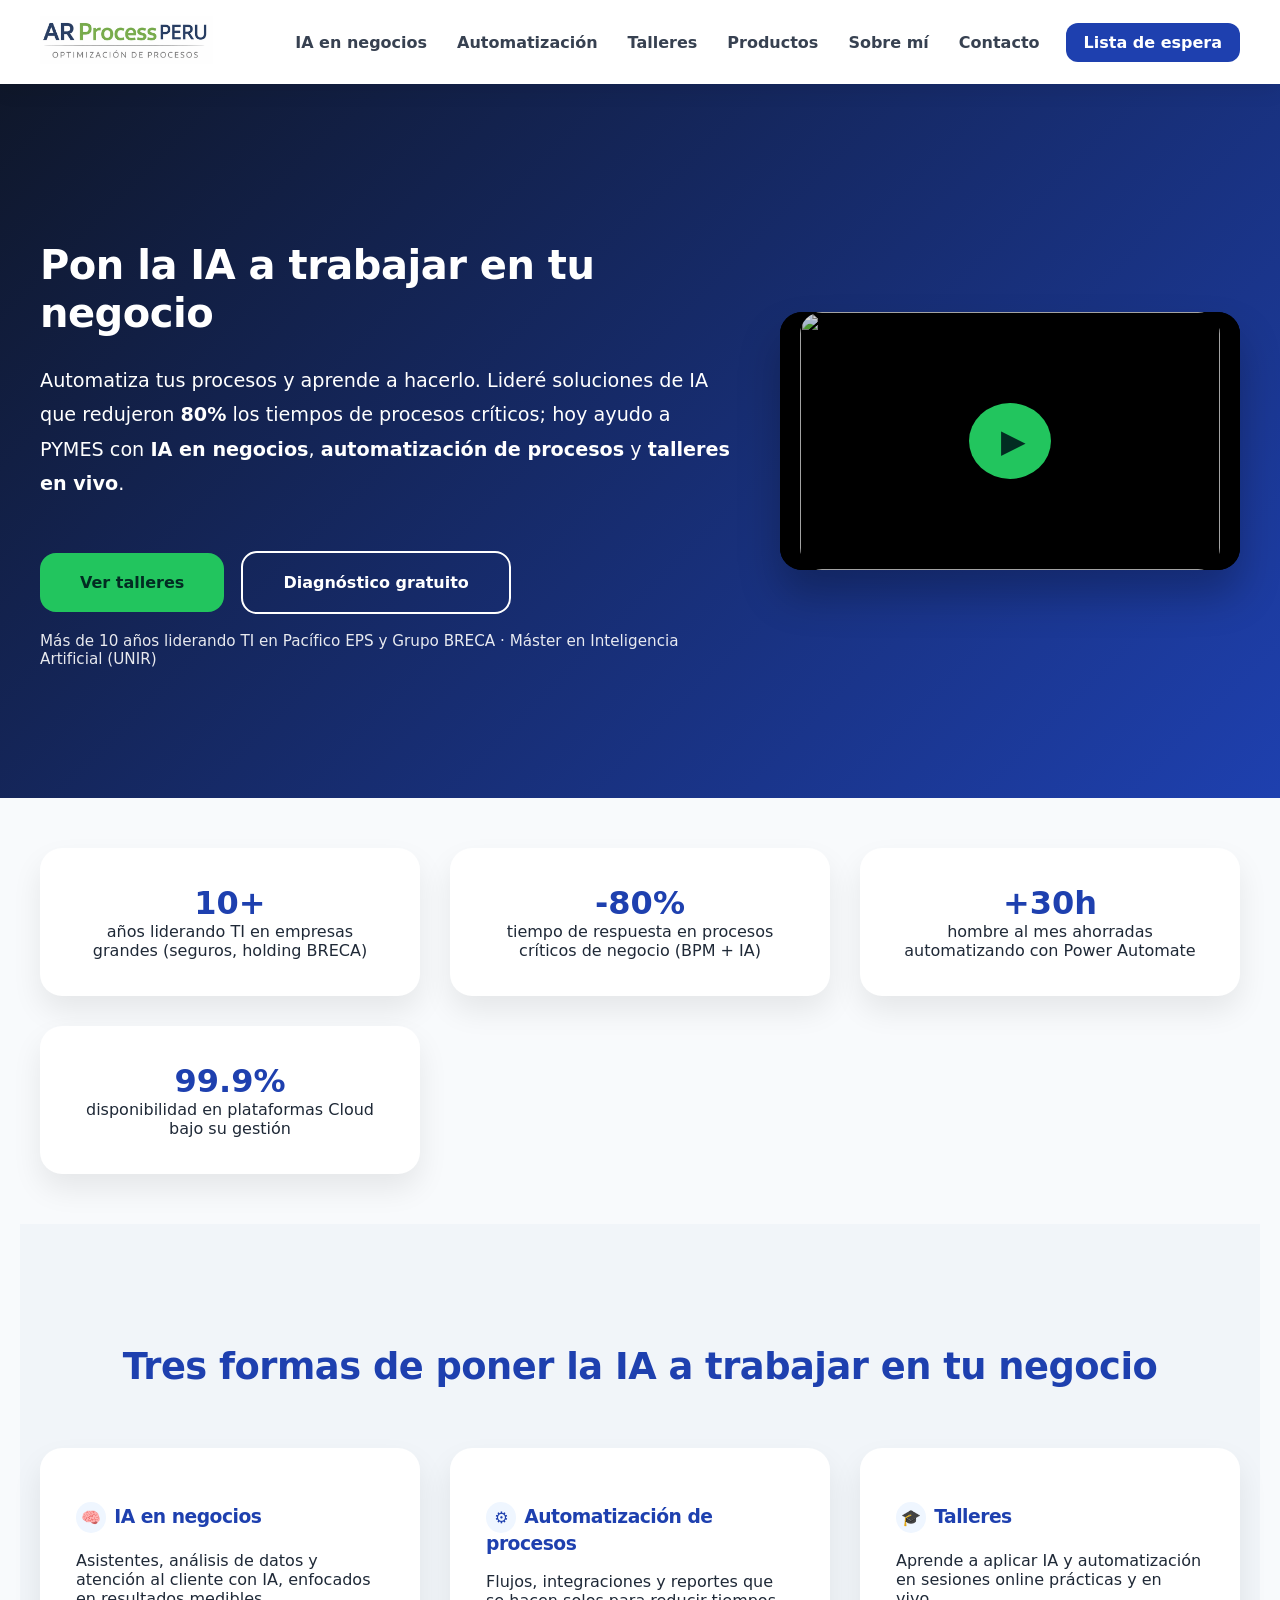
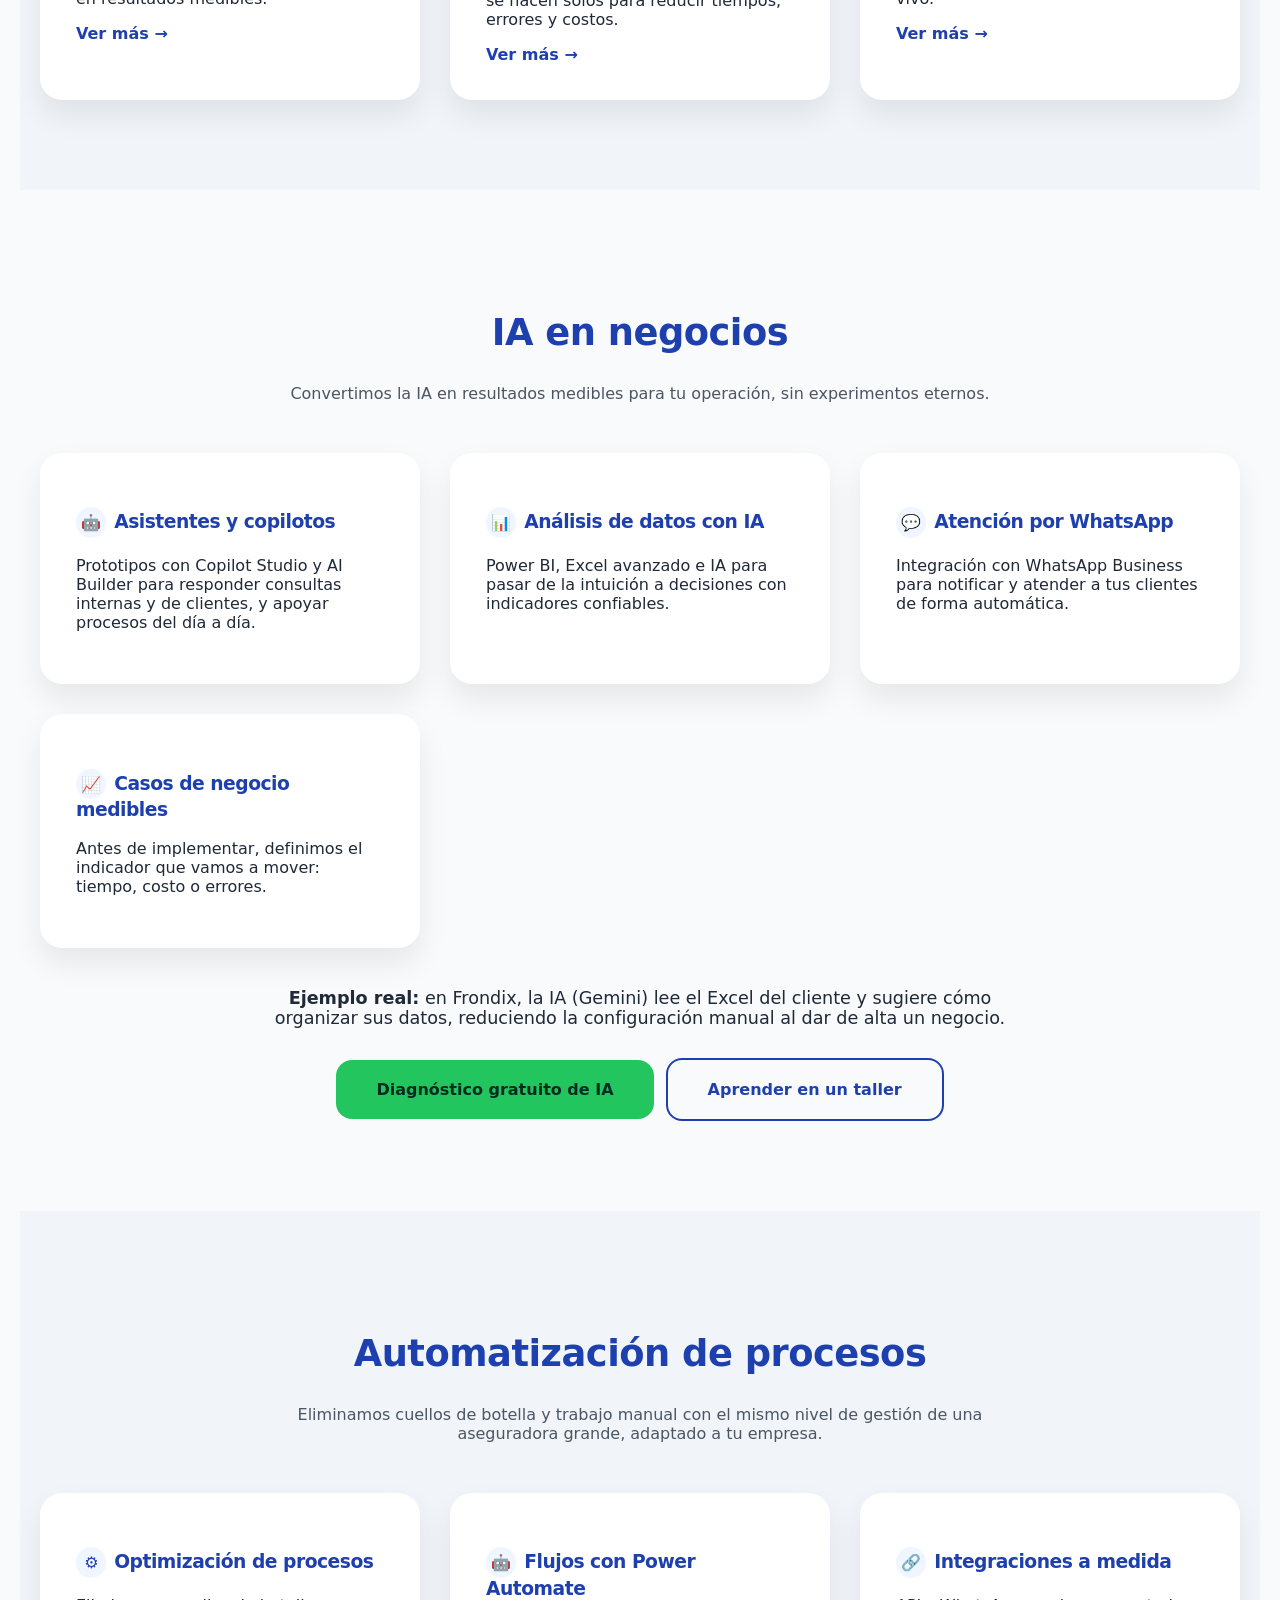
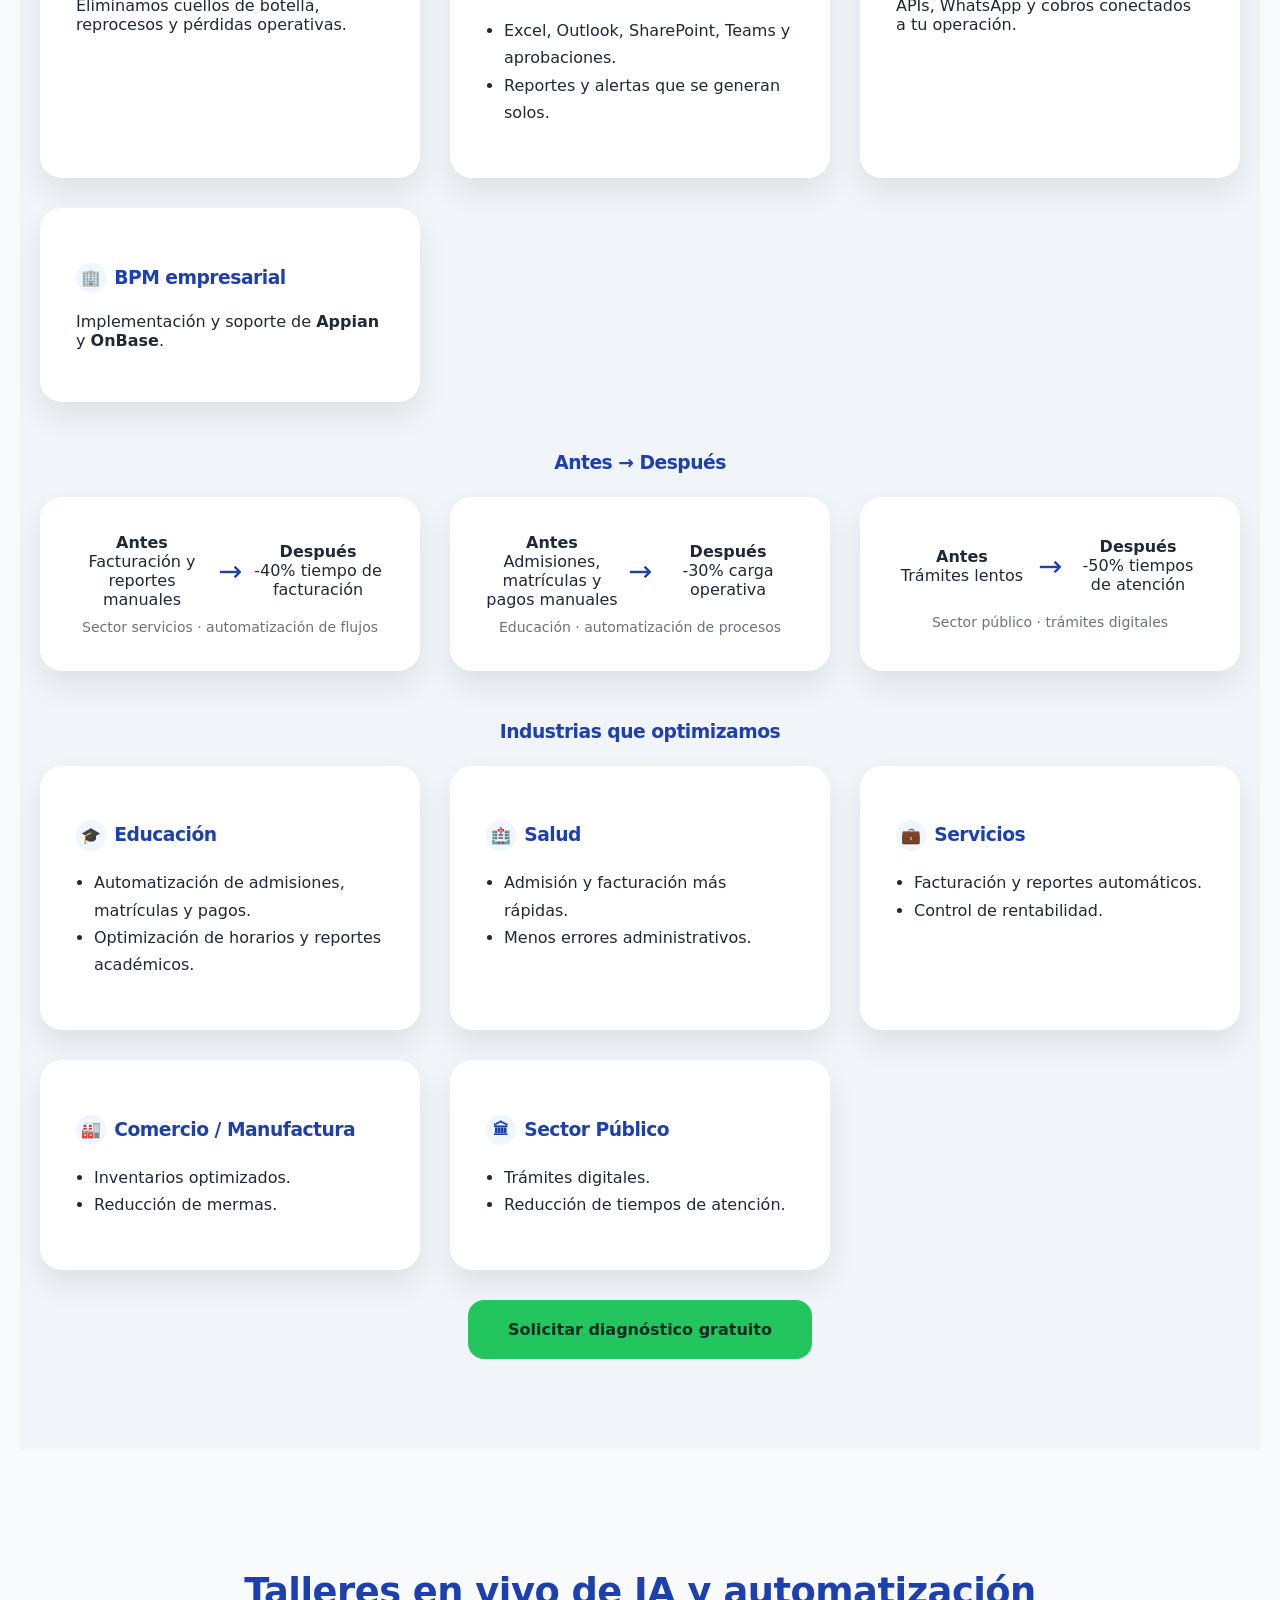
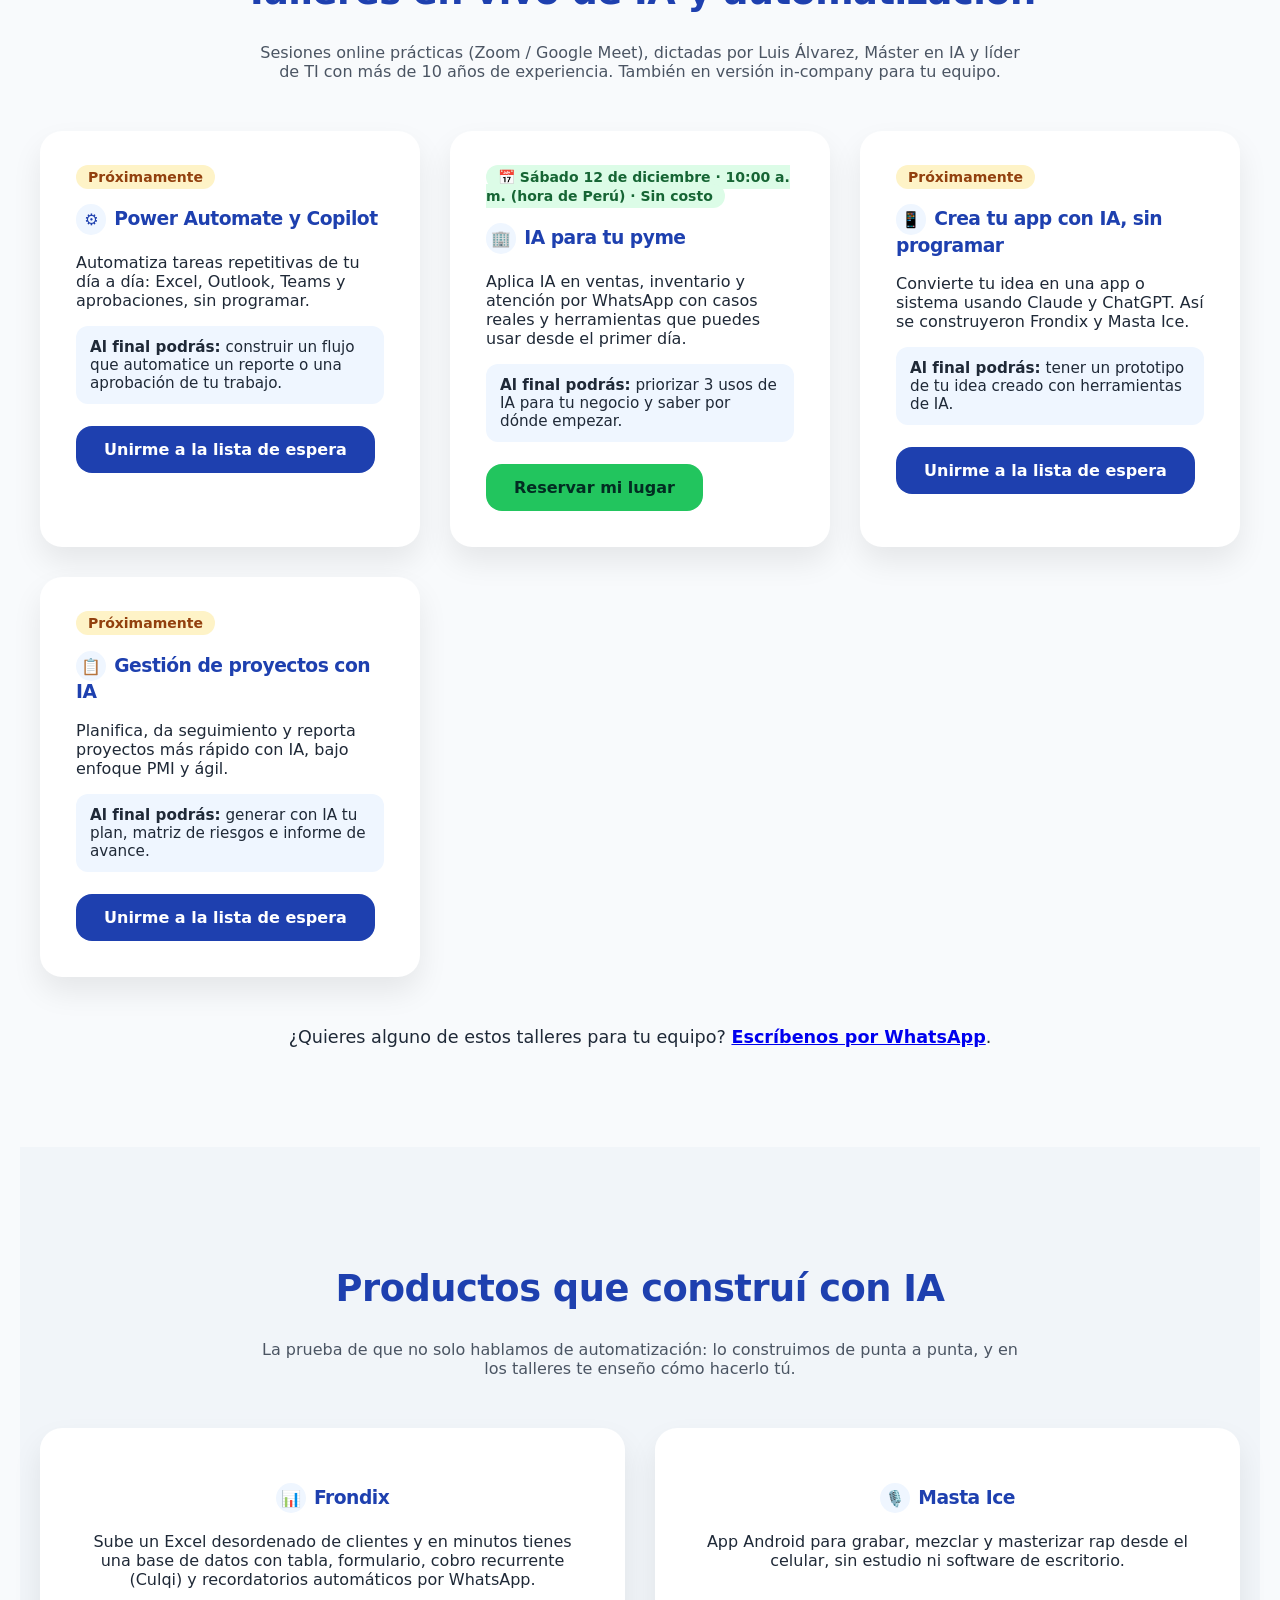
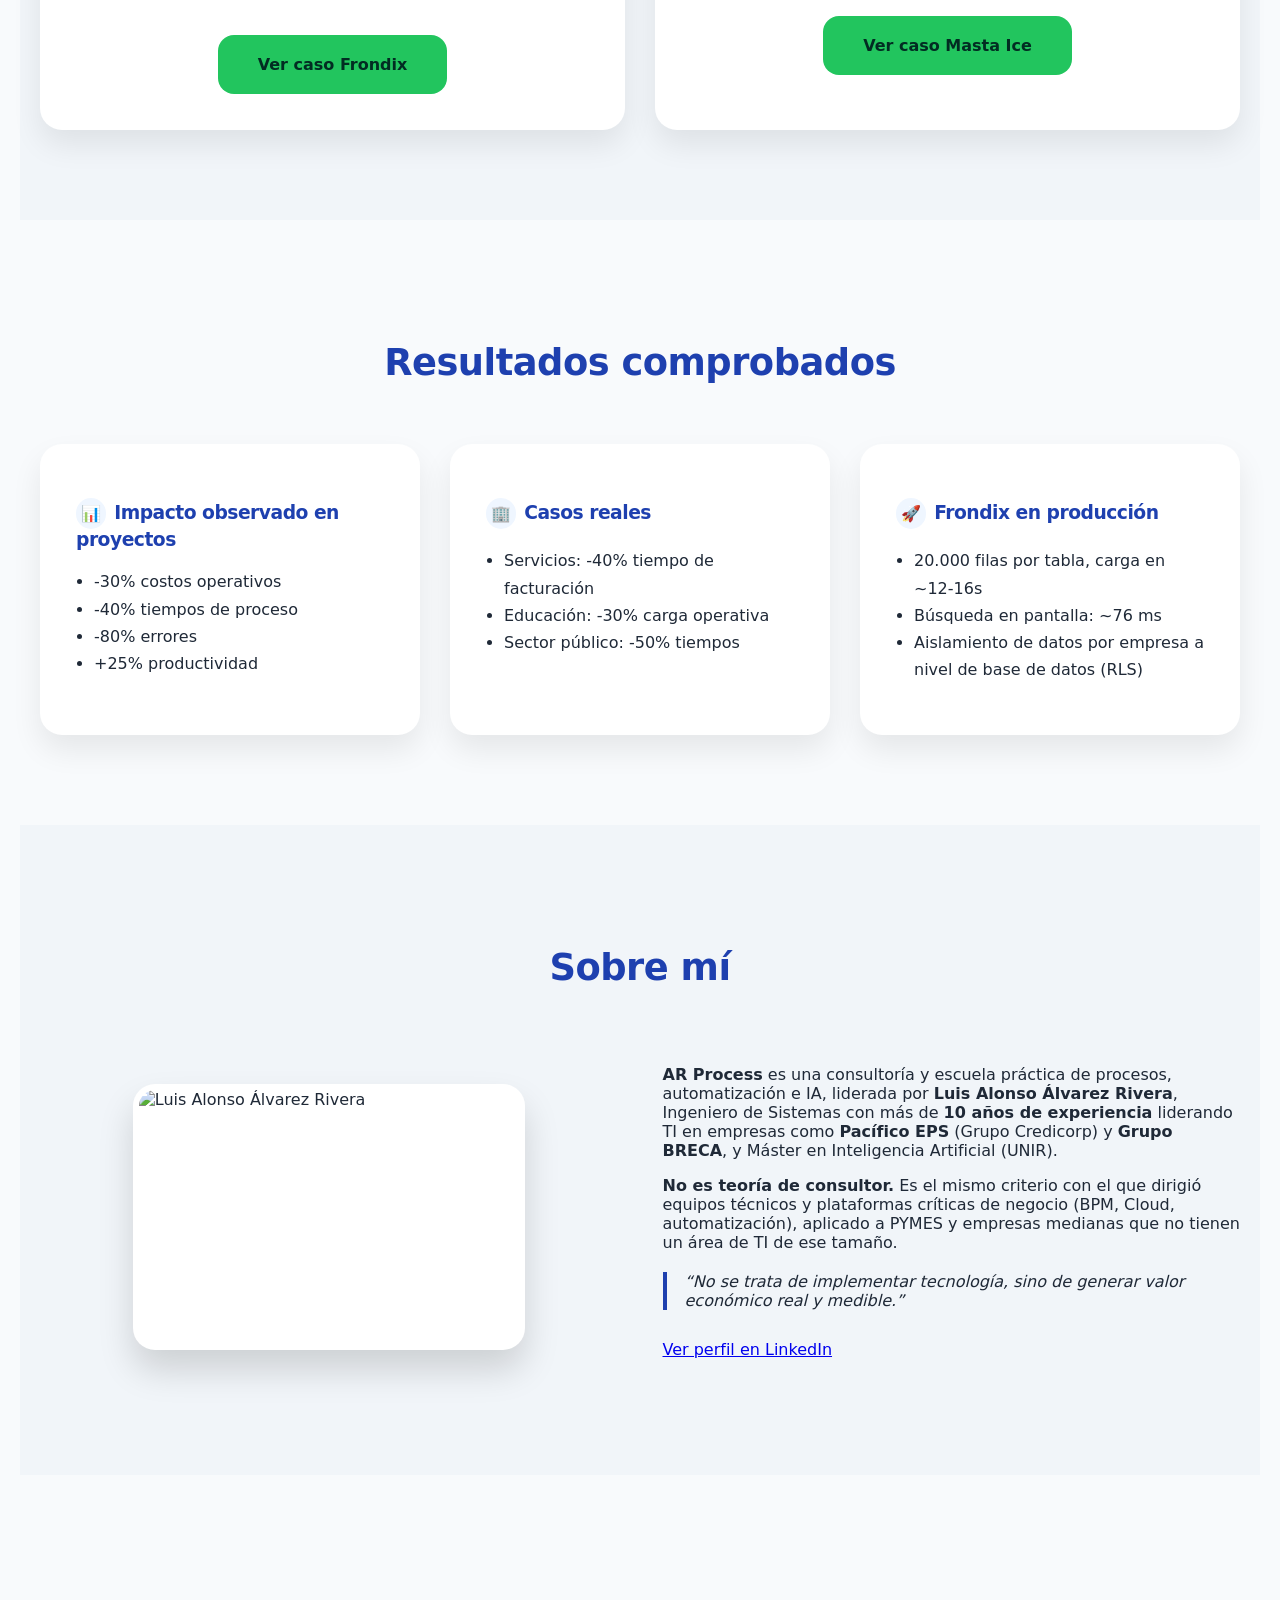
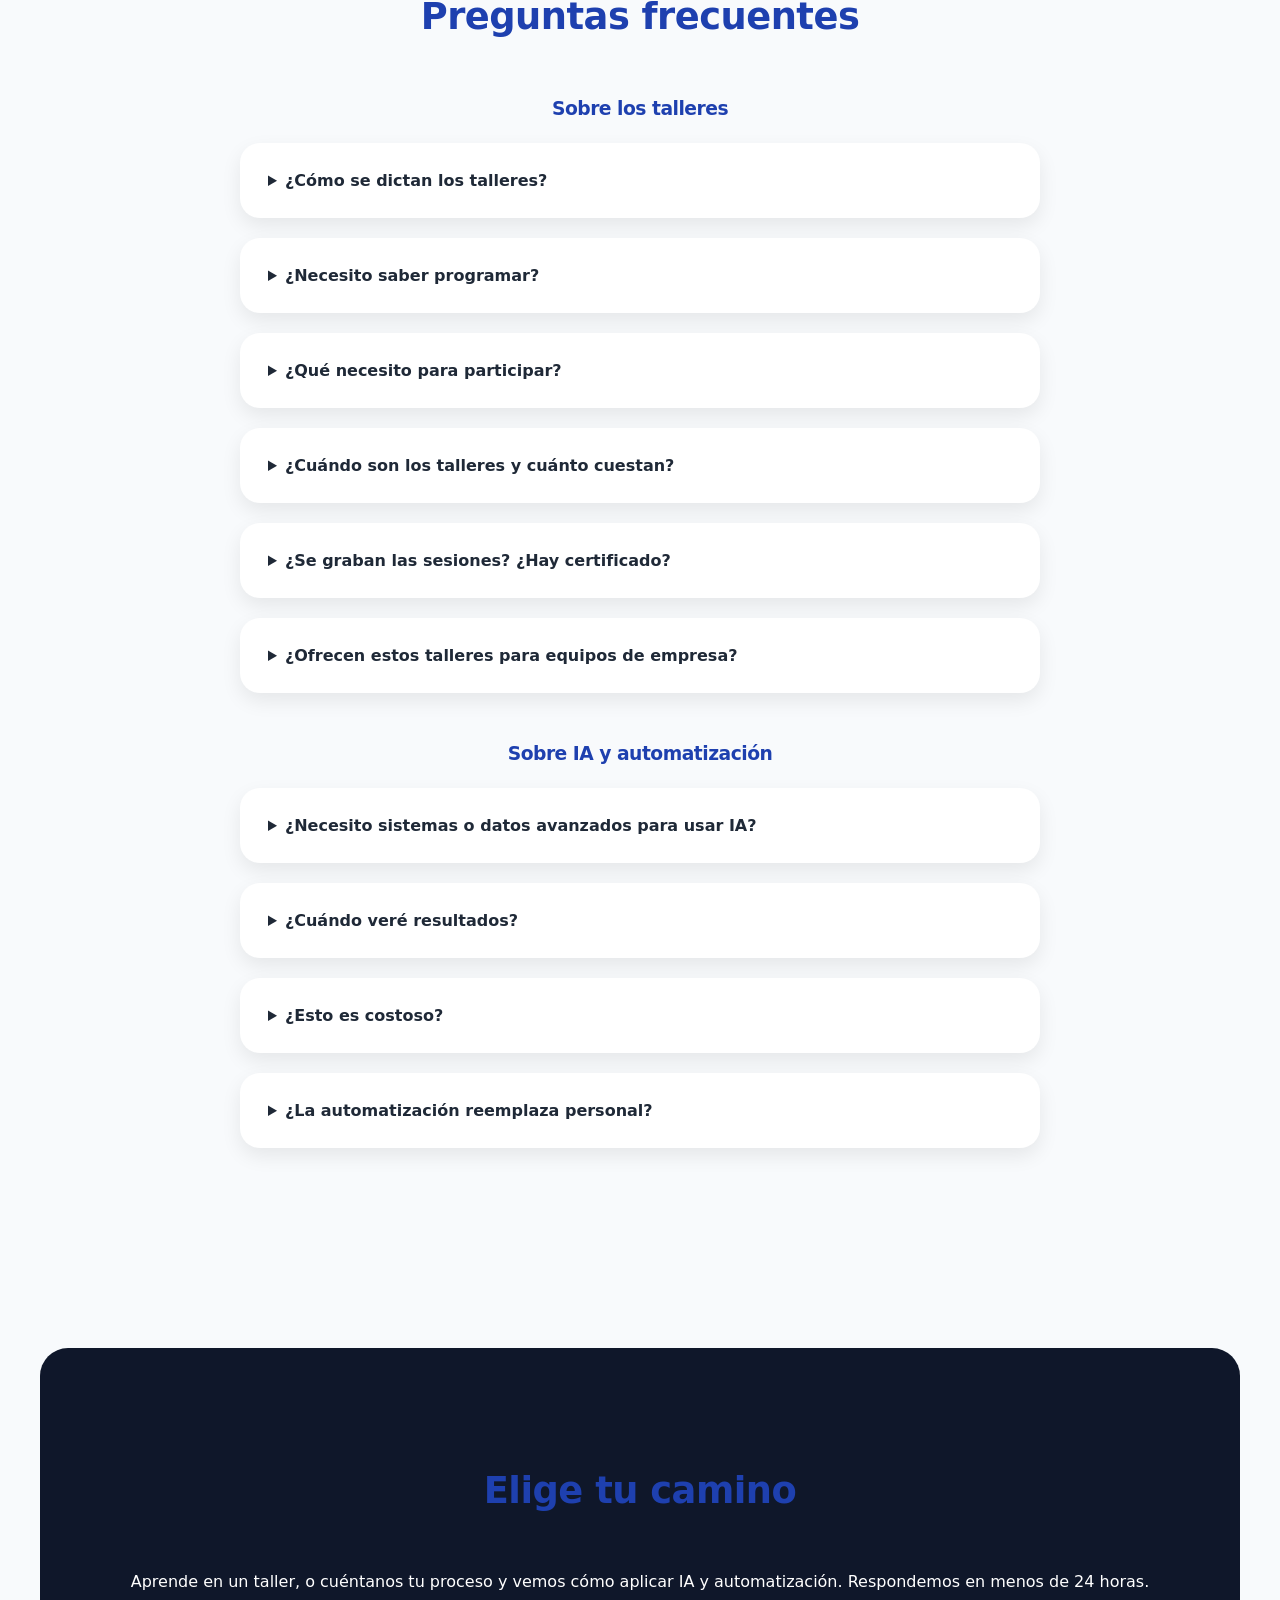
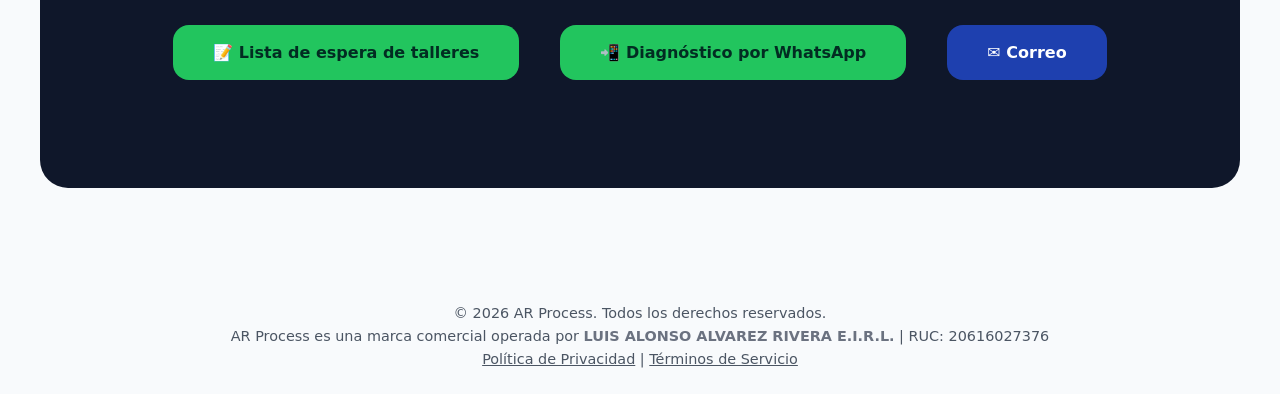
==== index.html @ 2c1c54d1 "Mejoras de frontend: Open Graph, favicon, accesibilidad (foco, main, contraste), menu movil, video f" ====
<!DOCTYPE html>

<html lang="es-PE">

<head>

<meta charset="UTF-8">

<meta name="viewport" content="width=device-width, initial-scale=1.0">



<title>AR Process | IA en Negocios, Automatización de Procesos y Talleres</title>



<meta name="description" content="IA en negocios, automatización de procesos y talleres en vivo para PYMES. Liderado por Luis Álvarez, Máster en IA con más de 10 años liderando TI en Pacífico EPS y Grupo BRECA.">



<link rel="icon" href="favicon.svg" type="image/svg+xml">
<link rel="canonical" href="https://www.arprocessperu.com/">
<meta property="og:type" content="website">
<meta property="og:locale" content="es_PE">
<meta property="og:site_name" content="AR Process">
<meta property="og:title" content="AR Process | IA en negocios, automatización y talleres">
<meta property="og:description" content="IA en negocios, automatización de procesos y talleres en vivo para PYMES. Liderado por Luis Álvarez, Máster en IA con más de 10 años liderando TI en Pacífico EPS y Grupo BRECA.">
<meta property="og:url" content="https://www.arprocessperu.com/">
<meta property="og:image" content="https://www.arprocessperu.com/og-image.png">
<meta property="og:image:width" content="1200">
<meta property="og:image:height" content="630">
<meta name="twitter:card" content="summary_large_image">
<meta name="theme-color" content="#1e40af">
<style>

body{

margin:0;

font-family:'Segoe UI',Tahoma,sans-serif;

background:#f8fafc;

color:#1f2937;

}

section{

max-width:1200px;

margin:auto;

padding:90px 20px;

}

h1,h2,h3{letter-spacing:-0.5px}



/* NAV */

nav{

position:sticky;

top:0;

z-index:1000;

background:white;

box-shadow:0 6px 20px rgba(0,0,0,.08);

}

.nav-container{

max-width:1200px;

margin:auto;

padding:16px 20px;

display:flex;

justify-content:space-between;

align-items:center;

}

.nav-logo img{height:48px;}

.nav-links a{

margin-left:22px;

text-decoration:none;

font-weight:600;

color:#374151;

}

.nav-links a:hover{color:#1e40af}



/* HERO */

header{

background:linear-gradient(135deg,#0f172a,#1e40af);

color:white;

padding:130px 20px;

}

.hero{

max-width:1200px;

margin:auto;

display:grid;

grid-template-columns:1.2fr .8fr;

gap:50px;

align-items:center;

}

.hero h1{font-size:3rem}

.hero p{font-size:1.2rem;line-height:1.8}

.hero img{

width:100%;

max-width:420px;

border-radius:22px;

box-shadow:0 25px 40px rgba(0,0,0,.25);

}

.cta a{

display:inline-block;

background:#22c55e;

color:#022c22;

padding:20px 40px;

border-radius:16px;

font-weight:800;

text-decoration:none;

margin-top:30px;

}

.social-proof{

margin-top:18px;

font-size:.95rem;

opacity:.9;

}



/* TITLES */

h2{

text-align:center;

margin-bottom:60px;

font-size:2.3rem;

color:#1e40af;

}



/* ABOUT */

.about{

display:grid;

grid-template-columns:1fr 1fr;

gap:45px;

align-items:center;

}

.profile-image{

display:flex;

justify-content:center;

}

.profile-image img{

max-width:380px;

width:100%;

border-radius:22px;

background:white;

padding:6px;

box-shadow:0 20px 35px rgba(0,0,0,.15);

}

blockquote{

margin:20px 0;

padding-left:18px;

border-left:4px solid #1e40af;

font-style:italic;

}



/* GRID */

.grid{

display:grid;

grid-template-columns:repeat(auto-fit,minmax(280px,1fr));

gap:30px;

}

.card{

background:white;

padding:36px;

border-radius:22px;

box-shadow:0 15px 30px rgba(0,0,0,.08);

}

.card h3{color:#1e40af}

.card ul{padding-left:18px;line-height:1.7;}



.alt{background:#f1f5f9}



/* FAQ */

details{

background:white;

padding:28px;

border-radius:20px;

margin-bottom:20px;

box-shadow:0 8px 20px rgba(0,0,0,.08);

}

summary{

font-weight:700;

cursor:pointer;

}



/* CONTACT */

.contact{

background:#0f172a;

color:white;

padding:90px 30px;

border-radius:28px;

text-align:center;

}

.contact a{

display:inline-block;

margin:18px;

padding:18px 40px;

border-radius:16px;

font-weight:800;

text-decoration:none;

}

.whatsapp{background:#22c55e;color:#022c22}

.email{background:#1e40af;color:white}



form{

max-width:420px;

margin:30px auto 0;

}

input,textarea{

width:100%;

padding:14px;

margin-bottom:14px;

border-radius:10px;

border:none;

}



footer{

text-align:center;

padding:30px;

color:#6b7280;

}



@media(max-width:900px){

.hero,.about{grid-template-columns:1fr;text-align:center}

.nav-links{display:none}

}


/* REDISENO */
.hero h1{font-size:2.5rem;line-height:1.2}
.nav-links{display:flex;align-items:center}
.nav-links a.nav-cta{background:#22c55e;color:#022c22;padding:10px 18px;border-radius:12px;font-weight:800}
.cta a.ghost{background:transparent;color:#1e40af;border:2px solid #1e40af;margin-left:12px}
header .cta a.ghost{color:white;border-color:white}
.cta a.sm{padding:14px 28px;margin-top:10px}
.video{position:relative;aspect-ratio:16/9;border-radius:22px;overflow:hidden;box-shadow:0 25px 40px rgba(0,0,0,.25);background:#000}
.video iframe{position:absolute;inset:0;width:100%;height:100%;border:0}
.lead{text-align:center;max-width:760px;margin:-30px auto 50px;color:#4b5563}
.bridge{text-align:center;max-width:760px;margin:40px auto 0;font-size:1.1rem}
.badge{background:#fef3c7;color:#92400e;padding:4px 12px;border-radius:99px;font-size:.8rem;font-weight:700}
.outcome{background:#eff6ff;border-radius:12px;padding:12px 14px;font-size:.95rem;margin:12px 0}
.sub{text-align:center;color:#1e40af;margin:50px 0 24px}
.stats{padding-top:50px;padding-bottom:50px}
.ba{display:grid;grid-template-columns:1fr auto 1fr;gap:10px;align-items:center;text-align:center}
.ba p{margin:0}.ba .arrow{font-size:1.8rem;color:#1e40af}.ba small{grid-column:1/-1;color:#6b7280}
@media(max-width:900px){.nav-links a:not(.nav-cta){display:none}.nav-links{display:flex}.hero h1{font-size:2rem}.cta a.ghost{margin-left:0}}
.pillar{display:block;text-decoration:none;color:inherit;transition:transform .15s}.pillar:hover{transform:translateY(-4px)}.pillar strong{color:#1e40af}

/* MEJORAS FRONTEND */
.nav-links a{white-space:nowrap}
@media(max-width:1100px){.nav-links a{margin-left:12px;font-size:.92rem}.nav-links a.nav-cta{padding:10px 12px}}
.nav-logo img{width:auto;max-width:100%}
.profile-image img{height:auto}
body{font-family:system-ui,'Segoe UI',Roboto,Tahoma,sans-serif}
a:focus-visible,summary:focus-visible,button:focus-visible{outline:3px solid #f59e0b;outline-offset:3px;border-radius:6px}
.skip{position:absolute;left:-999px;top:0;background:#1e40af;color:#fff;padding:12px 18px;z-index:2000;border-radius:0 0 10px 0}
.skip:focus{left:0}
footer,footer p,footer a{color:#4b5563!important;font-size:.9rem!important}
.nav-links a{padding:12px 4px}
.badge{font-size:.875rem}
.ba small{font-size:.875rem}
.card p a,.bridge a,.about a,.faq a{display:inline-block;padding:10px 0}
.ico{display:inline-flex;align-items:center;justify-content:center;width:1.9em;height:1.9em;border-radius:50%;background:#eff6ff;margin-right:8px;font-size:.85em}
.stat{font-size:2rem;font-weight:700;color:#1e40af;margin:0 0 6px}
.stats .card p{margin:0}
.nav-links a.nav-cta{background:#1e40af;color:#fff;padding:10px 18px}
.cta a.sm{background:#1e40af;color:#fff}
.cta a.sm.go{background:#22c55e;color:#022c22}
.hero p.sub-h{margin-top:18px}
details.mobile-menu{display:none;position:relative;padding:0;margin:0;background:none;box-shadow:none;border-radius:0}
.mobile-menu summary{list-style:none;cursor:pointer;font-weight:700;color:#1e40af;padding:12px 16px;border:2px solid #1e40af;border-radius:12px;min-height:20px}
.mobile-menu summary::-webkit-details-marker{display:none}
.mm-links{position:absolute;right:0;top:56px;background:#fff;box-shadow:0 12px 30px rgba(0,0,0,.18);border-radius:14px;padding:8px;min-width:230px;display:flex;flex-direction:column}
.mm-links a{padding:14px 16px;color:#1f2937;text-decoration:none;font-weight:600;border-radius:10px}
.mm-links a:hover{background:#eff6ff}
.video-facade{position:absolute;inset:0;width:100%;height:100%;border:0;padding:0;cursor:pointer;background:#000}
.video-facade img{width:100%;height:100%;object-fit:cover;opacity:.85}
.video-facade span{position:absolute;left:50%;top:50%;transform:translate(-50%,-50%);width:76px;height:76px;border-radius:50%;background:#22c55e;color:#022c22;font-size:2rem;display:flex;align-items:center;justify-content:center;padding-left:6px}
@media(prefers-reduced-motion:reduce){*{transition:none!important;animation:none!important}.pillar:hover{transform:none}}
@media(max-width:900px){
section{padding:56px 20px}
header{padding:70px 20px}
.nav-links{display:none!important}
details.mobile-menu{display:block}
.nav-container{padding:12px 20px}
.hero h1{font-size:2rem}
h2{font-size:1.9rem;margin-bottom:40px}
.lead{margin:-20px auto 36px}
}
</style>

</head>



<body>



<a class="skip" href="#main">Saltar al contenido</a>
<nav aria-label="Principal">
<div class="nav-container">
<div class="nav-logo">
<a href="#"><img src="logo.png" alt="AR Process" width="640" height="178"></a>
</div>
<div class="nav-links">
<a href="#ia">IA en negocios</a>
<a href="#automatizacion">Automatización</a>
<a href="#talleres">Talleres</a>
<a href="#apps">Productos</a>
<a href="#conocenos">Sobre mí</a>
<a href="#contacto">Contacto</a>
<a href="https://forms.gle/fkG6rGJYyRoypvyz8" target="_blank" rel="noopener" class="nav-cta">Lista de espera</a>
</div>
<details class="mobile-menu">
<summary aria-label="Abrir menú">☰ Menú</summary>
<div class="mm-links">
<a href="#ia">IA en negocios</a>
<a href="#automatizacion">Automatización</a>
<a href="#talleres">Talleres</a>
<a href="#apps">Productos</a>
<a href="#conocenos">Sobre mí</a>
<a href="#contacto">Contacto</a>
<a href="https://forms.gle/fkG6rGJYyRoypvyz8" target="_blank" rel="noopener">Lista de espera</a>
</div>
</details>
</div>
</nav>

<!-- 1. HERO: gancho de datos duros + curiosidad (4U) -->
<header>
<div class="hero">
<div>
<h1>Pon la IA a trabajar en tu negocio</h1>
<p class="sub-h">Automatiza tus procesos y aprende a hacerlo. Lideré soluciones de IA que redujeron <strong>80%</strong> los tiempos de procesos críticos; hoy ayudo a PYMES con <strong>IA en negocios</strong>, <strong>automatización de procesos</strong> y <strong>talleres en vivo</strong>.</p>
<div class="cta">
<a href="#talleres">Ver talleres</a>
<a href="#contacto" class="ghost">Diagnóstico gratuito</a>
</div>
<div class="social-proof">
Más de 10 años liderando TI en Pacífico EPS y Grupo BRECA · Máster en Inteligencia Artificial (UNIR)
</div>
</div>
<div class="video">
<button class="video-facade" data-yt="DBdC5Y5vNuo" aria-label="Reproducir video de presentación"><img src="https://i.ytimg.com/vi/DBdC5Y5vNuo/hqdefault.jpg" alt="" width="480" height="360"><span aria-hidden="true">▶</span></button>
<noscript><iframe src="https://www.youtube-nocookie.com/embed/DBdC5Y5vNuo" title="AR Process: presentación" allowfullscreen style="position:absolute;inset:0;width:100%;height:100%;border:0"></iframe></noscript>
</div>
</div>
</header>

<main id="main">

<!-- 2. CIFRAS: datos duros + prueba personal -->
<section class="stats">
<div class="grid">
<div class="card" style="text-align:center;">
<p class="stat">10+</p>
<p>años liderando TI en empresas grandes (seguros, holding BRECA)</p>
</div>
<div class="card" style="text-align:center;">
<p class="stat">-80%</p>
<p>tiempo de respuesta en procesos críticos de negocio (BPM + IA)</p>
</div>
<div class="card" style="text-align:center;">
<p class="stat">+30h</p>
<p>hombre al mes ahorradas automatizando con Power Automate</p>
</div>
<div class="card" style="text-align:center;">
<p class="stat">99.9%</p>
<p>disponibilidad en plataformas Cloud bajo su gestión</p>
</div>
</div>
</section>

<!-- 3. TRES PILARES -->
<section id="pilares" class="alt">
<h2>Tres formas de poner la IA a trabajar en tu negocio</h2>
<div class="grid">
<a href="#ia" class="card pillar"><h3><span class="ico" aria-hidden="true">🧠</span>IA en negocios</h3><p>Asistentes, análisis de datos y atención al cliente con IA, enfocados en resultados medibles.</p><strong>Ver más →</strong></a>
<a href="#automatizacion" class="card pillar"><h3><span class="ico" aria-hidden="true">⚙️</span>Automatización de procesos</h3><p>Flujos, integraciones y reportes que se hacen solos para reducir tiempos, errores y costos.</p><strong>Ver más →</strong></a>
<a href="#talleres" class="card pillar"><h3><span class="ico" aria-hidden="true">🎓</span>Talleres</h3><p>Aprende a aplicar IA y automatización en sesiones online prácticas y en vivo.</p><strong>Ver más →</strong></a>
</div>
</section>

<!-- 4. IA EN NEGOCIOS -->
<section id="ia">
<h2>IA en negocios</h2>
<p class="lead">Convertimos la IA en resultados medibles para tu operación, sin experimentos eternos.</p>
<div class="grid">
<div class="card"><h3><span class="ico" aria-hidden="true">🤖</span>Asistentes y copilotos</h3><p>Prototipos con Copilot Studio y AI Builder para responder consultas internas y de clientes, y apoyar procesos del día a día.</p></div>
<div class="card"><h3><span class="ico" aria-hidden="true">📊</span>Análisis de datos con IA</h3><p>Power BI, Excel avanzado e IA para pasar de la intuición a decisiones con indicadores confiables.</p></div>
<div class="card"><h3><span class="ico" aria-hidden="true">💬</span>Atención por WhatsApp</h3><p>Integración con WhatsApp Business para notificar y atender a tus clientes de forma automática.</p></div>
<div class="card"><h3><span class="ico" aria-hidden="true">📈</span>Casos de negocio medibles</h3><p>Antes de implementar, definimos el indicador que vamos a mover: tiempo, costo o errores.</p></div>
</div>
<p class="bridge"><strong>Ejemplo real:</strong> en Frondix, la IA (Gemini) lee el Excel del cliente y sugiere cómo organizar sus datos, reduciendo la configuración manual al dar de alta un negocio.</p>
<div class="cta" style="text-align:center;"><a href="#contacto">Diagnóstico gratuito de IA</a><a href="#talleres" class="ghost">Aprender en un taller</a></div>
</section>

<!-- 5. AUTOMATIZACION DE PROCESOS -->
<section id="automatizacion" class="alt">
<h2>Automatización de procesos</h2>
<p class="lead">Eliminamos cuellos de botella y trabajo manual con el mismo nivel de gestión de una aseguradora grande, adaptado a tu empresa.</p>
<div class="grid">
<div class="card"><h3><span class="ico" aria-hidden="true">⚙</span>Optimización de procesos</h3><p>Eliminamos cuellos de botella, reprocesos y pérdidas operativas.</p></div>
<div class="card"><h3><span class="ico" aria-hidden="true">🤖</span>Flujos con Power Automate</h3><ul><li>Excel, Outlook, SharePoint, Teams y aprobaciones.</li><li>Reportes y alertas que se generan solos.</li></ul></div>
<div class="card"><h3><span class="ico" aria-hidden="true">🔗</span>Integraciones a medida</h3><p>APIs, WhatsApp y cobros conectados a tu operación.</p></div>
<div class="card"><h3><span class="ico" aria-hidden="true">🏢</span>BPM empresarial</h3><p>Implementación y soporte de <strong>Appian</strong> y <strong>OnBase</strong>.</p></div>
</div>
<h3 class="sub">Antes → Después</h3>
<div class="grid">
<div class="card ba">
<p><strong>Antes</strong><br>Facturación y reportes manuales</p>
<p class="arrow">→</p>
<p><strong>Después</strong><br>-40% tiempo de facturación</p>
<small>Sector servicios · automatización de flujos</small>
</div>
<div class="card ba">
<p><strong>Antes</strong><br>Admisiones, matrículas y pagos manuales</p>
<p class="arrow">→</p>
<p><strong>Después</strong><br>-30% carga operativa</p>
<small>Educación · automatización de procesos</small>
</div>
<div class="card ba">
<p><strong>Antes</strong><br>Trámites lentos</p>
<p class="arrow">→</p>
<p><strong>Después</strong><br>-50% tiempos de atención</p>
<small>Sector público · trámites digitales</small>
</div>
</div>

<h3 class="sub">Industrias que optimizamos</h3>
<div class="grid">
<div class="card"><h3><span class="ico" aria-hidden="true">🎓</span>Educación</h3><ul><li>Automatización de admisiones, matrículas y pagos.</li><li>Optimización de horarios y reportes académicos.</li></ul></div>
<div class="card"><h3><span class="ico" aria-hidden="true">🏥</span>Salud</h3><ul><li>Admisión y facturación más rápidas.</li><li>Menos errores administrativos.</li></ul></div>
<div class="card"><h3><span class="ico" aria-hidden="true">💼</span>Servicios</h3><ul><li>Facturación y reportes automáticos.</li><li>Control de rentabilidad.</li></ul></div>
<div class="card"><h3><span class="ico" aria-hidden="true">🏭</span>Comercio / Manufactura</h3><ul><li>Inventarios optimizados.</li><li>Reducción de mermas.</li></ul></div>
<div class="card"><h3><span class="ico" aria-hidden="true">🏛</span>Sector Público</h3><ul><li>Trámites digitales.</li><li>Reducción de tiempos de atención.</li></ul></div>
</div>

<div class="cta" style="text-align:center;"><a href="#contacto">Solicitar diagnóstico gratuito</a></div>
</section>

<!-- 6. TALLERES: AIDA / 4P (promesa, imagen, prueba, empuje) -->
<section id="talleres">
<h2>Talleres en vivo de IA y automatización</h2>
<p class="lead">Sesiones online prácticas (Zoom / Google Meet), dictadas por Luis Álvarez, Máster en IA y líder de TI con más de 10 años de experiencia. También en versión in-company para tu equipo.</p>
<div class="grid">
<div class="card"><span class="badge">Próximamente</span>
<h3><span class="ico" aria-hidden="true">⚙️</span>Power Automate y Copilot</h3>
<p>Automatiza tareas repetitivas de tu día a día: Excel, Outlook, Teams y aprobaciones, sin programar.</p>
<div class="outcome"><strong>Al final podrás:</strong> construir un flujo que automatice un reporte o una aprobación de tu trabajo.</div>
<div class="cta"><a href="https://forms.gle/fkG6rGJYyRoypvyz8" target="_blank" rel="noopener" class="sm">Unirme a la lista de espera</a></div></div>
<div class="card"><span class="badge" style="background:#dcfce7;color:#166534">📅 Sábado 12 de diciembre · 10:00 a. m. (hora de Perú) · Sin costo</span>
<h3><span class="ico" aria-hidden="true">🏢</span>IA para tu pyme</h3>
<p>Aplica IA en ventas, inventario y atención por WhatsApp con casos reales y herramientas que puedes usar desde el primer día.</p>
<div class="outcome"><strong>Al final podrás:</strong> priorizar 3 usos de IA para tu negocio y saber por dónde empezar.</div>
<div class="cta"><a href="https://forms.gle/fkG6rGJYyRoypvyz8" target="_blank" rel="noopener" class="sm go">Reservar mi lugar</a></div></div>
<div class="card"><span class="badge">Próximamente</span>
<h3><span class="ico" aria-hidden="true">📱</span>Crea tu app con IA, sin programar</h3>
<p>Convierte tu idea en una app o sistema usando Claude y ChatGPT. Así se construyeron Frondix y Masta Ice.</p>
<div class="outcome"><strong>Al final podrás:</strong> tener un prototipo de tu idea creado con herramientas de IA.</div>
<div class="cta"><a href="https://forms.gle/fkG6rGJYyRoypvyz8" target="_blank" rel="noopener" class="sm">Unirme a la lista de espera</a></div></div>
<div class="card"><span class="badge">Próximamente</span>
<h3><span class="ico" aria-hidden="true">📋</span>Gestión de proyectos con IA</h3>
<p>Planifica, da seguimiento y reporta proyectos más rápido con IA, bajo enfoque PMI y ágil.</p>
<div class="outcome"><strong>Al final podrás:</strong> generar con IA tu plan, matriz de riesgos e informe de avance.</div>
<div class="cta"><a href="https://forms.gle/fkG6rGJYyRoypvyz8" target="_blank" rel="noopener" class="sm">Unirme a la lista de espera</a></div></div>
</div>
<p class="bridge">¿Quieres alguno de estos talleres para tu equipo? <a href="https://wa.me/51998235775?text=Hola%2C%20quiero%20informaci%C3%B3n%20de%20talleres%20in-company" target="_blank" rel="noopener"><strong>Escríbenos por WhatsApp</strong></a>.</p>
</section>

<!-- 6. PRODUCTOS: prueba personal (4C: claro, conciso, convincente, creible) -->
<section id="apps" class="alt">
<h2>Productos que construí con IA</h2>
<p class="lead">La prueba de que no solo hablamos de automatización: lo construimos de punta a punta, y en los talleres te enseño cómo hacerlo tú.</p>
<div class="grid">
<div class="card" style="text-align:center;">
<h3><span class="ico" aria-hidden="true">📊</span>Frondix</h3>
<p>Sube un Excel desordenado de clientes y en minutos tienes una base de datos con tabla, formulario, cobro recurrente (Culqi) y recordatorios automáticos por WhatsApp.</p>
<div class="cta">
<a href="frondix.html">Ver caso Frondix</a>
</div>
</div>
<div class="card" style="text-align:center;">
<h3><span class="ico" aria-hidden="true">🎙️</span>Masta Ice</h3>
<p>App Android para grabar, mezclar y masterizar rap desde el celular, sin estudio ni software de escritorio.</p>
<div class="cta">
<a href="masta-ice.html">Ver caso Masta Ice</a>
</div>
</div>
</div>
</section>

<!-- 7. CASOS: datos duros -->
<section id="resultados">
<h2>Resultados comprobados</h2>
<div class="grid">
<div class="card">
<h3><span class="ico" aria-hidden="true">📊</span>Impacto observado en proyectos</h3>
<ul>
<li>-30% costos operativos</li>
<li>-40% tiempos de proceso</li>
<li>-80% errores</li>
<li>+25% productividad</li>
</ul>
</div>
<div class="card">
<h3><span class="ico" aria-hidden="true">🏢</span>Casos reales</h3>
<ul>
<li>Servicios: -40% tiempo de facturación</li>
<li>Educación: -30% carga operativa</li>
<li>Sector público: -50% tiempos</li>
</ul>
</div>
<div class="card">
<h3><span class="ico" aria-hidden="true">🚀</span>Frondix en producción</h3>
<ul>
<li>20.000 filas por tabla, carga en ~12-16s</li>
<li>Búsqueda en pantalla: ~76 ms</li>
<li>Aislamiento de datos por empresa a nivel de base de datos (RLS)</li>
</ul>
</div>
</div>
</section>

<!-- 8. SOBRE MI: empoderar + lo que no soy -->
<section id="conocenos" class="alt">
<h2>Sobre mí</h2>
<div class="about">
<div class="profile-image">
<img src="https://i.ibb.co/1fVqdZwp/Chat-GPT-Image-10-ene-2026-19-16-47.png" alt="Luis Alonso Álvarez Rivera" width="640" height="427" loading="lazy">
</div>
<div>
<p>
<strong>AR Process</strong> es una consultoría y escuela práctica de procesos, automatización e IA,
liderada por <strong>Luis Alonso Álvarez Rivera</strong>,
Ingeniero de Sistemas con más de <strong>10 años de experiencia</strong> liderando TI en empresas como
<strong>Pacífico EPS</strong> (Grupo Credicorp) y <strong>Grupo BRECA</strong>, y Máster en Inteligencia Artificial (UNIR).
</p>
<p>
<strong>No es teoría de consultor.</strong> Es el mismo criterio con el que dirigió equipos técnicos y plataformas
críticas de negocio (BPM, Cloud, automatización), aplicado a PYMES y empresas medianas que no tienen un área de TI de ese tamaño.
</p>
<blockquote>
“No se trata de implementar tecnología, sino de generar valor económico real y medible.”
</blockquote>
<p>
<a href="https://www.linkedin.com/in/luis-alonso-alvarez-rivera-b9b53193/" target="_blank" rel="noopener">
Ver perfil en LinkedIn
</a>
</p>
</div>
</div>
</section>

<!-- 9. PREGUNTAS FRECUENTES: objeciones -->
<section id="faq">
<h2>Preguntas frecuentes</h2>
<div style="max-width:800px;margin:0 auto">
<h3 class="sub">Sobre los talleres</h3>
<details><summary>¿Cómo se dictan los talleres?</summary><p>Son online y en vivo, por Zoom o Google Meet. Recibirás el enlace por correo al inscribirte.</p></details>
<details><summary>¿Necesito saber programar?</summary><p>No. Los talleres están pensados para profesionales y emprendedores sin experiencia técnica; todo se explica paso a paso y con ejemplos reales.</p></details>
<details><summary>¿Qué necesito para participar?</summary><p>Una computadora con internet, y cámara y micrófono si quieres participar. Antes de cada taller te indicaremos si necesitas crear alguna cuenta gratuita.</p></details>
<details><summary>¿Cuándo son los talleres y cuánto cuestan?</summary><p>El taller <strong>IA para tu pyme</strong> será el <strong>sábado 12 de diciembre a las 10:00 a. m.</strong> (hora de Perú). Es <strong>sin costo</strong>. Los demás talleres aún no tienen fecha ni precio definido; si te unes a la lista de espera, serás de los primeros en recibir los detalles.</p></details>
<details><summary>¿Se graban las sesiones? ¿Hay certificado?</summary><p>Lo indicaremos en la ficha de cada taller cuando abra la inscripción.</p></details>
<details><summary>¿Ofrecen estos talleres para equipos de empresa?</summary><p>Sí. Podemos adaptar el contenido a tu equipo y tus procesos (in-company). Escríbenos por WhatsApp al 998 235 775.</p></details>
<h3 class="sub">Sobre IA y automatización</h3>
<details><summary>¿Necesito sistemas o datos avanzados para usar IA?</summary><p>No. Muchos casos empiezan con herramientas que ya usas, como Excel, Outlook o WhatsApp.</p></details>
<details><summary>¿Cuándo veré resultados?</summary><p>Generalmente entre 4 y 8 semanas dependiendo del proceso.</p></details>
<details><summary>¿Esto es costoso?</summary><p>La mayoría de proyectos se paga con los ahorros generados.</p></details>
<details><summary>¿La automatización reemplaza personal?</summary><p>No. Libera tiempo para tareas de mayor valor.</p></details>
</div>
</section>

<!-- 10. CIERRE: ACCA (accion) -->
<section id="contacto">
<div class="contact">
<h2>Elige tu camino</h2>
<p>Aprende en un taller, o cuéntanos tu proceso y vemos cómo aplicar IA y automatización. Respondemos en menos de 24 horas.</p>
<a href="https://forms.gle/fkG6rGJYyRoypvyz8" target="_blank" rel="noopener" style="background:#22c55e;color:#022c22">📝 Lista de espera de talleres</a>
<a class="whatsapp" href="https://wa.me/51998235775?text=Hola%2C%20quiero%20un%20diagn%C3%B3stico%20gratuito%20de%20procesos">📲 Diagnóstico por WhatsApp</a>
<a class="email" href="mailto:lalvarezr@arprocessperu.com">✉ Correo</a>
</div>
</section>

</main>

<footer style="text-align: center; padding: 25px 20px; color: #9ca3af; font-size: 0.85rem; line-height: 1.4;">

<p style="margin: 0 0 3px 0;">© 2026 AR Process. Todos los derechos reservados.</p>

<p style="margin: 0 0 3px 0;">

AR Process es una marca comercial operada por <strong style="color: #6b7280;">LUIS ALONSO ALVAREZ RIVERA E.I.R.L.</strong> | RUC: 20616027376

</p>

<p style="margin: 0;">

<a href="/politica-de-privacidad" style="color: #9ca3af; text-decoration: underline;">Política de Privacidad</a> |

<a href="/terminos-y-condiciones" style="color: #9ca3af; text-decoration: underline;">Términos de Servicio</a>

</p>

</footer>



<script src="video.js" defer></script>
</body>

</html>
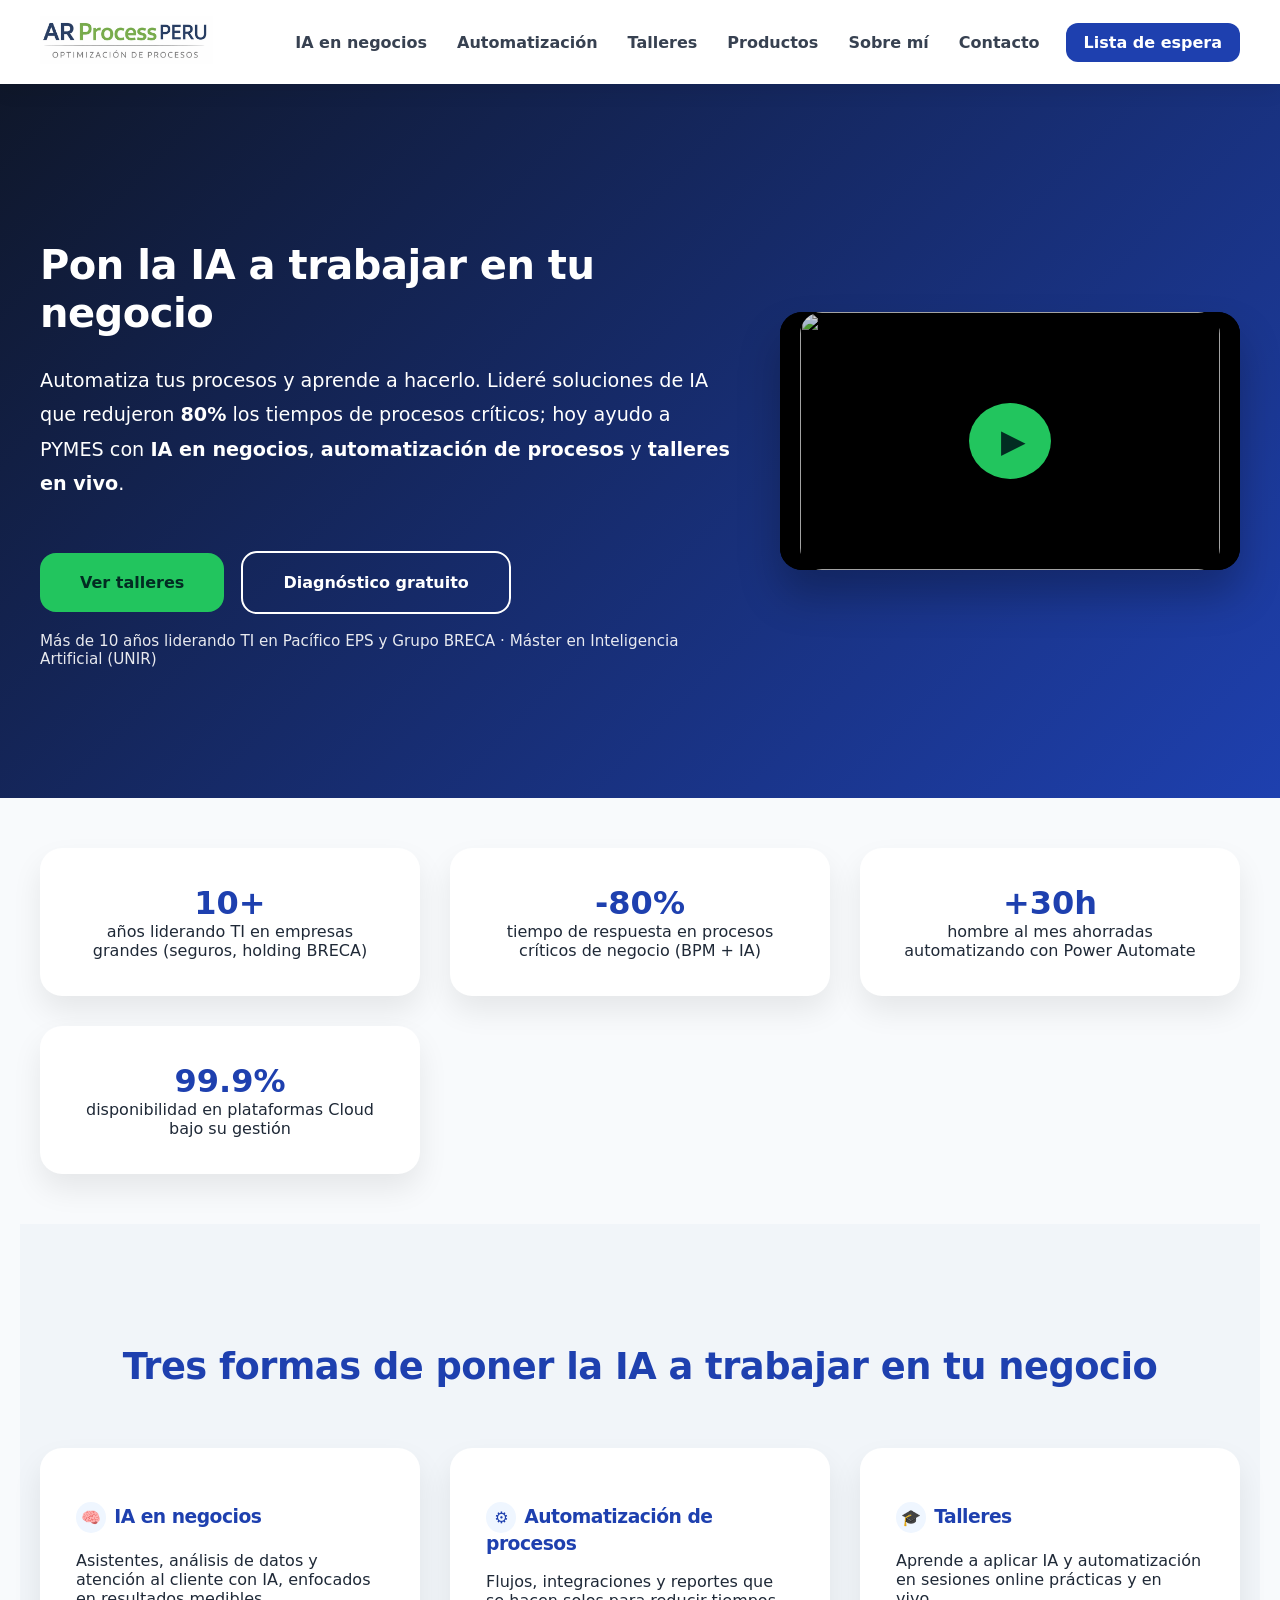
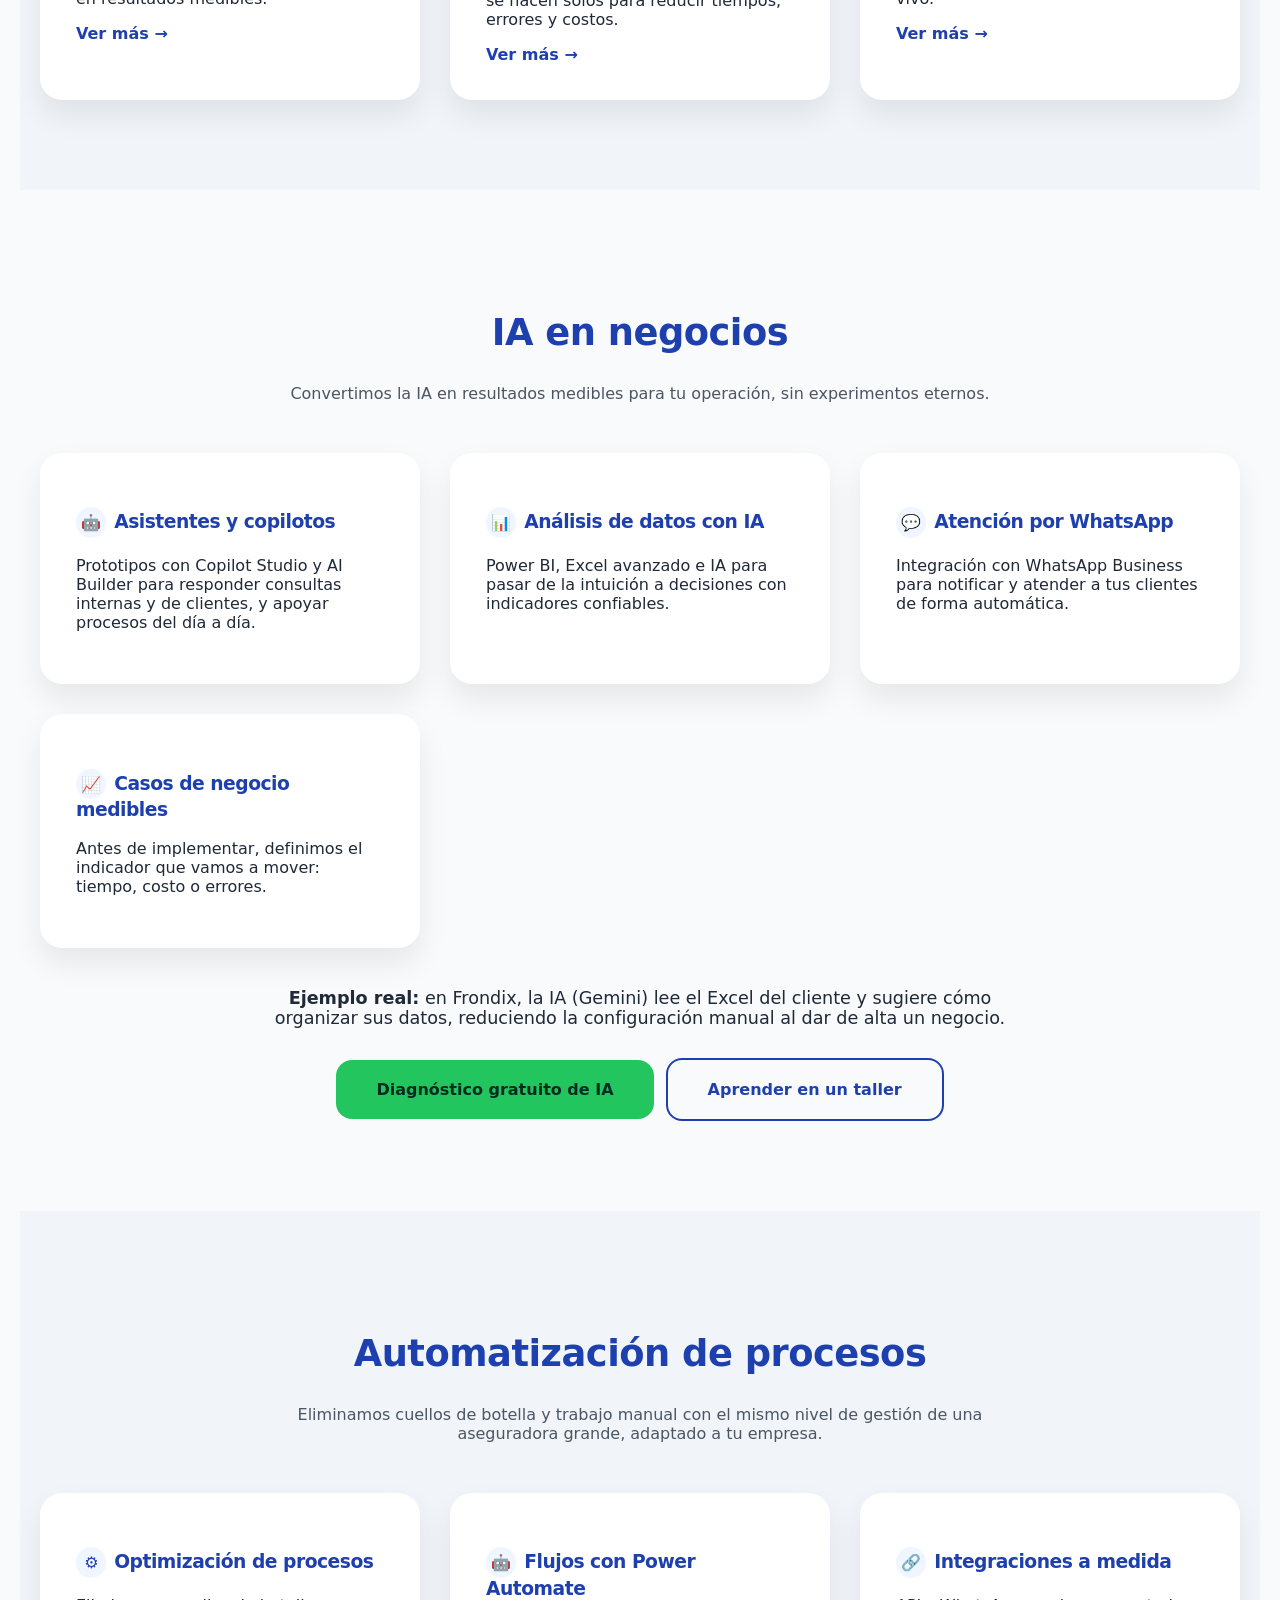
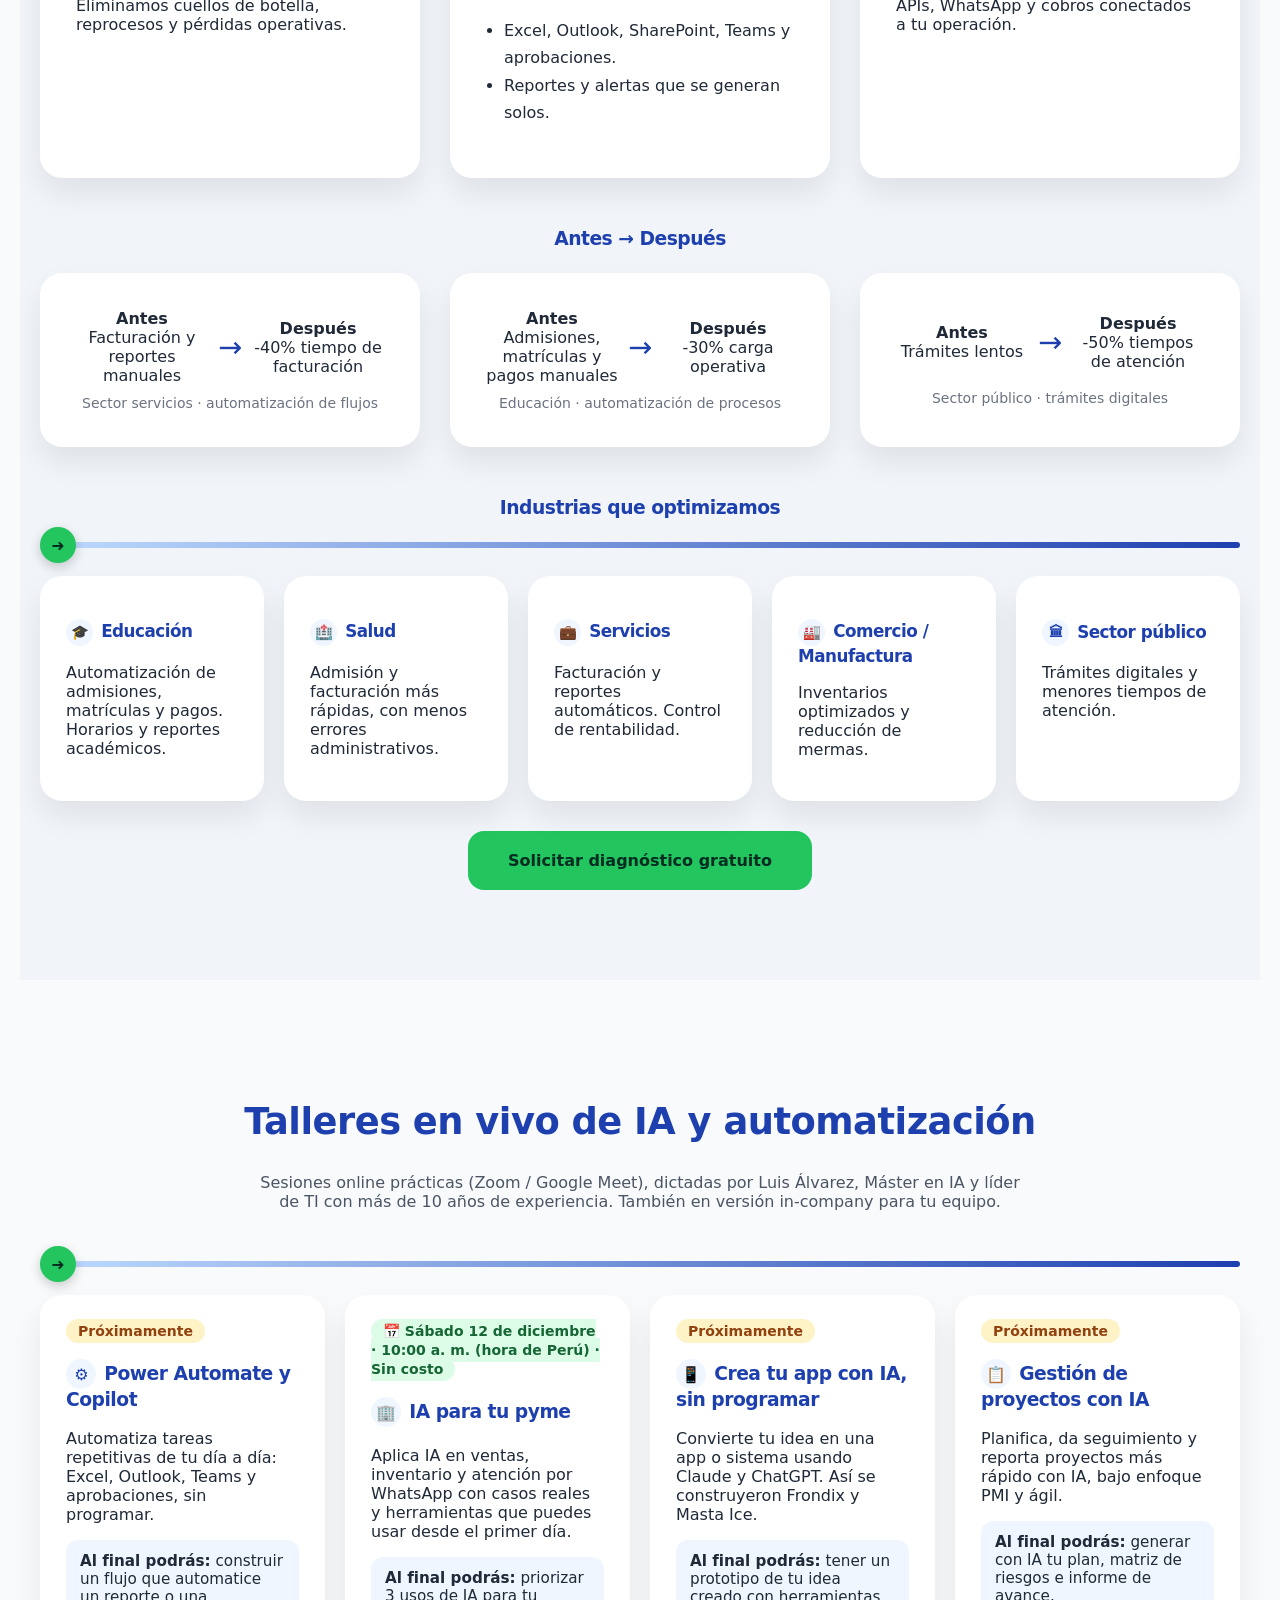
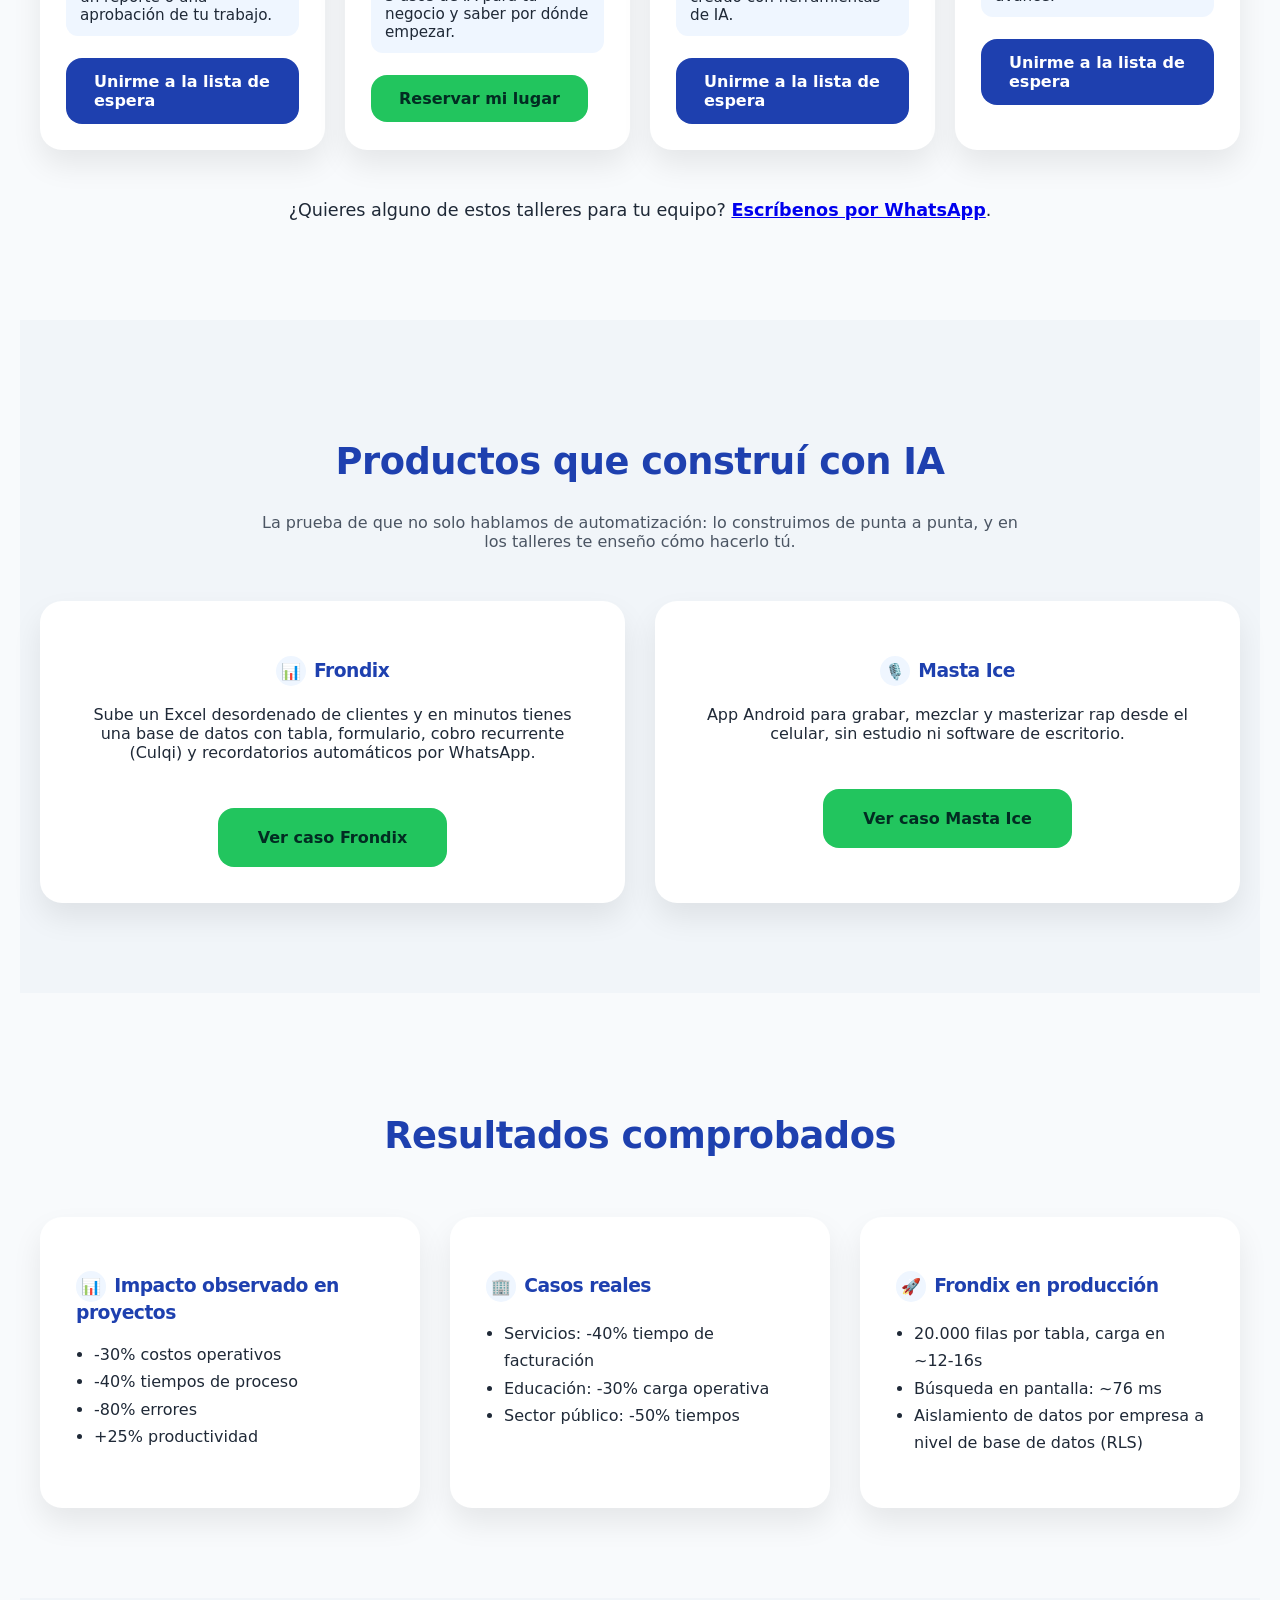
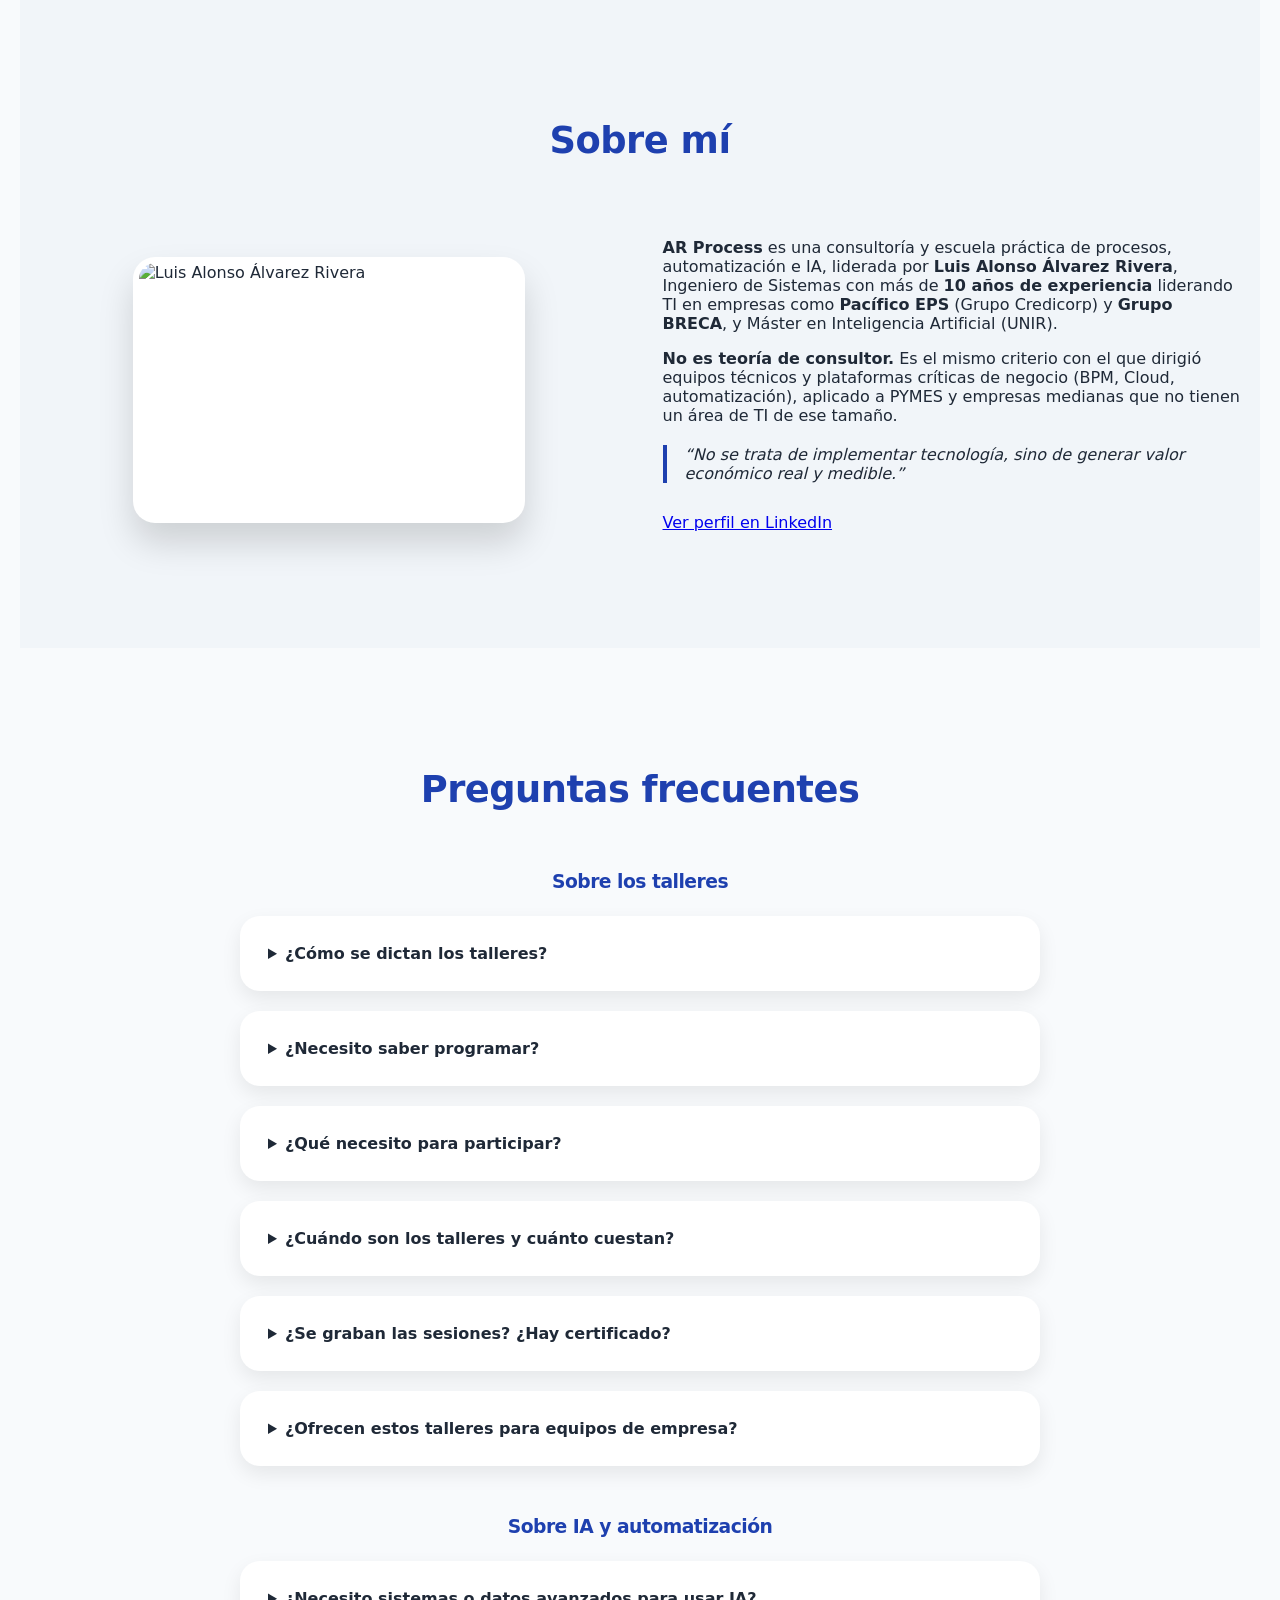
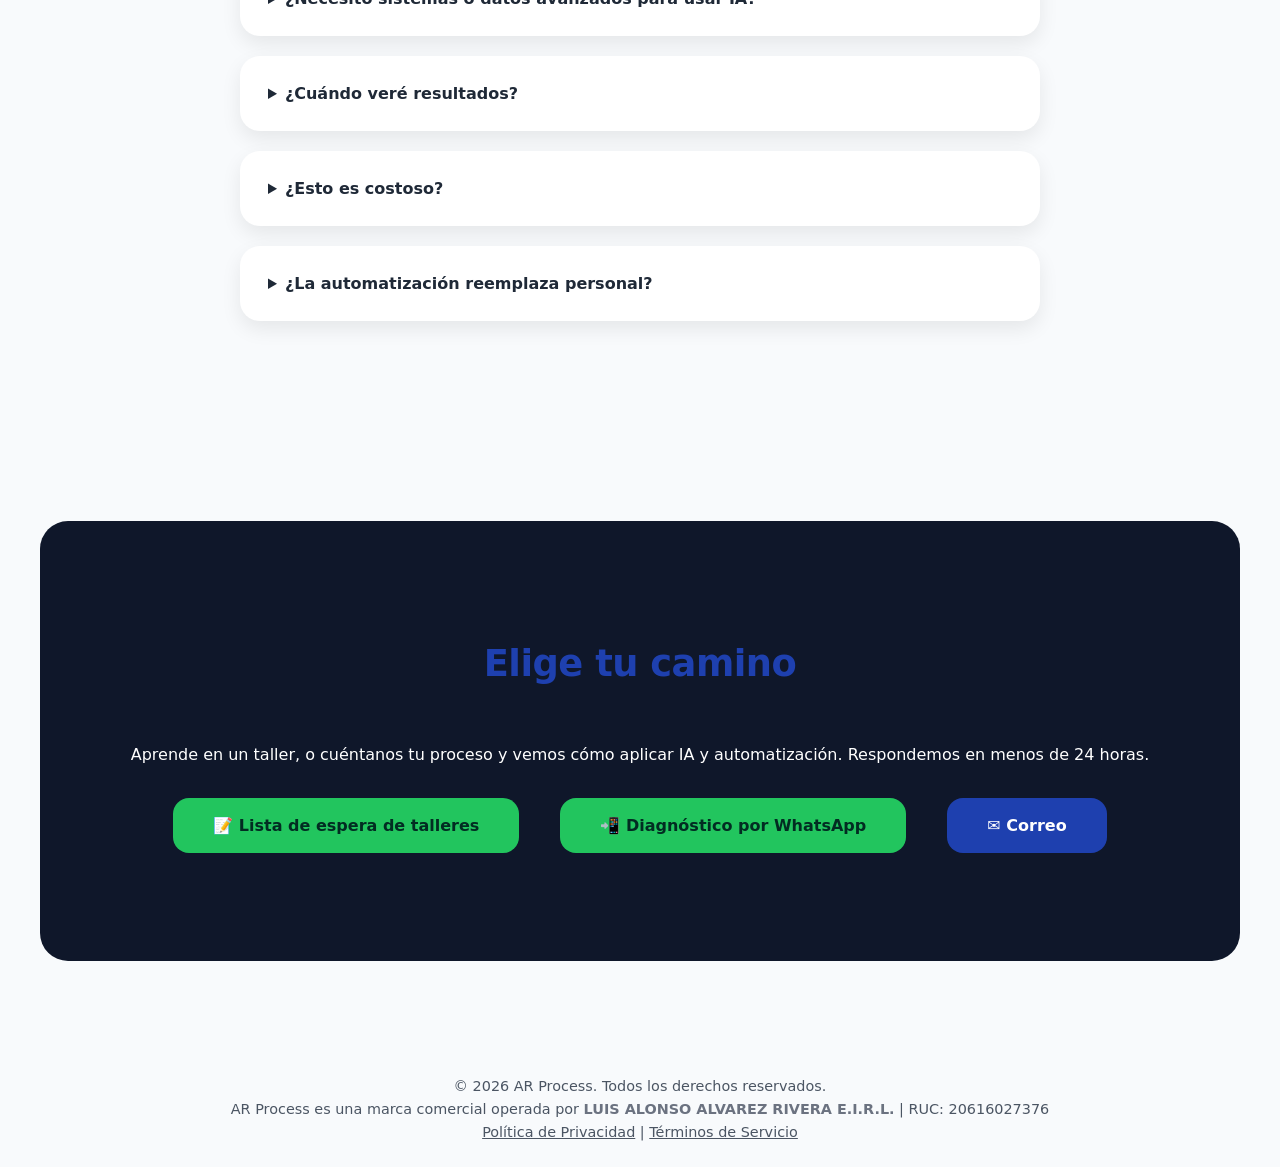
==== commit 1f357630: "Quita BPM; industrias y talleres en una linea con flecha animada Co-Authored-By: Claude Sonnet 5.5 <" ====
--- a/index.html
+++ b/index.html
@@ -457,6 +457,24 @@
 h2{font-size:1.9rem;margin-bottom:40px}
 .lead{margin:-20px auto 36px}
 }
+
+/* FLUJO: linea con flecha animada */
+.flow{position:relative}
+.flow-line{position:relative;height:6px;border-radius:99px;background:linear-gradient(90deg,#bfdbfe,#1e40af);margin:0 0 28px}
+.flow-arrow{position:absolute;top:50%;left:0;width:36px;height:36px;margin-top:-18px;border-radius:50%;background:#22c55e;color:#022c22;display:flex;align-items:center;justify-content:center;font-weight:900;box-shadow:0 4px 12px rgba(0,0,0,.2);animation:flowmove 4s ease-in-out infinite}
+@keyframes flowmove{0%{left:0;opacity:0}10%{opacity:1}90%{opacity:1}100%{left:calc(100% - 36px);opacity:0}}
+.flow-items{display:grid;gap:20px;align-items:stretch}
+.flow-items .card{padding:26px}
+.flow.cols-4 .flow-items{grid-template-columns:repeat(4,1fr)}
+.flow.cols-5 .flow-items{grid-template-columns:repeat(5,1fr)}
+.flow.cols-5 .card h3{font-size:1.05rem}
+.swipe-hint{display:none;text-align:right;color:#6b7280;font-size:.9rem;margin:-14px 0 10px}
+@media(max-width:1100px){
+.flow-items{display:flex!important;overflow-x:auto;scroll-snap-type:x mandatory;padding-bottom:14px;gap:16px}
+.flow-items>.card{flex:0 0 min(80%,300px);scroll-snap-align:start}
+.swipe-hint{display:block}
+}
+@media(prefers-reduced-motion:reduce){.flow-arrow{animation:none;left:calc(100% - 36px);opacity:1}}
 </style>
 
 </head>
@@ -574,7 +592,6 @@
 <div class="card"><h3><span class="ico" aria-hidden="true">⚙</span>Optimización de procesos</h3><p>Eliminamos cuellos de botella, reprocesos y pérdidas operativas.</p></div>
 <div class="card"><h3><span class="ico" aria-hidden="true">🤖</span>Flujos con Power Automate</h3><ul><li>Excel, Outlook, SharePoint, Teams y aprobaciones.</li><li>Reportes y alertas que se generan solos.</li></ul></div>
 <div class="card"><h3><span class="ico" aria-hidden="true">🔗</span>Integraciones a medida</h3><p>APIs, WhatsApp y cobros conectados a tu operación.</p></div>
-<div class="card"><h3><span class="ico" aria-hidden="true">🏢</span>BPM empresarial</h3><p>Implementación y soporte de <strong>Appian</strong> y <strong>OnBase</strong>.</p></div>
 </div>
 <h3 class="sub">Antes → Después</h3>
 <div class="grid">
@@ -599,12 +616,16 @@
 </div>
 
 <h3 class="sub">Industrias que optimizamos</h3>
-<div class="grid">
-<div class="card"><h3><span class="ico" aria-hidden="true">🎓</span>Educación</h3><ul><li>Automatización de admisiones, matrículas y pagos.</li><li>Optimización de horarios y reportes académicos.</li></ul></div>
-<div class="card"><h3><span class="ico" aria-hidden="true">🏥</span>Salud</h3><ul><li>Admisión y facturación más rápidas.</li><li>Menos errores administrativos.</li></ul></div>
-<div class="card"><h3><span class="ico" aria-hidden="true">💼</span>Servicios</h3><ul><li>Facturación y reportes automáticos.</li><li>Control de rentabilidad.</li></ul></div>
-<div class="card"><h3><span class="ico" aria-hidden="true">🏭</span>Comercio / Manufactura</h3><ul><li>Inventarios optimizados.</li><li>Reducción de mermas.</li></ul></div>
-<div class="card"><h3><span class="ico" aria-hidden="true">🏛</span>Sector Público</h3><ul><li>Trámites digitales.</li><li>Reducción de tiempos de atención.</li></ul></div>
+<div class="flow cols-5">
+<div class="flow-line" aria-hidden="true"><span class="flow-arrow">➜</span></div>
+<p class="swipe-hint" aria-hidden="true">Desliza →</p>
+<div class="flow-items" tabindex="0" role="region" aria-label="Industrias que optimizamos">
+<div class="card"><h3><span class="ico" aria-hidden="true">🎓</span>Educación</h3><p>Automatización de admisiones, matrículas y pagos. Horarios y reportes académicos.</p></div>
+<div class="card"><h3><span class="ico" aria-hidden="true">🏥</span>Salud</h3><p>Admisión y facturación más rápidas, con menos errores administrativos.</p></div>
+<div class="card"><h3><span class="ico" aria-hidden="true">💼</span>Servicios</h3><p>Facturación y reportes automáticos. Control de rentabilidad.</p></div>
+<div class="card"><h3><span class="ico" aria-hidden="true">🏭</span>Comercio / Manufactura</h3><p>Inventarios optimizados y reducción de mermas.</p></div>
+<div class="card"><h3><span class="ico" aria-hidden="true">🏛</span>Sector público</h3><p>Trámites digitales y menores tiempos de atención.</p></div>
+</div>
 </div>
 
 <div class="cta" style="text-align:center;"><a href="#contacto">Solicitar diagnóstico gratuito</a></div>
@@ -614,7 +635,10 @@
 <section id="talleres">
 <h2>Talleres en vivo de IA y automatización</h2>
 <p class="lead">Sesiones online prácticas (Zoom / Google Meet), dictadas por Luis Álvarez, Máster en IA y líder de TI con más de 10 años de experiencia. También en versión in-company para tu equipo.</p>
-<div class="grid">
+<div class="flow cols-4">
+<div class="flow-line" aria-hidden="true"><span class="flow-arrow">➜</span></div>
+<p class="swipe-hint" aria-hidden="true">Desliza →</p>
+<div class="flow-items" tabindex="0" role="region" aria-label="Talleres">
 <div class="card"><span class="badge">Próximamente</span>
 <h3><span class="ico" aria-hidden="true">⚙️</span>Power Automate y Copilot</h3>
 <p>Automatiza tareas repetitivas de tu día a día: Excel, Outlook, Teams y aprobaciones, sin programar.</p>
@@ -636,6 +660,7 @@
 <div class="outcome"><strong>Al final podrás:</strong> generar con IA tu plan, matriz de riesgos e informe de avance.</div>
 <div class="cta"><a href="https://forms.gle/fkG6rGJYyRoypvyz8" target="_blank" rel="noopener" class="sm">Unirme a la lista de espera</a></div></div>
 </div>
+</div>
 <p class="bridge">¿Quieres alguno de estos talleres para tu equipo? <a href="https://wa.me/51998235775?text=Hola%2C%20quiero%20informaci%C3%B3n%20de%20talleres%20in-company" target="_blank" rel="noopener"><strong>Escríbenos por WhatsApp</strong></a>.</p>
 </section>
 
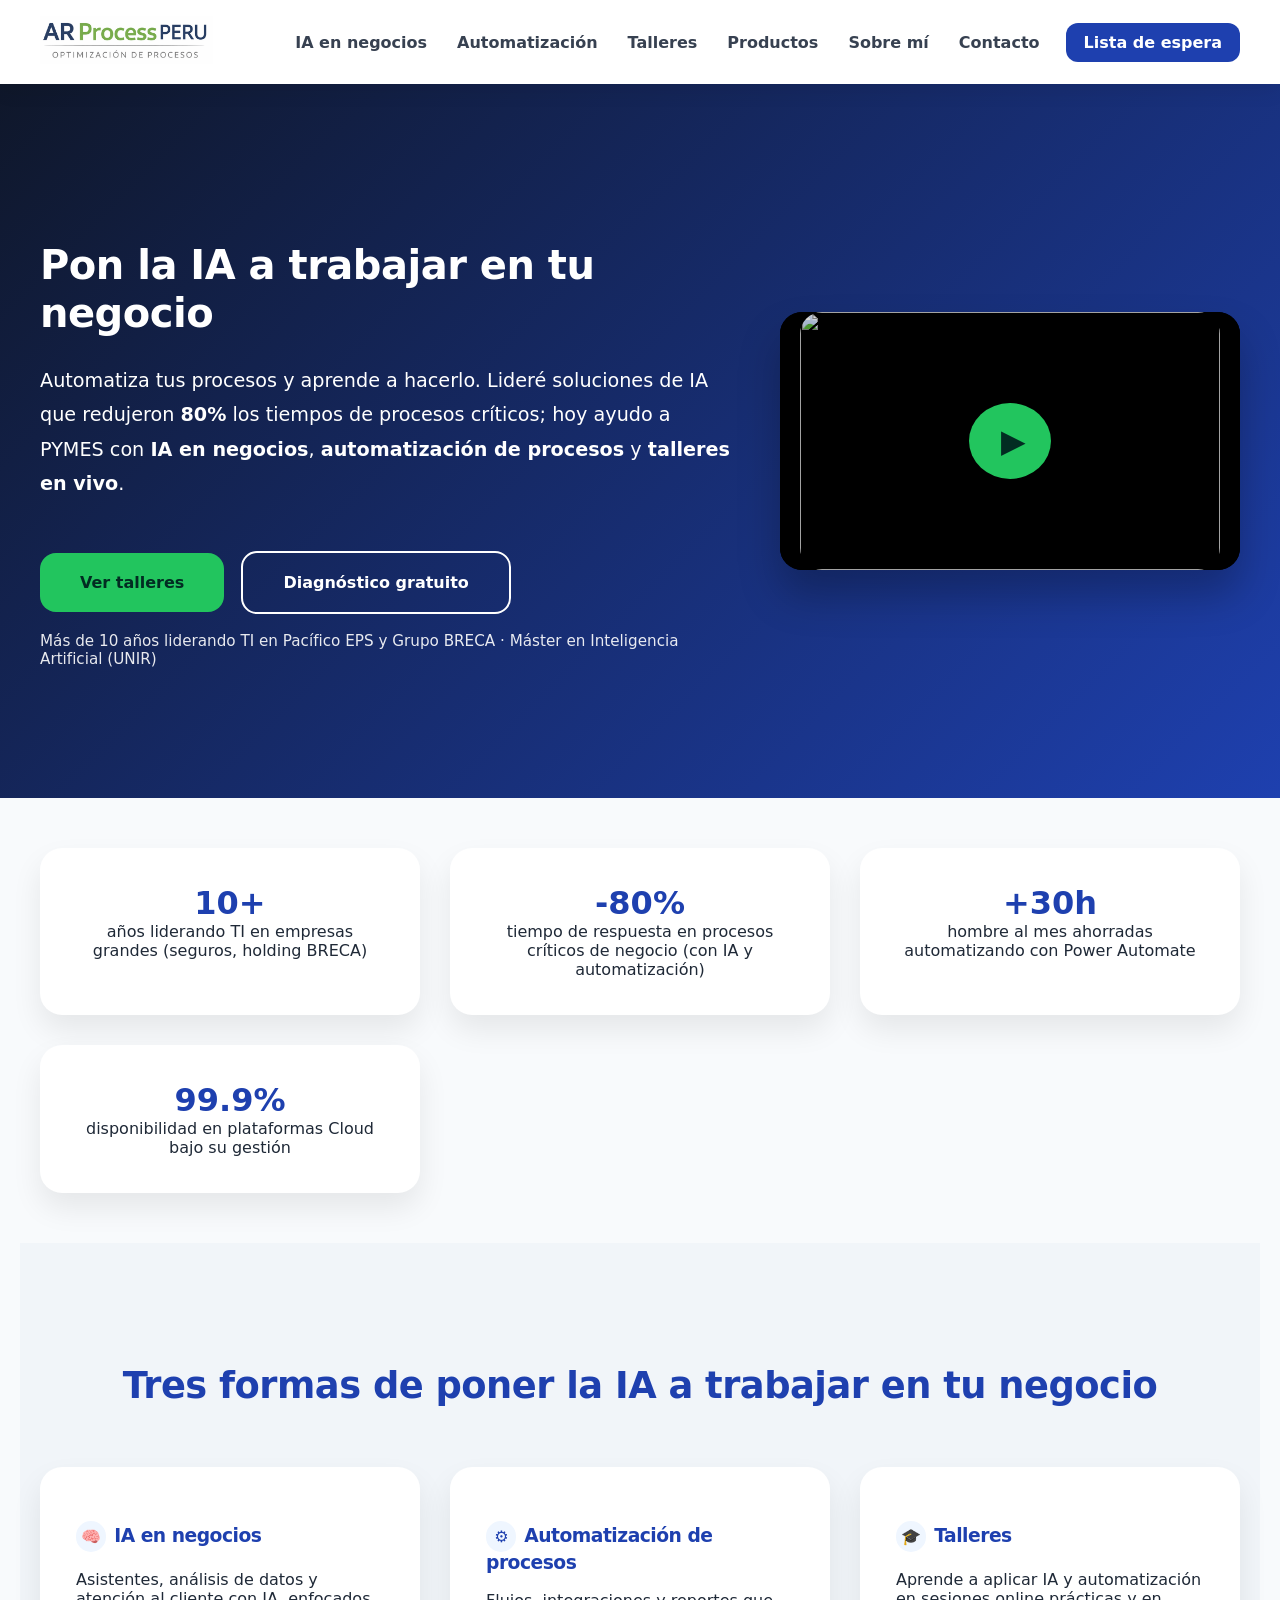
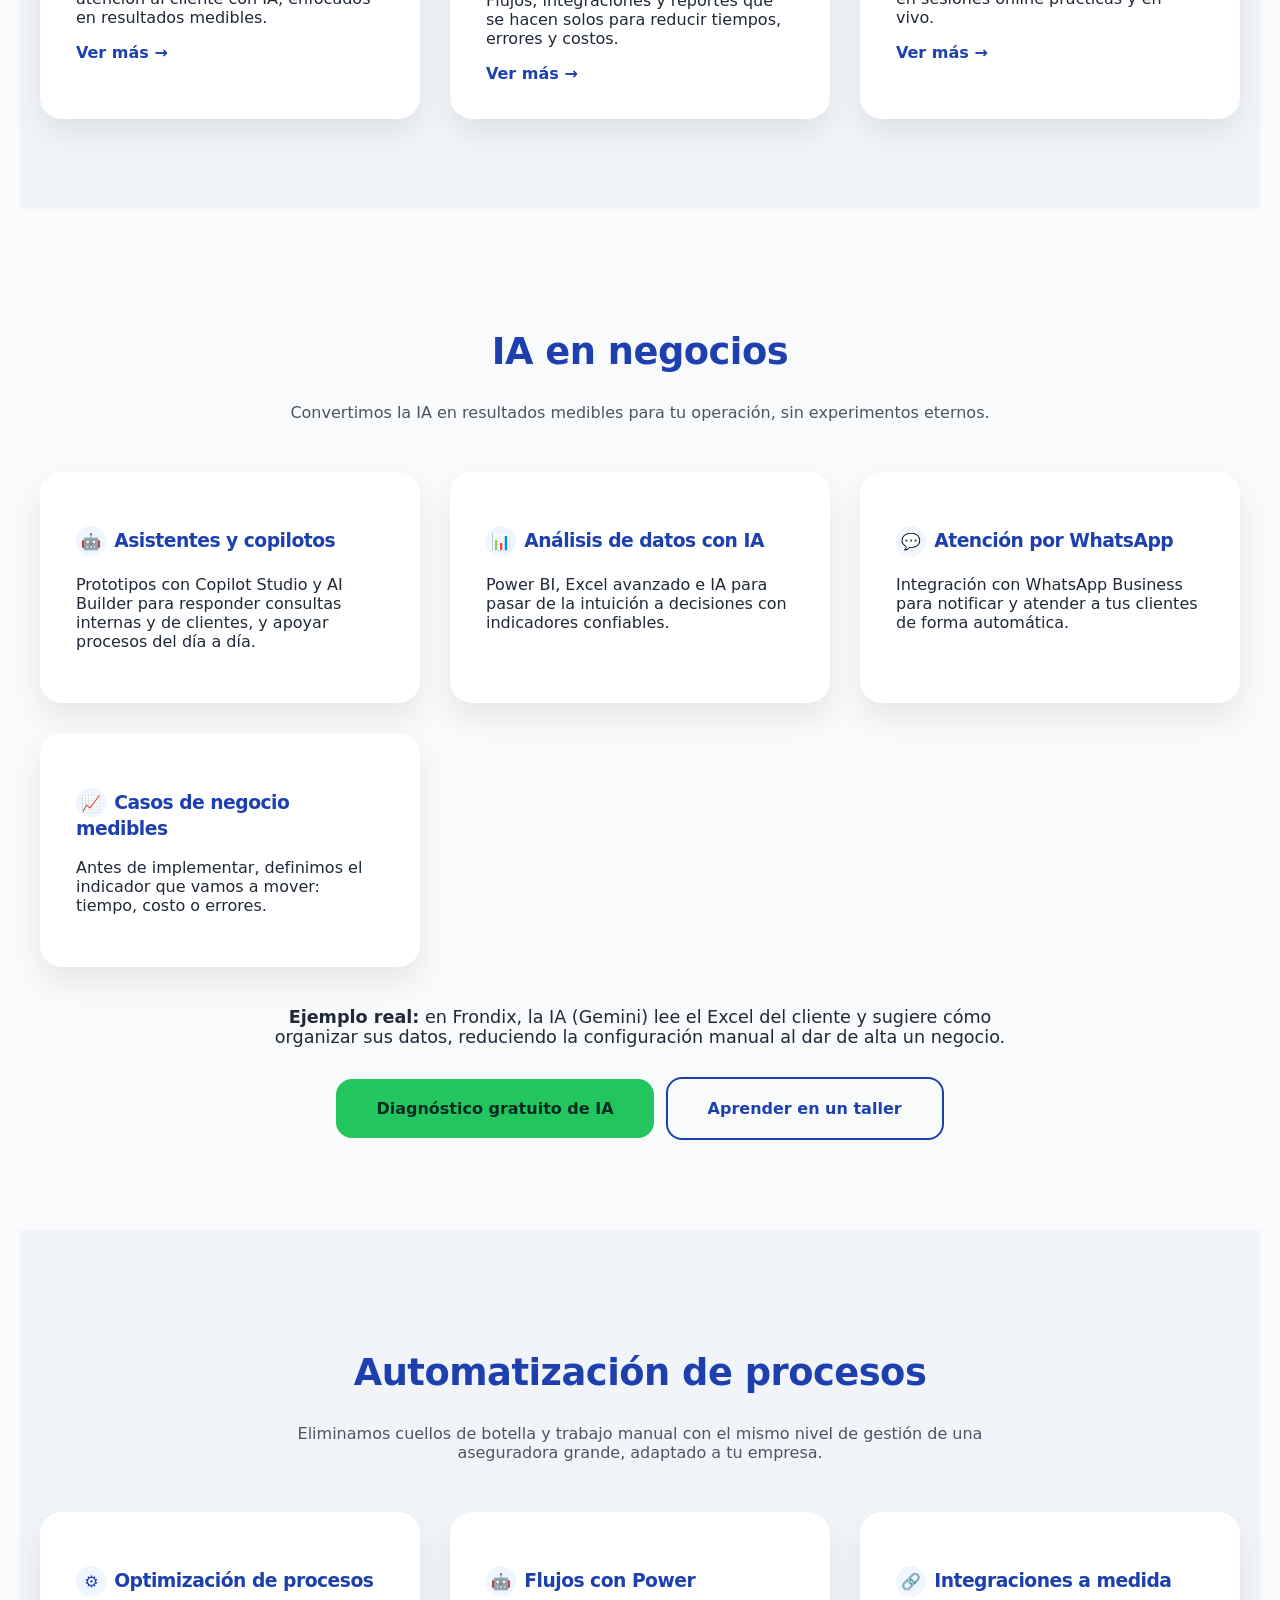
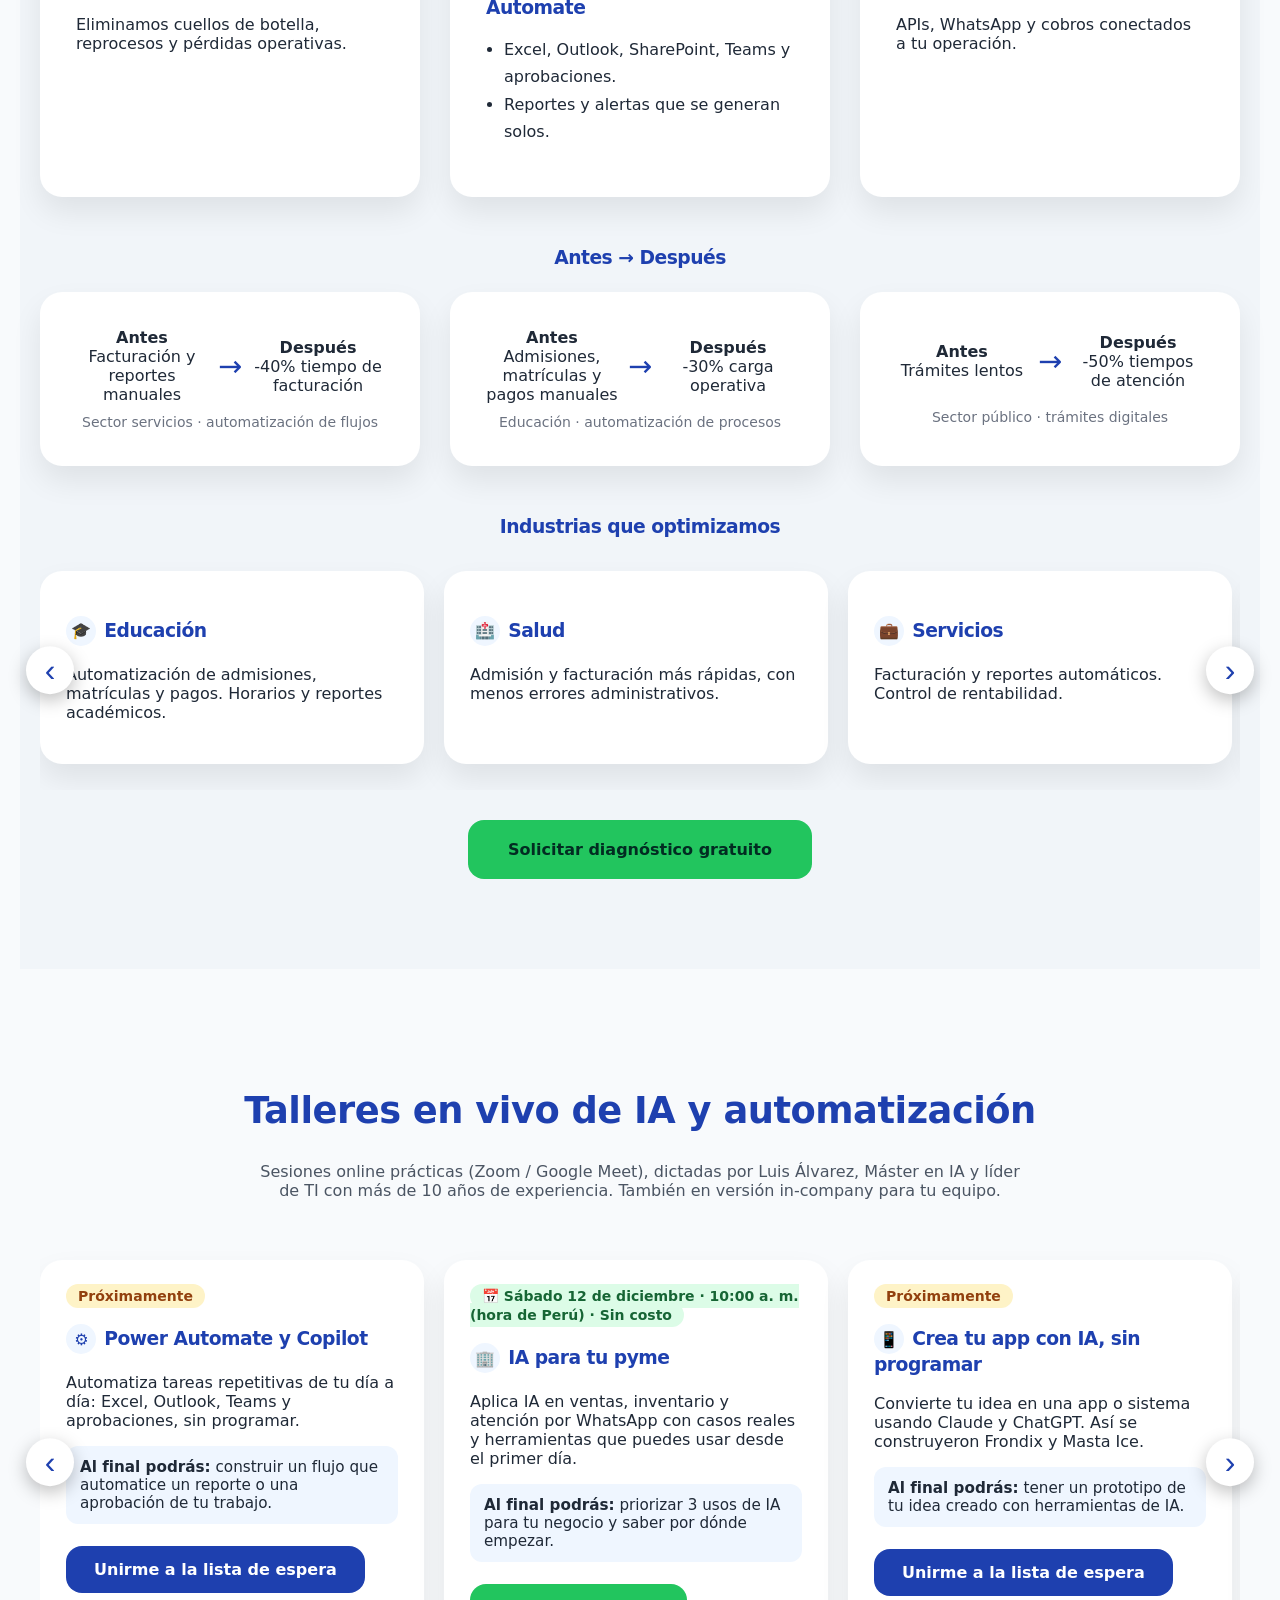
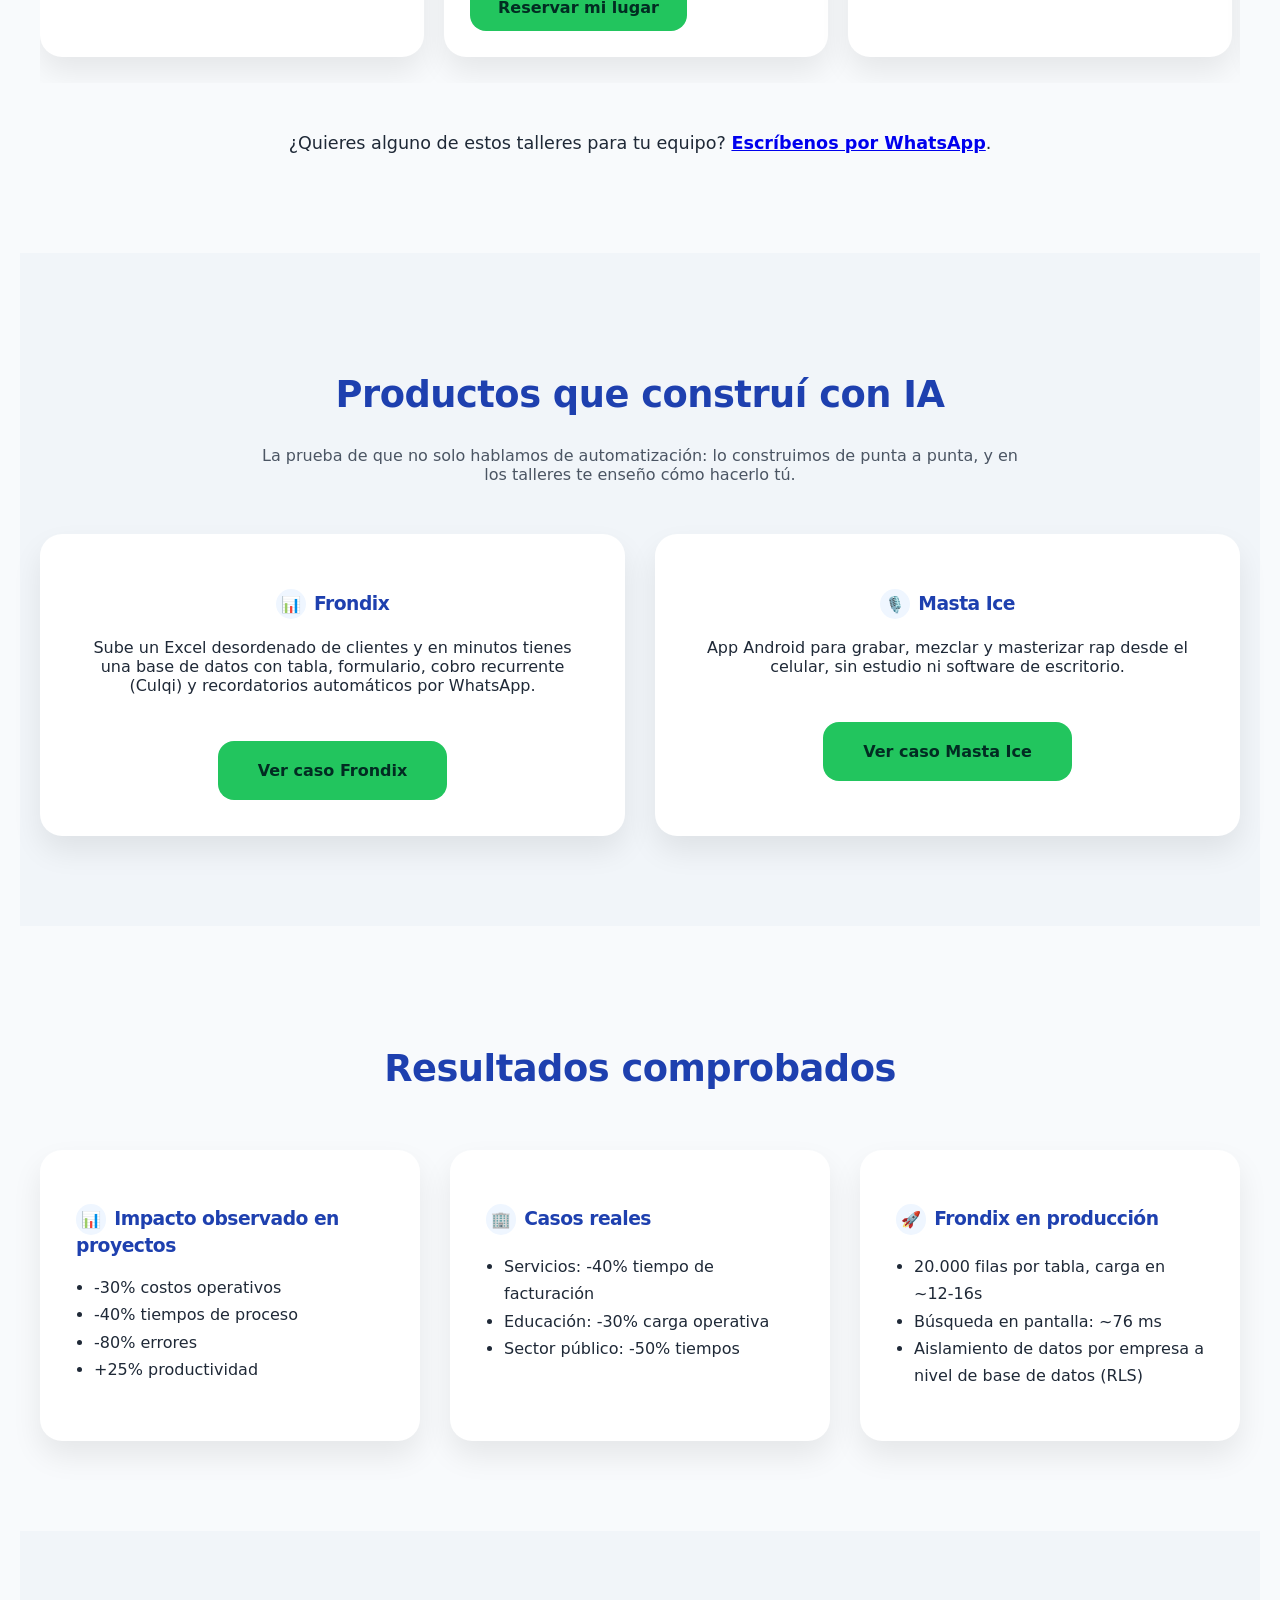
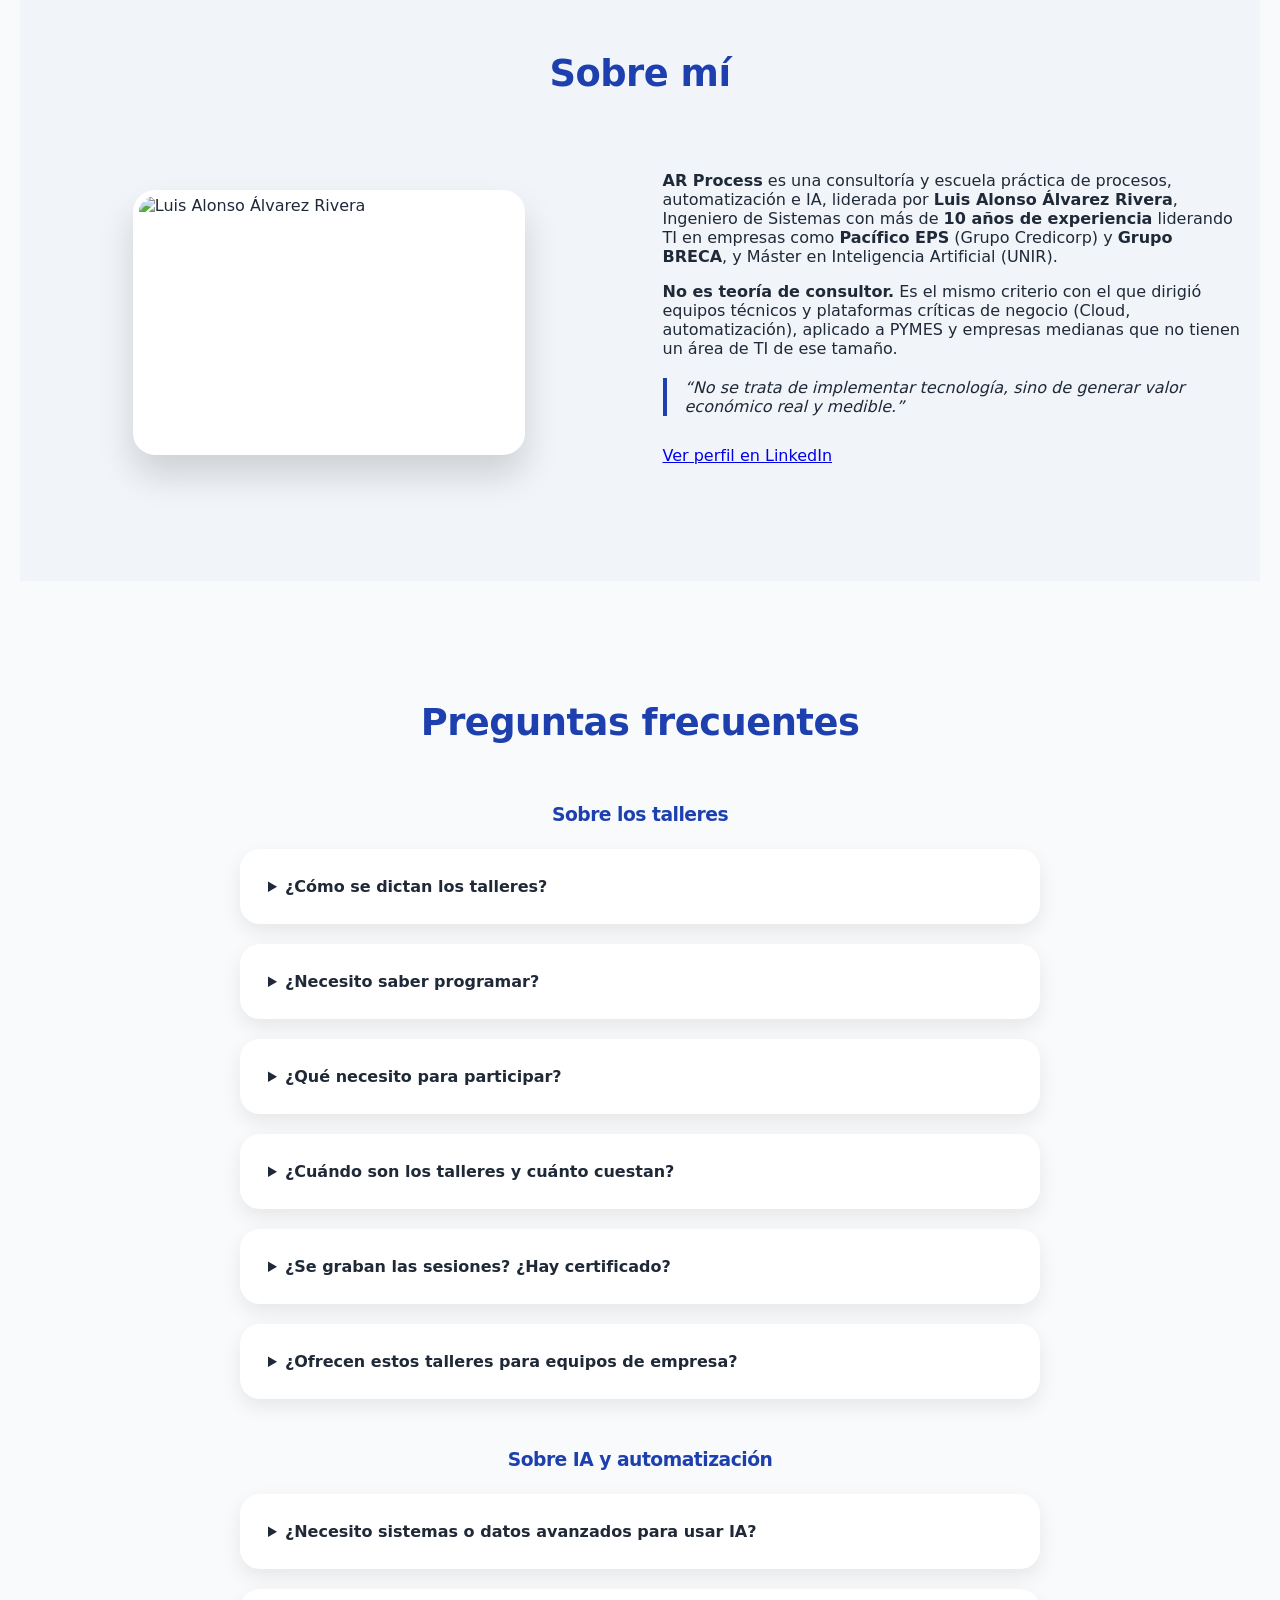
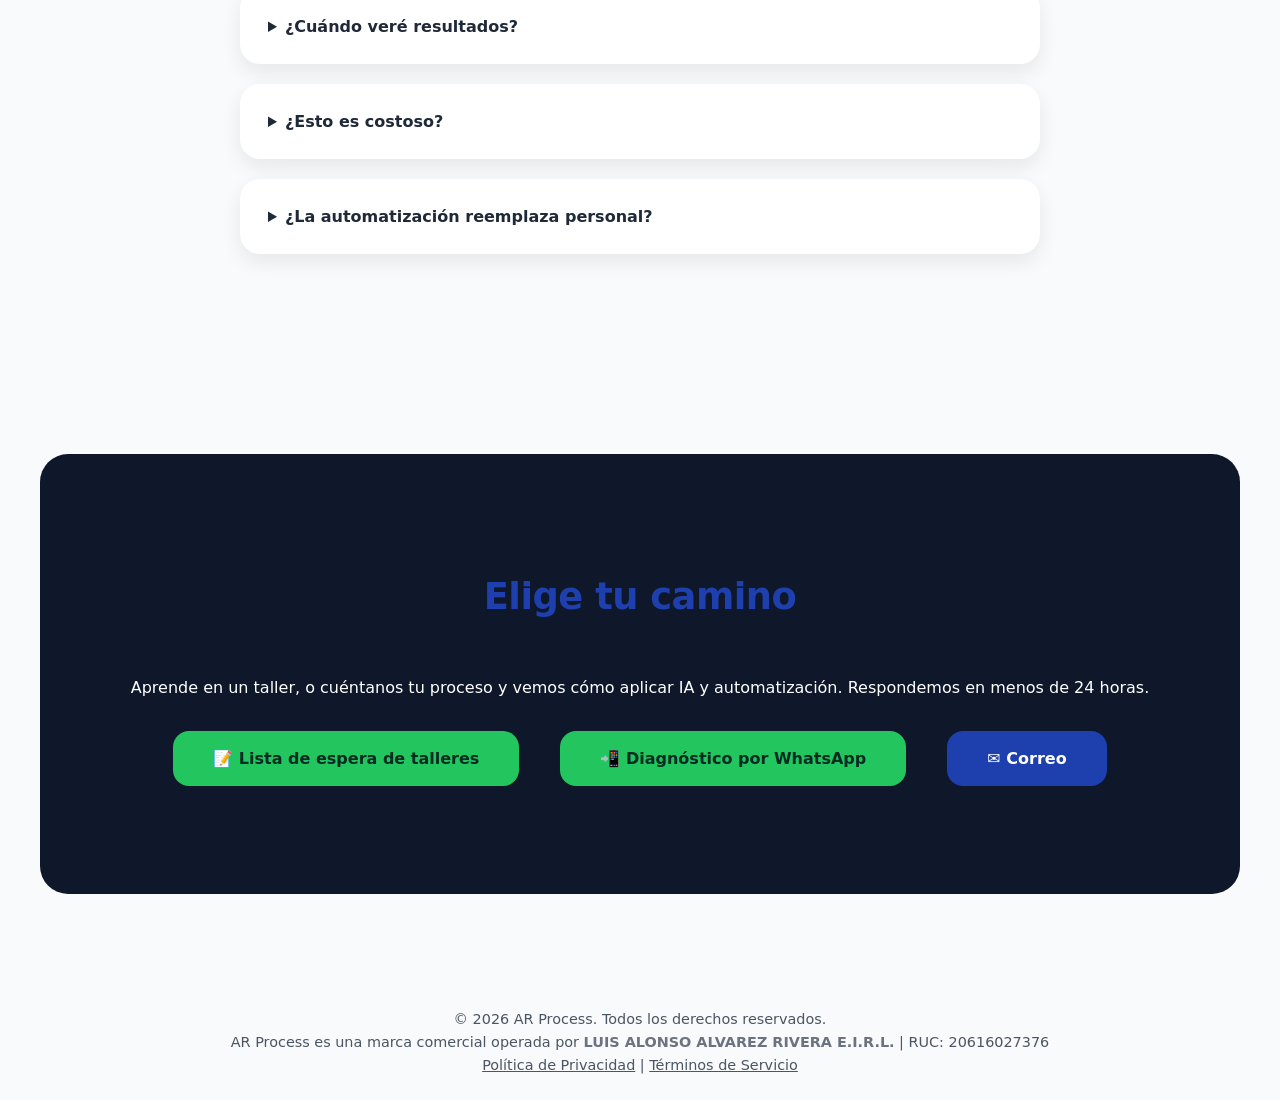
==== commit b601f5ca: "Carrusel con botones anterior/siguiente en talleres e industrias; quita menciones a BPM Co-Authored-" ====
--- a/index.html
+++ b/index.html
@@ -458,23 +458,19 @@
 .lead{margin:-20px auto 36px}
 }
 
-/* FLUJO: linea con flecha animada */
-.flow{position:relative}
-.flow-line{position:relative;height:6px;border-radius:99px;background:linear-gradient(90deg,#bfdbfe,#1e40af);margin:0 0 28px}
-.flow-arrow{position:absolute;top:50%;left:0;width:36px;height:36px;margin-top:-18px;border-radius:50%;background:#22c55e;color:#022c22;display:flex;align-items:center;justify-content:center;font-weight:900;box-shadow:0 4px 12px rgba(0,0,0,.2);animation:flowmove 4s ease-in-out infinite}
-@keyframes flowmove{0%{left:0;opacity:0}10%{opacity:1}90%{opacity:1}100%{left:calc(100% - 36px);opacity:0}}
-.flow-items{display:grid;gap:20px;align-items:stretch}
-.flow-items .card{padding:26px}
-.flow.cols-4 .flow-items{grid-template-columns:repeat(4,1fr)}
-.flow.cols-5 .flow-items{grid-template-columns:repeat(5,1fr)}
-.flow.cols-5 .card h3{font-size:1.05rem}
-.swipe-hint{display:none;text-align:right;color:#6b7280;font-size:.9rem;margin:-14px 0 10px}
-@media(max-width:1100px){
-.flow-items{display:flex!important;overflow-x:auto;scroll-snap-type:x mandatory;padding-bottom:14px;gap:16px}
-.flow-items>.card{flex:0 0 min(80%,300px);scroll-snap-align:start}
-.swipe-hint{display:block}
-}
-@media(prefers-reduced-motion:reduce){.flow-arrow{animation:none;left:calc(100% - 36px);opacity:1}}
+/* CARRUSEL */
+.carousel{position:relative}
+.carousel-track{display:flex;gap:20px;overflow-x:auto;scroll-snap-type:x mandatory;scrollbar-width:none;padding:10px 4px 26px}
+.carousel-track::-webkit-scrollbar{display:none}
+.carousel-track>.card{flex:0 0 calc((100% - 40px)/3);scroll-snap-align:start;padding:26px;box-sizing:border-box}
+.carousel-track>.card:last-child{scroll-snap-align:end}
+.car-btn{display:none;position:absolute;top:50%;transform:translateY(-60%);z-index:2;width:48px;height:48px;border-radius:50%;border:0;background:#fff;color:#1e40af;font-size:2rem;line-height:1;cursor:pointer;box-shadow:0 6px 18px rgba(0,0,0,.25)}
+.carousel.is-js .car-btn{display:flex;align-items:center;justify-content:center}
+.car-btn.prev{left:-14px}.car-btn.next{right:-14px}
+.car-btn:disabled{opacity:.35;cursor:default}
+.car-btn:hover:not(:disabled){background:#1e40af;color:#fff}
+@media(max-width:1100px){.carousel-track>.card{flex-basis:calc((100% - 20px)/2)}}
+@media(max-width:700px){.carousel-track>.card{flex-basis:85%}.car-btn.prev{left:-8px}.car-btn.next{right:-8px}}
 </style>
 
 </head>
@@ -547,7 +543,7 @@
 </div>
 <div class="card" style="text-align:center;">
 <p class="stat">-80%</p>
-<p>tiempo de respuesta en procesos críticos de negocio (BPM + IA)</p>
+<p>tiempo de respuesta en procesos críticos de negocio (con IA y automatización)</p>
 </div>
 <div class="card" style="text-align:center;">
 <p class="stat">+30h</p>
@@ -616,16 +612,16 @@
 </div>
 
 <h3 class="sub">Industrias que optimizamos</h3>
-<div class="flow cols-5">
-<div class="flow-line" aria-hidden="true"><span class="flow-arrow">➜</span></div>
-<p class="swipe-hint" aria-hidden="true">Desliza →</p>
-<div class="flow-items" tabindex="0" role="region" aria-label="Industrias que optimizamos">
+<div class="carousel" data-carousel>
+<button type="button" class="car-btn prev" aria-label="Anterior" disabled>‹</button>
+<div class="carousel-track" tabindex="0" role="region" aria-label="Industrias que optimizamos">
 <div class="card"><h3><span class="ico" aria-hidden="true">🎓</span>Educación</h3><p>Automatización de admisiones, matrículas y pagos. Horarios y reportes académicos.</p></div>
 <div class="card"><h3><span class="ico" aria-hidden="true">🏥</span>Salud</h3><p>Admisión y facturación más rápidas, con menos errores administrativos.</p></div>
 <div class="card"><h3><span class="ico" aria-hidden="true">💼</span>Servicios</h3><p>Facturación y reportes automáticos. Control de rentabilidad.</p></div>
 <div class="card"><h3><span class="ico" aria-hidden="true">🏭</span>Comercio / Manufactura</h3><p>Inventarios optimizados y reducción de mermas.</p></div>
 <div class="card"><h3><span class="ico" aria-hidden="true">🏛</span>Sector público</h3><p>Trámites digitales y menores tiempos de atención.</p></div>
 </div>
+<button type="button" class="car-btn next" aria-label="Siguiente">›</button>
 </div>
 
 <div class="cta" style="text-align:center;"><a href="#contacto">Solicitar diagnóstico gratuito</a></div>
@@ -635,10 +631,9 @@
 <section id="talleres">
 <h2>Talleres en vivo de IA y automatización</h2>
 <p class="lead">Sesiones online prácticas (Zoom / Google Meet), dictadas por Luis Álvarez, Máster en IA y líder de TI con más de 10 años de experiencia. También en versión in-company para tu equipo.</p>
-<div class="flow cols-4">
-<div class="flow-line" aria-hidden="true"><span class="flow-arrow">➜</span></div>
-<p class="swipe-hint" aria-hidden="true">Desliza →</p>
-<div class="flow-items" tabindex="0" role="region" aria-label="Talleres">
+<div class="carousel" data-carousel>
+<button type="button" class="car-btn prev" aria-label="Anterior" disabled>‹</button>
+<div class="carousel-track" tabindex="0" role="region" aria-label="Talleres">
 <div class="card"><span class="badge">Próximamente</span>
 <h3><span class="ico" aria-hidden="true">⚙️</span>Power Automate y Copilot</h3>
 <p>Automatiza tareas repetitivas de tu día a día: Excel, Outlook, Teams y aprobaciones, sin programar.</p>
@@ -660,6 +655,7 @@
 <div class="outcome"><strong>Al final podrás:</strong> generar con IA tu plan, matriz de riesgos e informe de avance.</div>
 <div class="cta"><a href="https://forms.gle/fkG6rGJYyRoypvyz8" target="_blank" rel="noopener" class="sm">Unirme a la lista de espera</a></div></div>
 </div>
+<button type="button" class="car-btn next" aria-label="Siguiente">›</button>
 </div>
 <p class="bridge">¿Quieres alguno de estos talleres para tu equipo? <a href="https://wa.me/51998235775?text=Hola%2C%20quiero%20informaci%C3%B3n%20de%20talleres%20in-company" target="_blank" rel="noopener"><strong>Escríbenos por WhatsApp</strong></a>.</p>
 </section>
@@ -734,7 +730,7 @@
 </p>
 <p>
 <strong>No es teoría de consultor.</strong> Es el mismo criterio con el que dirigió equipos técnicos y plataformas
-críticas de negocio (BPM, Cloud, automatización), aplicado a PYMES y empresas medianas que no tienen un área de TI de ese tamaño.
+críticas de negocio (Cloud, automatización), aplicado a PYMES y empresas medianas que no tienen un área de TI de ese tamaño.
 </p>
 <blockquote>
 “No se trata de implementar tecnología, sino de generar valor económico real y medible.”
@@ -803,6 +799,7 @@
 
 
 <script src="video.js" defer></script>
+<script src="carousel.js" defer></script>
 </body>
 
 </html> 
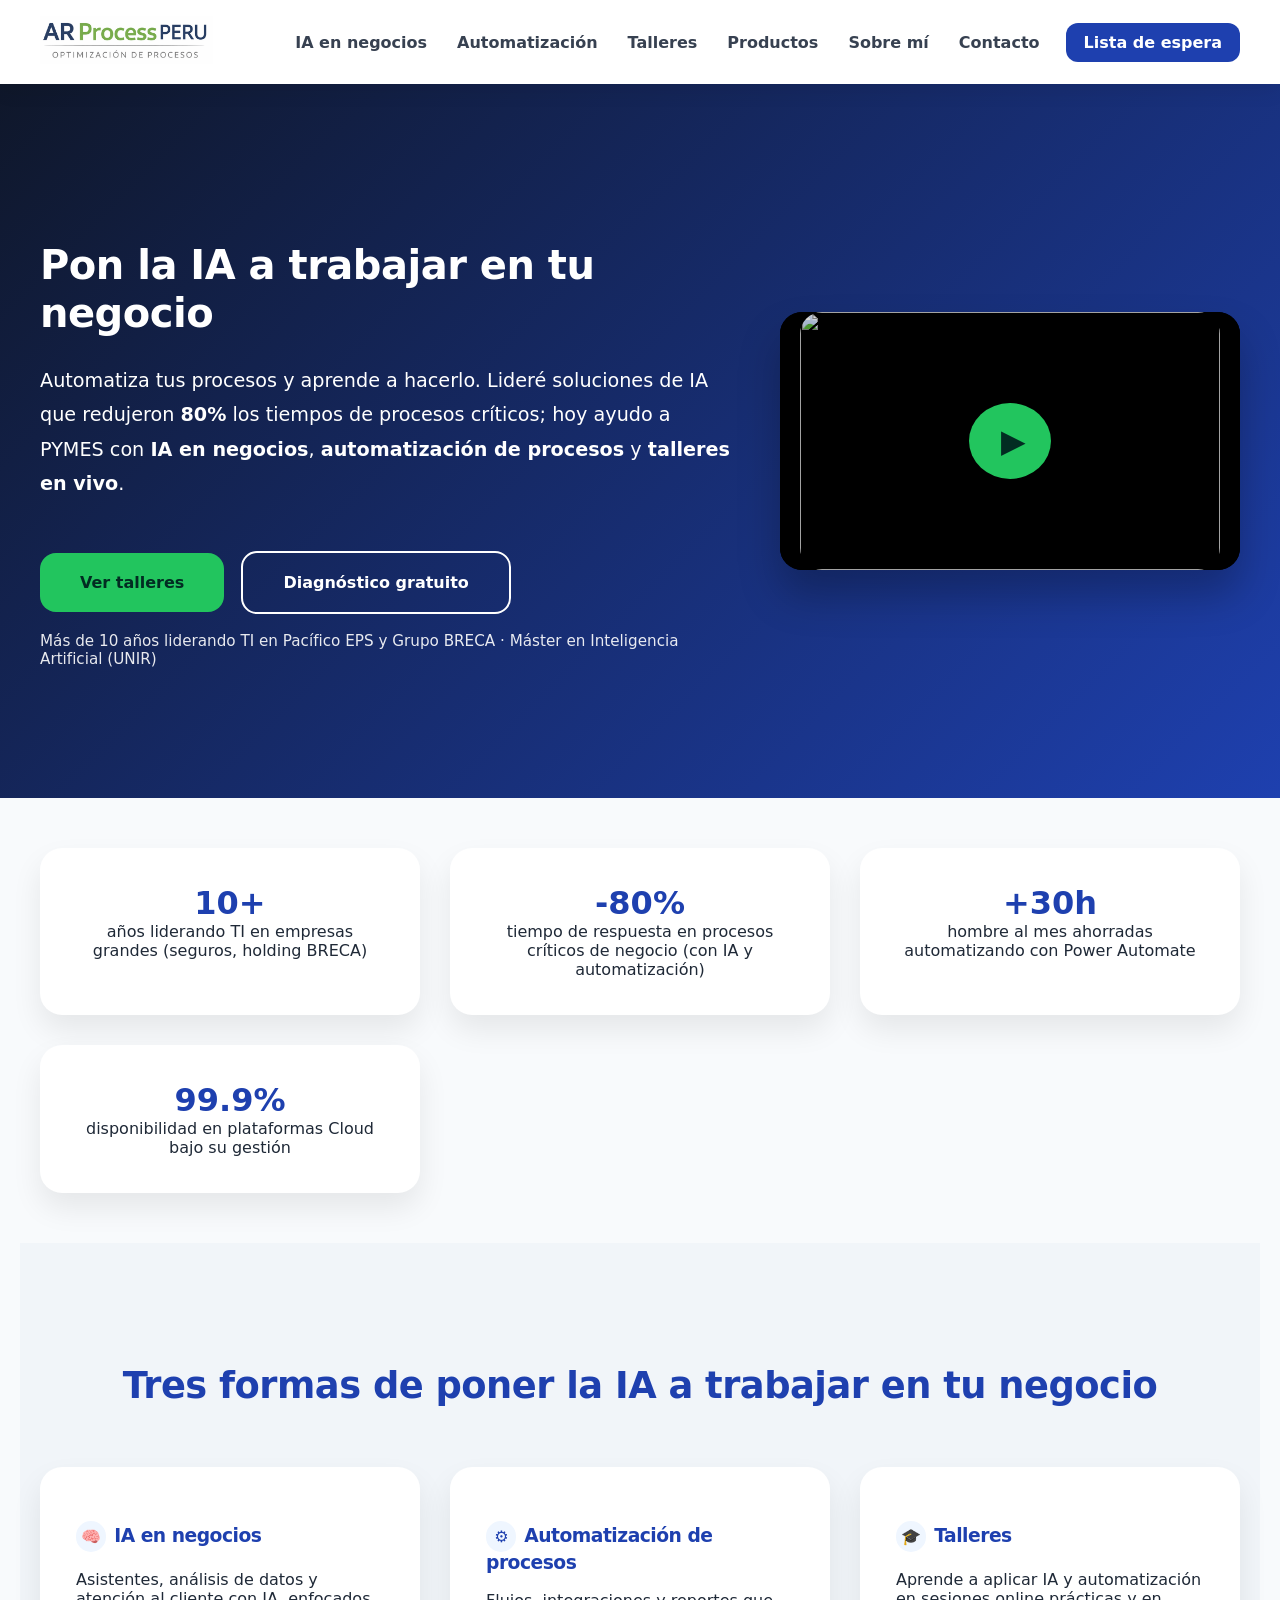
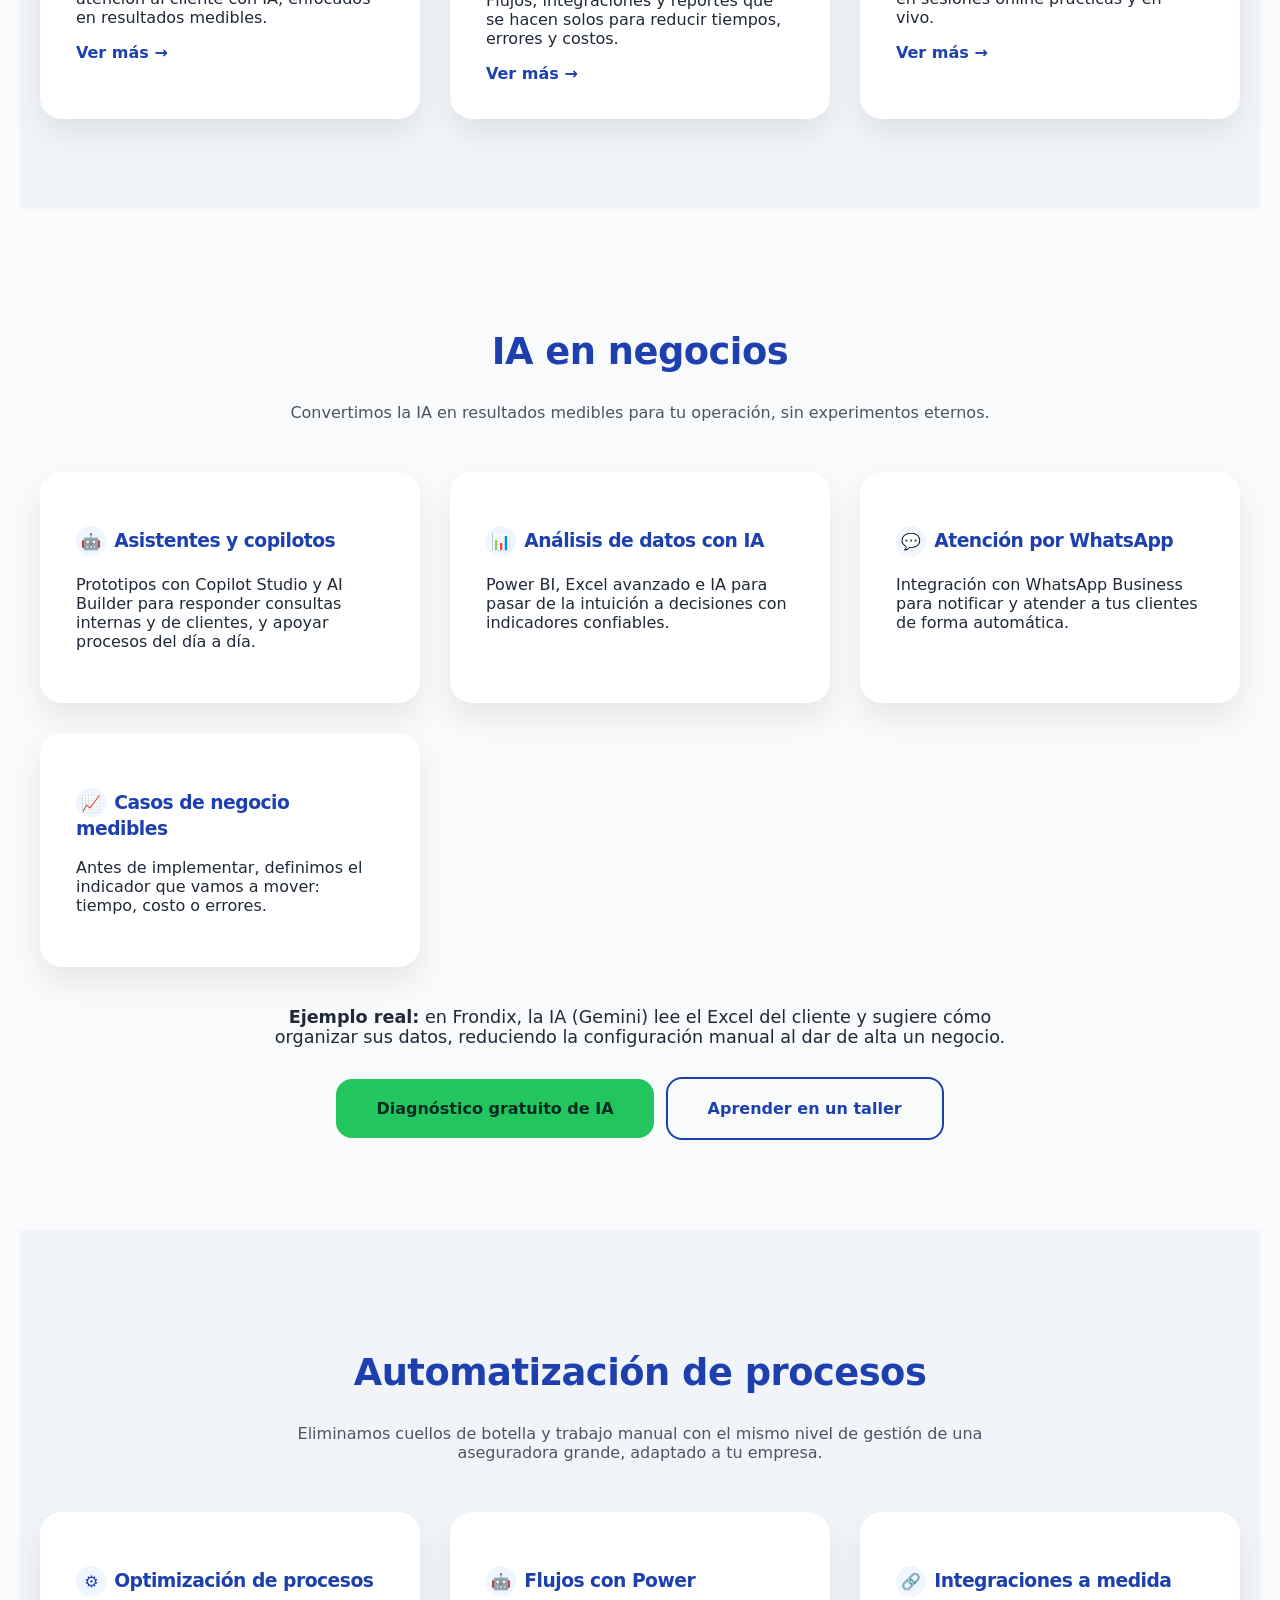
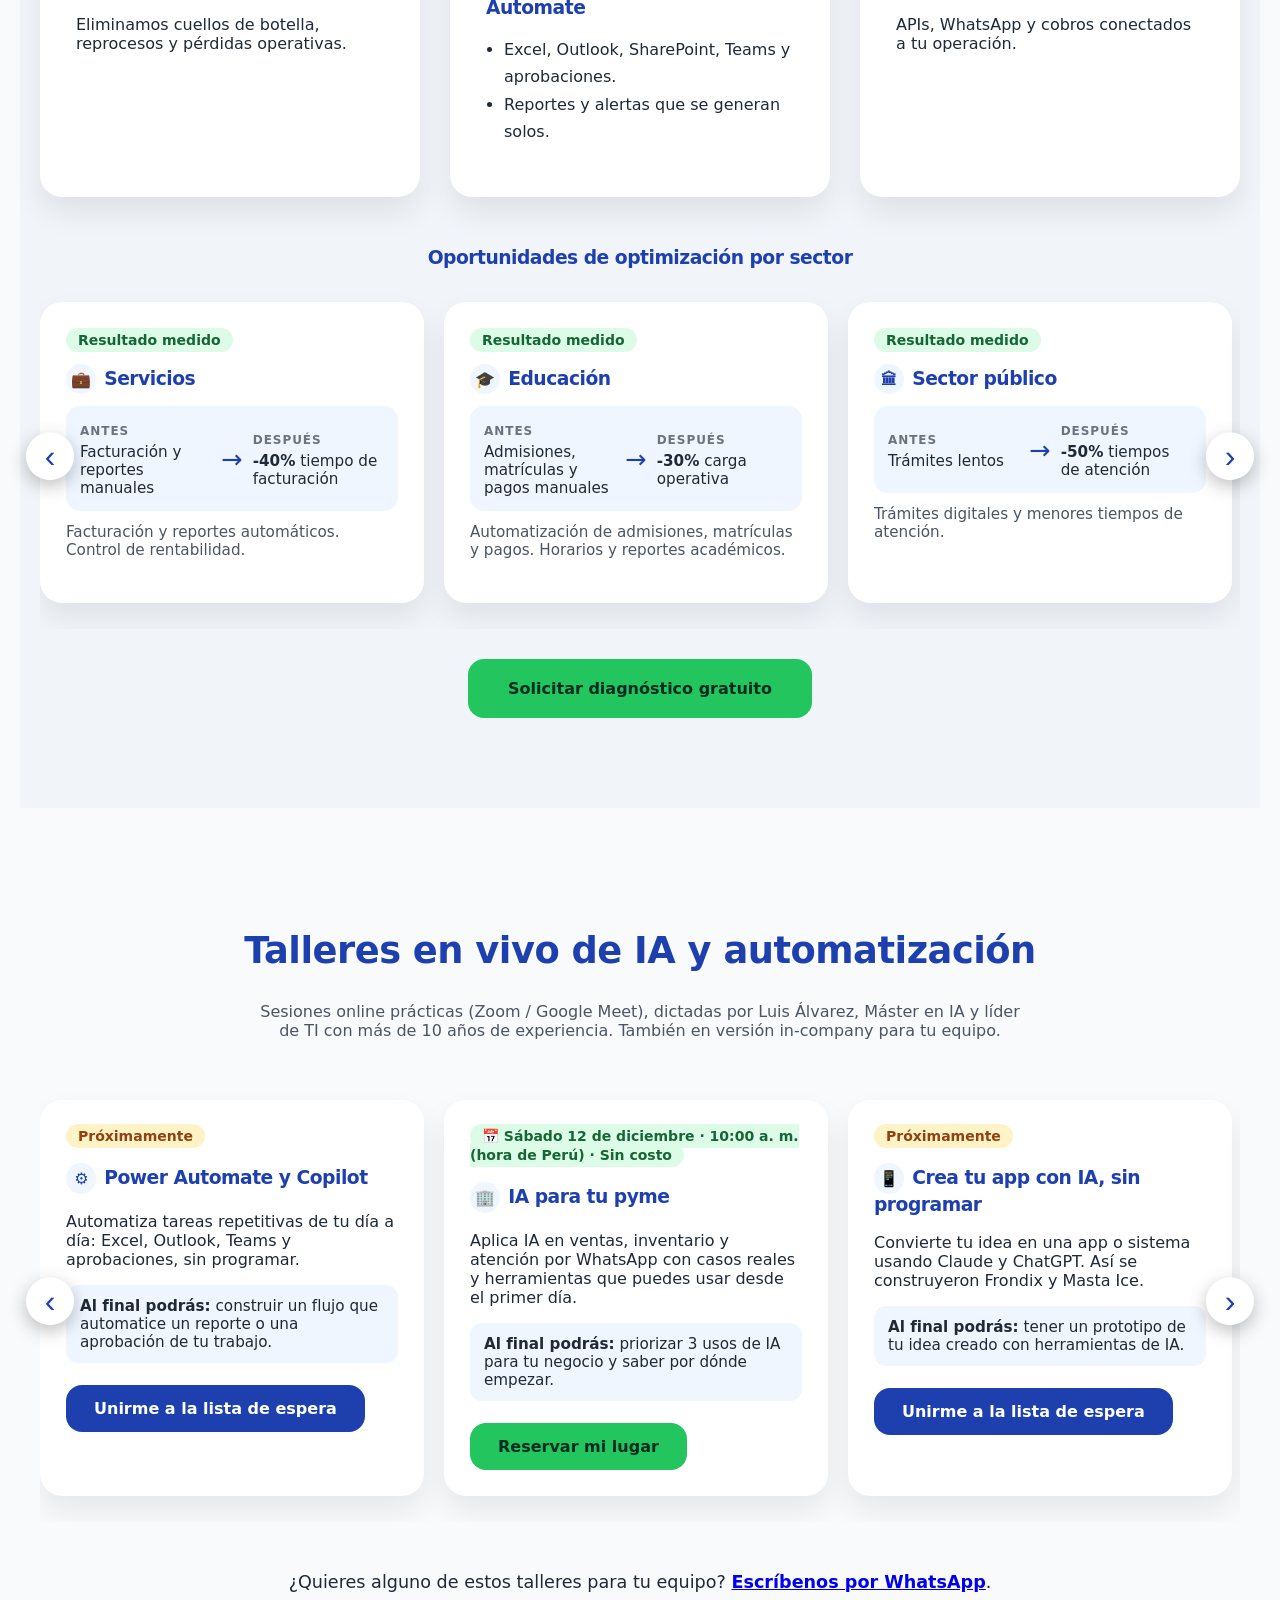
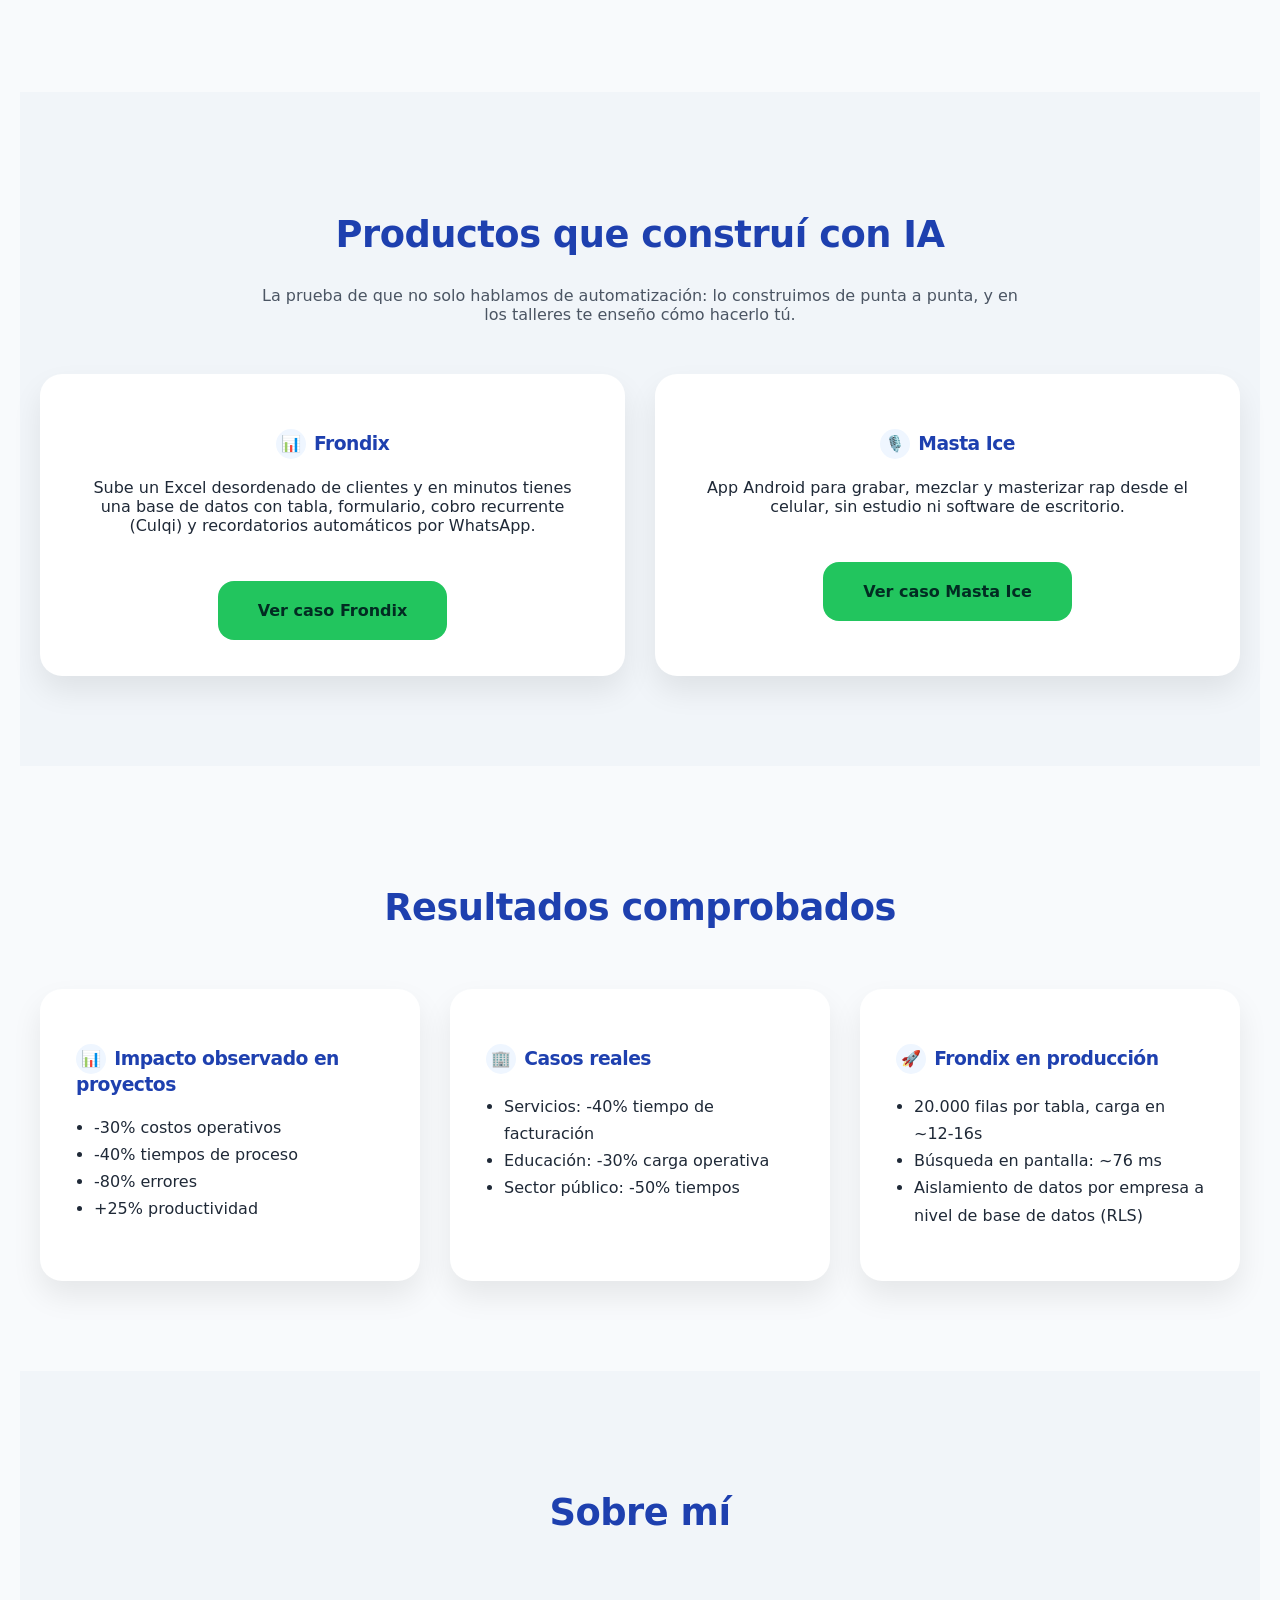
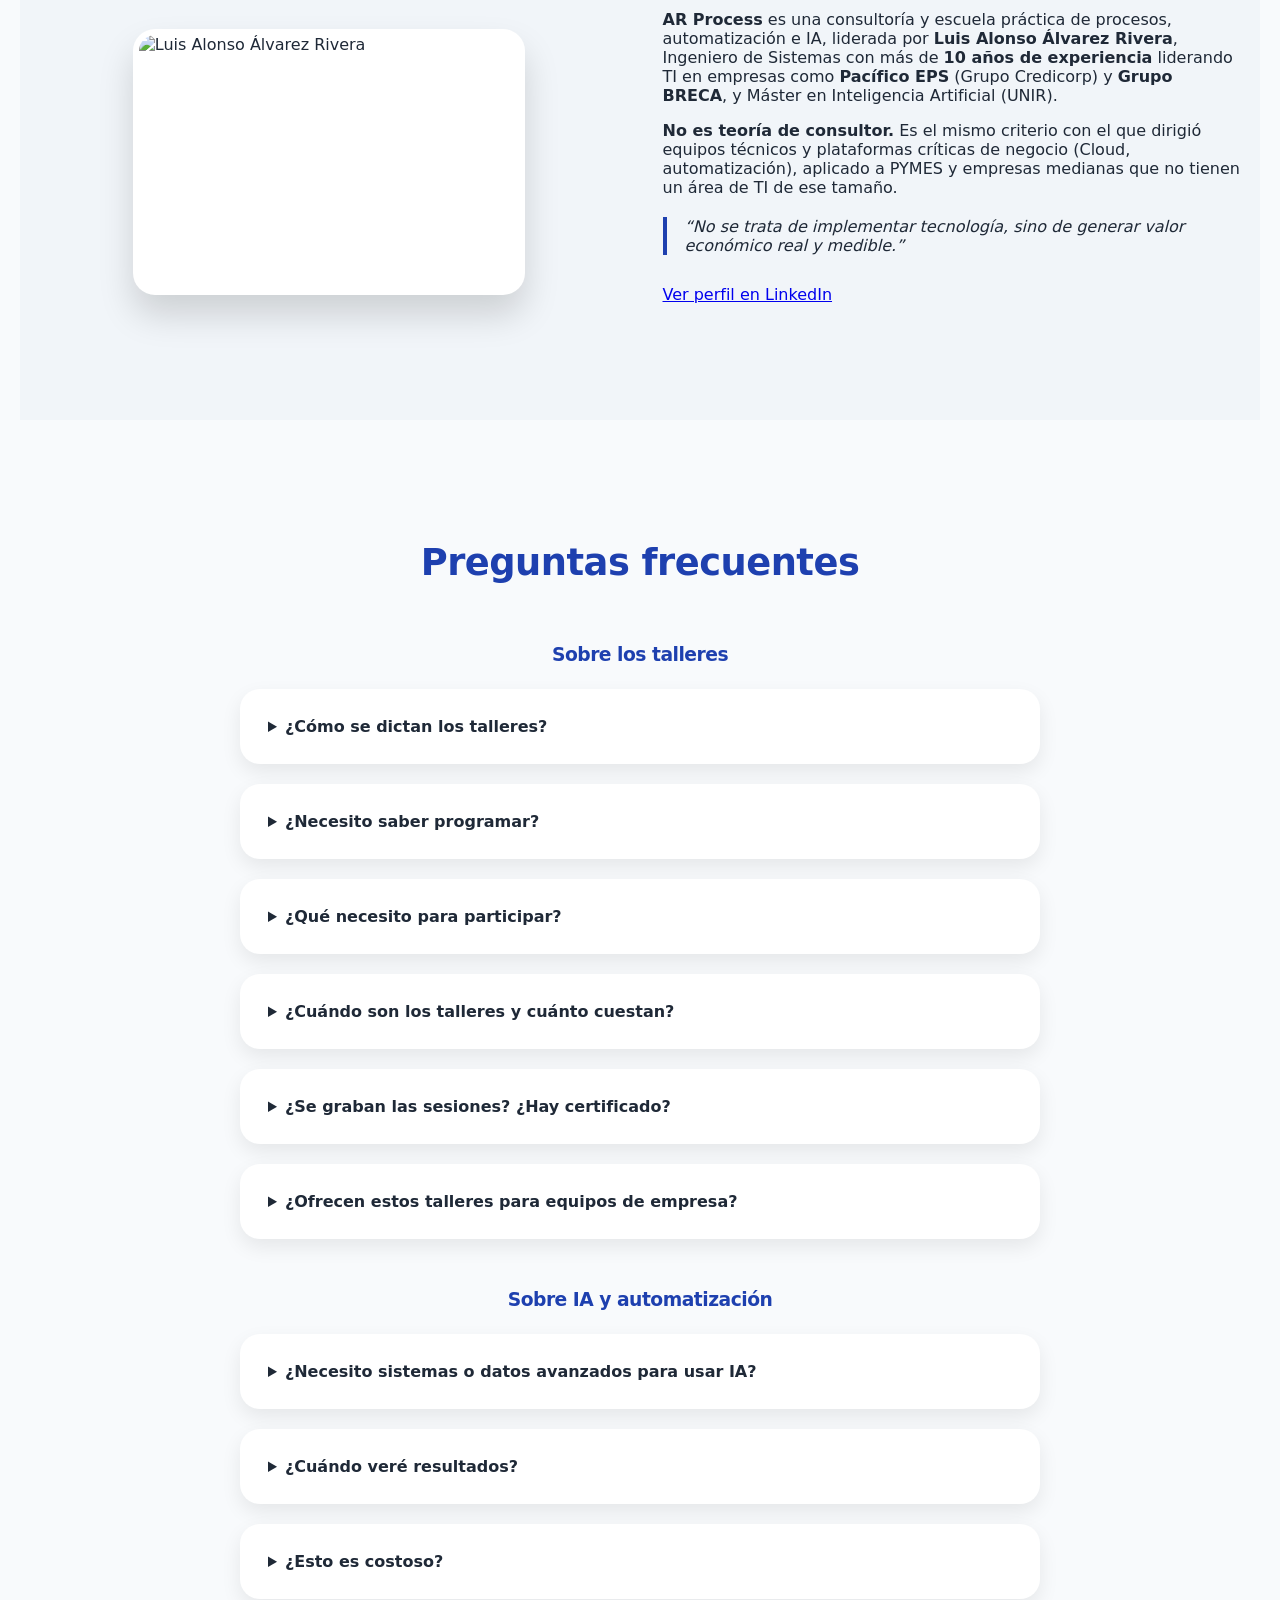
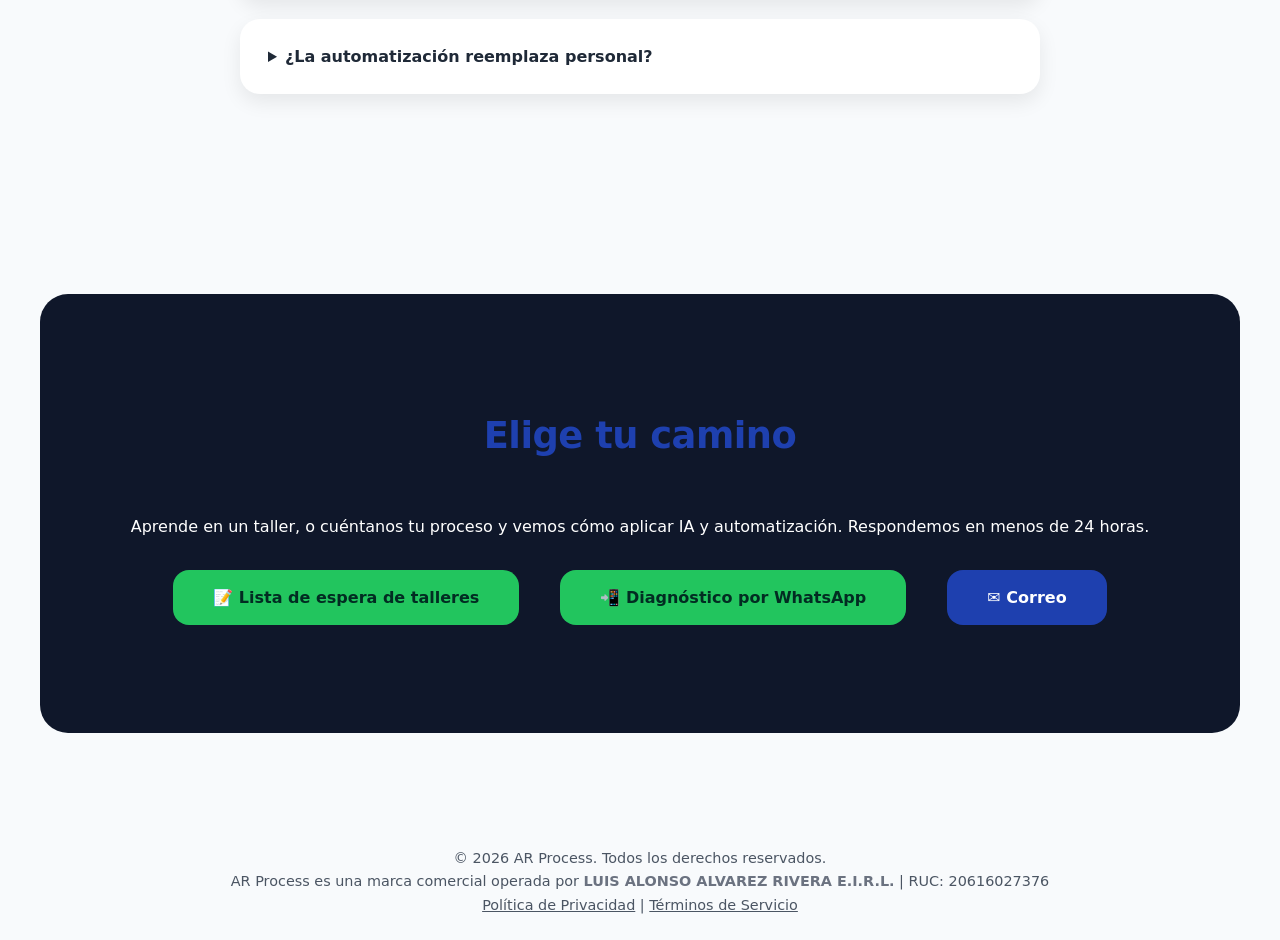
==== commit 803da88a: "Une industrias y antes/despues en un carrusel: Oportunidades de optimizacion por sector Co-Authored-" ====
--- a/index.html
+++ b/index.html
@@ -458,6 +458,15 @@
 .lead{margin:-20px auto 36px}
 }
 
+.opp{display:flex;flex-direction:column;gap:12px}
+.opp h3{margin:0}
+.tag{align-self:flex-start;background:#fef3c7;color:#92400e;padding:4px 12px;border-radius:99px;font-size:.875rem;font-weight:700}
+.tag.real{background:#dcfce7;color:#166534}
+.ba2{display:grid;grid-template-columns:1fr auto 1fr;gap:10px;align-items:center;background:#eff6ff;border-radius:14px;padding:14px}
+.ba2 small{font-size:.75rem;letter-spacing:.08em;color:#6b7280;font-weight:700}
+.ba2 p{margin:4px 0 0;font-size:.95rem}
+.ba2 .arrow{font-size:1.6rem;color:#1e40af}
+.opp .how{margin:0;color:#4b5563;font-size:.95rem}
 /* CARRUSEL */
 .carousel{position:relative}
 .carousel-track{display:flex;gap:20px;overflow-x:auto;scroll-snap-type:x mandatory;scrollbar-width:none;padding:10px 4px 26px}
@@ -589,37 +598,35 @@
 <div class="card"><h3><span class="ico" aria-hidden="true">🤖</span>Flujos con Power Automate</h3><ul><li>Excel, Outlook, SharePoint, Teams y aprobaciones.</li><li>Reportes y alertas que se generan solos.</li></ul></div>
 <div class="card"><h3><span class="ico" aria-hidden="true">🔗</span>Integraciones a medida</h3><p>APIs, WhatsApp y cobros conectados a tu operación.</p></div>
 </div>
-<h3 class="sub">Antes → Después</h3>
-<div class="grid">
-<div class="card ba">
-<p><strong>Antes</strong><br>Facturación y reportes manuales</p>
-<p class="arrow">→</p>
-<p><strong>Después</strong><br>-40% tiempo de facturación</p>
-<small>Sector servicios · automatización de flujos</small>
-</div>
-<div class="card ba">
-<p><strong>Antes</strong><br>Admisiones, matrículas y pagos manuales</p>
-<p class="arrow">→</p>
-<p><strong>Después</strong><br>-30% carga operativa</p>
-<small>Educación · automatización de procesos</small>
-</div>
-<div class="card ba">
-<p><strong>Antes</strong><br>Trámites lentos</p>
-<p class="arrow">→</p>
-<p><strong>Después</strong><br>-50% tiempos de atención</p>
-<small>Sector público · trámites digitales</small>
-</div>
-</div>
-
-<h3 class="sub">Industrias que optimizamos</h3>
+<h3 class="sub">Oportunidades de optimización por sector</h3>
 <div class="carousel" data-carousel>
 <button type="button" class="car-btn prev" aria-label="Anterior" disabled>‹</button>
-<div class="carousel-track" tabindex="0" role="region" aria-label="Industrias que optimizamos">
-<div class="card"><h3><span class="ico" aria-hidden="true">🎓</span>Educación</h3><p>Automatización de admisiones, matrículas y pagos. Horarios y reportes académicos.</p></div>
-<div class="card"><h3><span class="ico" aria-hidden="true">🏥</span>Salud</h3><p>Admisión y facturación más rápidas, con menos errores administrativos.</p></div>
-<div class="card"><h3><span class="ico" aria-hidden="true">💼</span>Servicios</h3><p>Facturación y reportes automáticos. Control de rentabilidad.</p></div>
-<div class="card"><h3><span class="ico" aria-hidden="true">🏭</span>Comercio / Manufactura</h3><p>Inventarios optimizados y reducción de mermas.</p></div>
-<div class="card"><h3><span class="ico" aria-hidden="true">🏛</span>Sector público</h3><p>Trámites digitales y menores tiempos de atención.</p></div>
+<div class="carousel-track" tabindex="0" role="region" aria-label="Oportunidades de optimización por sector">
+<div class="card opp"><span class="tag real">Resultado medido</span>
+<h3><span class="ico" aria-hidden="true">💼</span>Servicios</h3>
+<div class="ba2"><div><small>ANTES</small><p>Facturación y reportes manuales</p></div><span class="arrow" aria-hidden="true">→</span><div><small>DESPUÉS</small><p><strong>-40%</strong> tiempo de facturación</p></div></div>
+<p class="how">Facturación y reportes automáticos. Control de rentabilidad.</p>
+</div>
+<div class="card opp"><span class="tag real">Resultado medido</span>
+<h3><span class="ico" aria-hidden="true">🎓</span>Educación</h3>
+<div class="ba2"><div><small>ANTES</small><p>Admisiones, matrículas y pagos manuales</p></div><span class="arrow" aria-hidden="true">→</span><div><small>DESPUÉS</small><p><strong>-30%</strong> carga operativa</p></div></div>
+<p class="how">Automatización de admisiones, matrículas y pagos. Horarios y reportes académicos.</p>
+</div>
+<div class="card opp"><span class="tag real">Resultado medido</span>
+<h3><span class="ico" aria-hidden="true">🏛</span>Sector público</h3>
+<div class="ba2"><div><small>ANTES</small><p>Trámites lentos</p></div><span class="arrow" aria-hidden="true">→</span><div><small>DESPUÉS</small><p><strong>-50%</strong> tiempos de atención</p></div></div>
+<p class="how">Trámites digitales y menores tiempos de atención.</p>
+</div>
+<div class="card opp"><span class="tag">Oportunidad</span>
+<h3><span class="ico" aria-hidden="true">🏥</span>Salud</h3>
+<div class="ba2"><div><small>ANTES</small><p>Admisión y facturación lentas</p></div><span class="arrow" aria-hidden="true">→</span><div><small>DESPUÉS</small><p>Más rápidas y con menos errores administrativos</p></div></div>
+<p class="how">Admisión y facturación más rápidas, con menos errores.</p>
+</div>
+<div class="card opp"><span class="tag">Oportunidad</span>
+<h3><span class="ico" aria-hidden="true">🏭</span>Comercio / Manufactura</h3>
+<div class="ba2"><div><small>ANTES</small><p>Inventarios sin optimizar y mermas</p></div><span class="arrow" aria-hidden="true">→</span><div><small>DESPUÉS</small><p>Inventarios optimizados y menos mermas</p></div></div>
+<p class="how">Inventarios optimizados y reducción de mermas.</p>
+</div>
 </div>
 <button type="button" class="car-btn next" aria-label="Siguiente">›</button>
 </div>
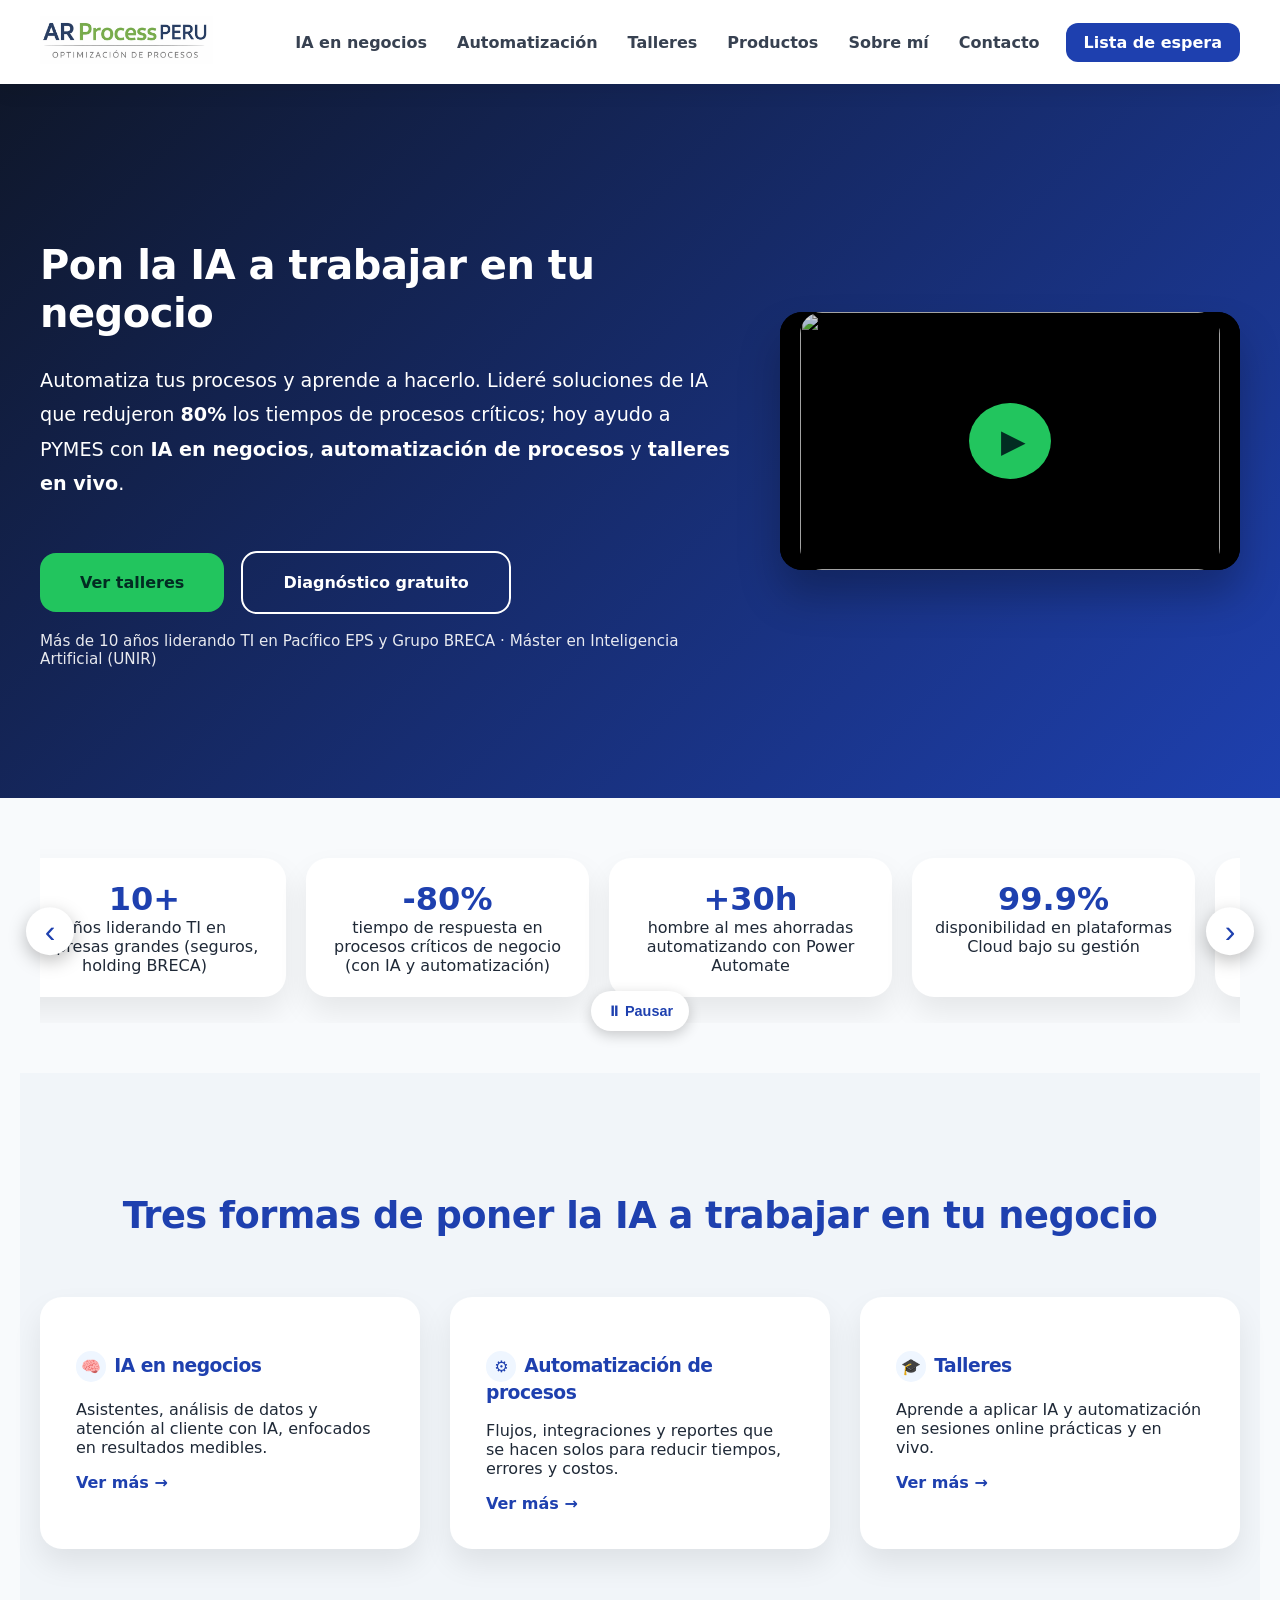
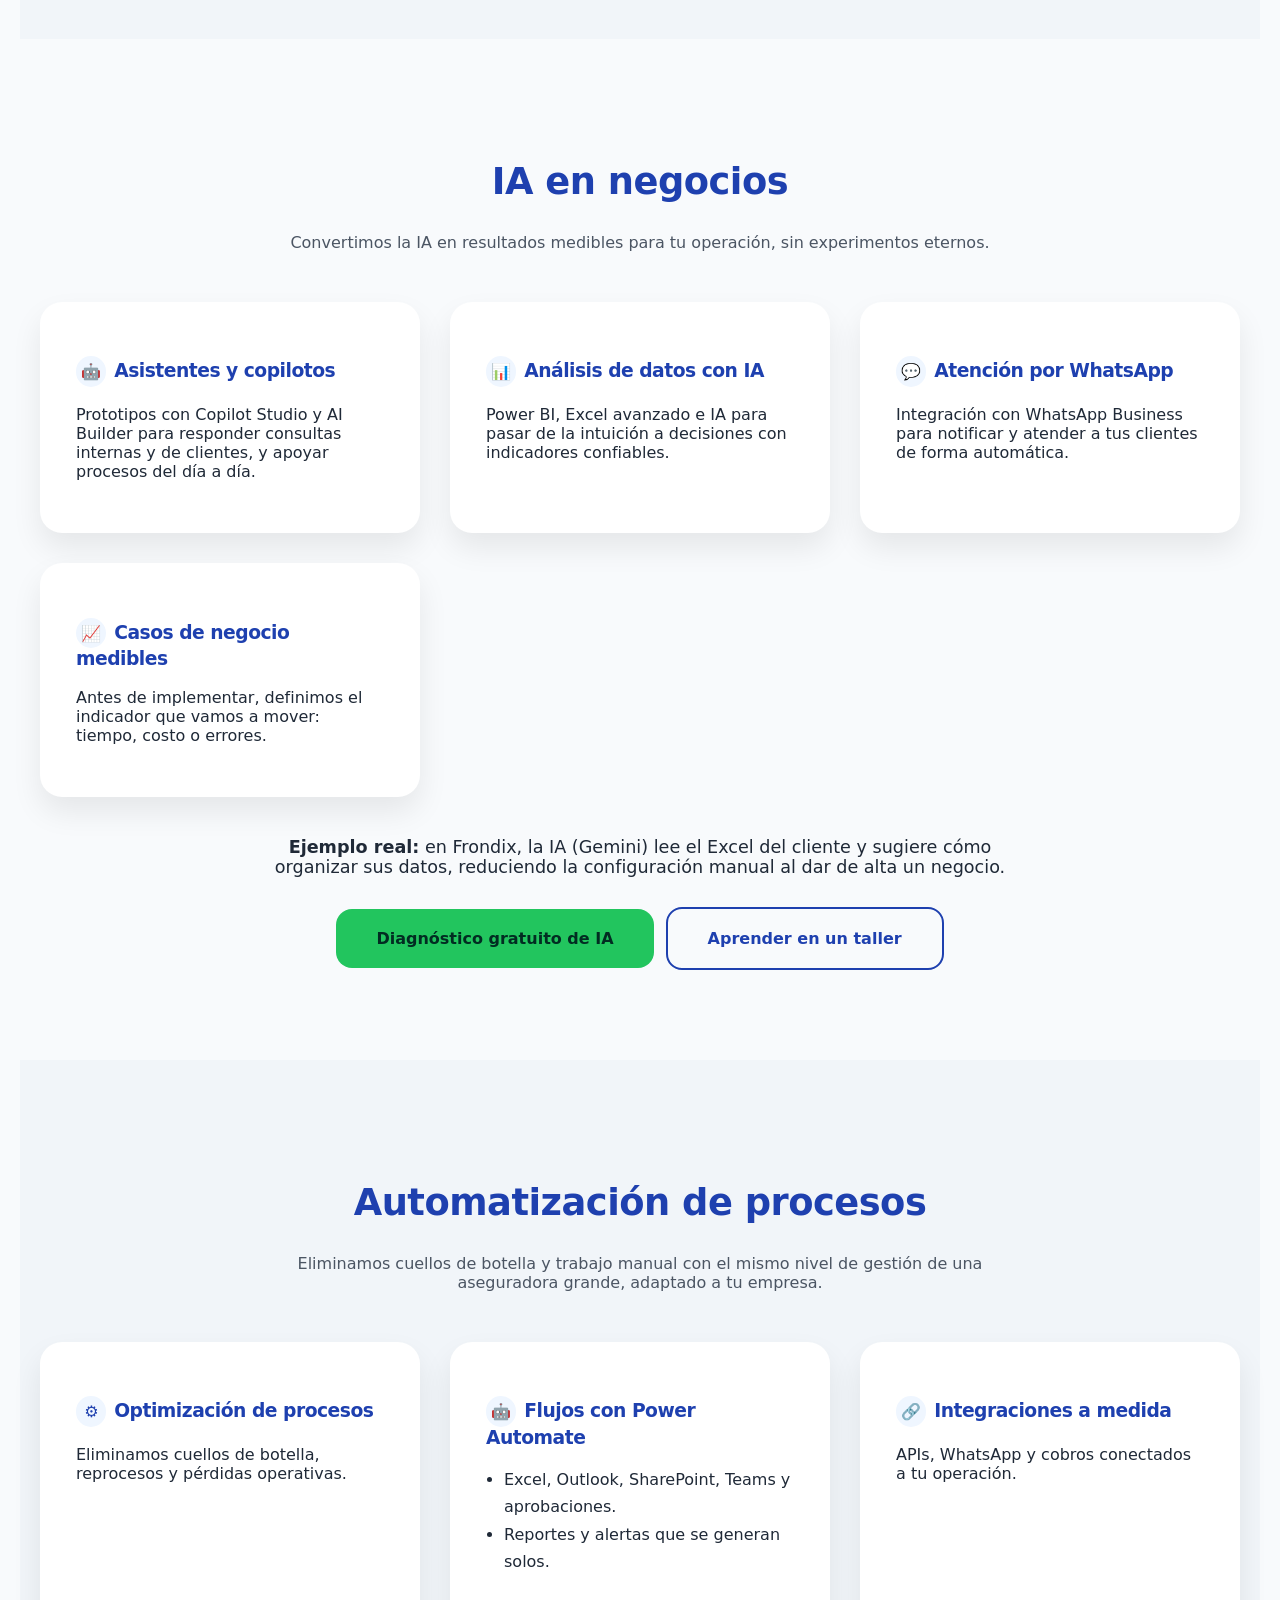
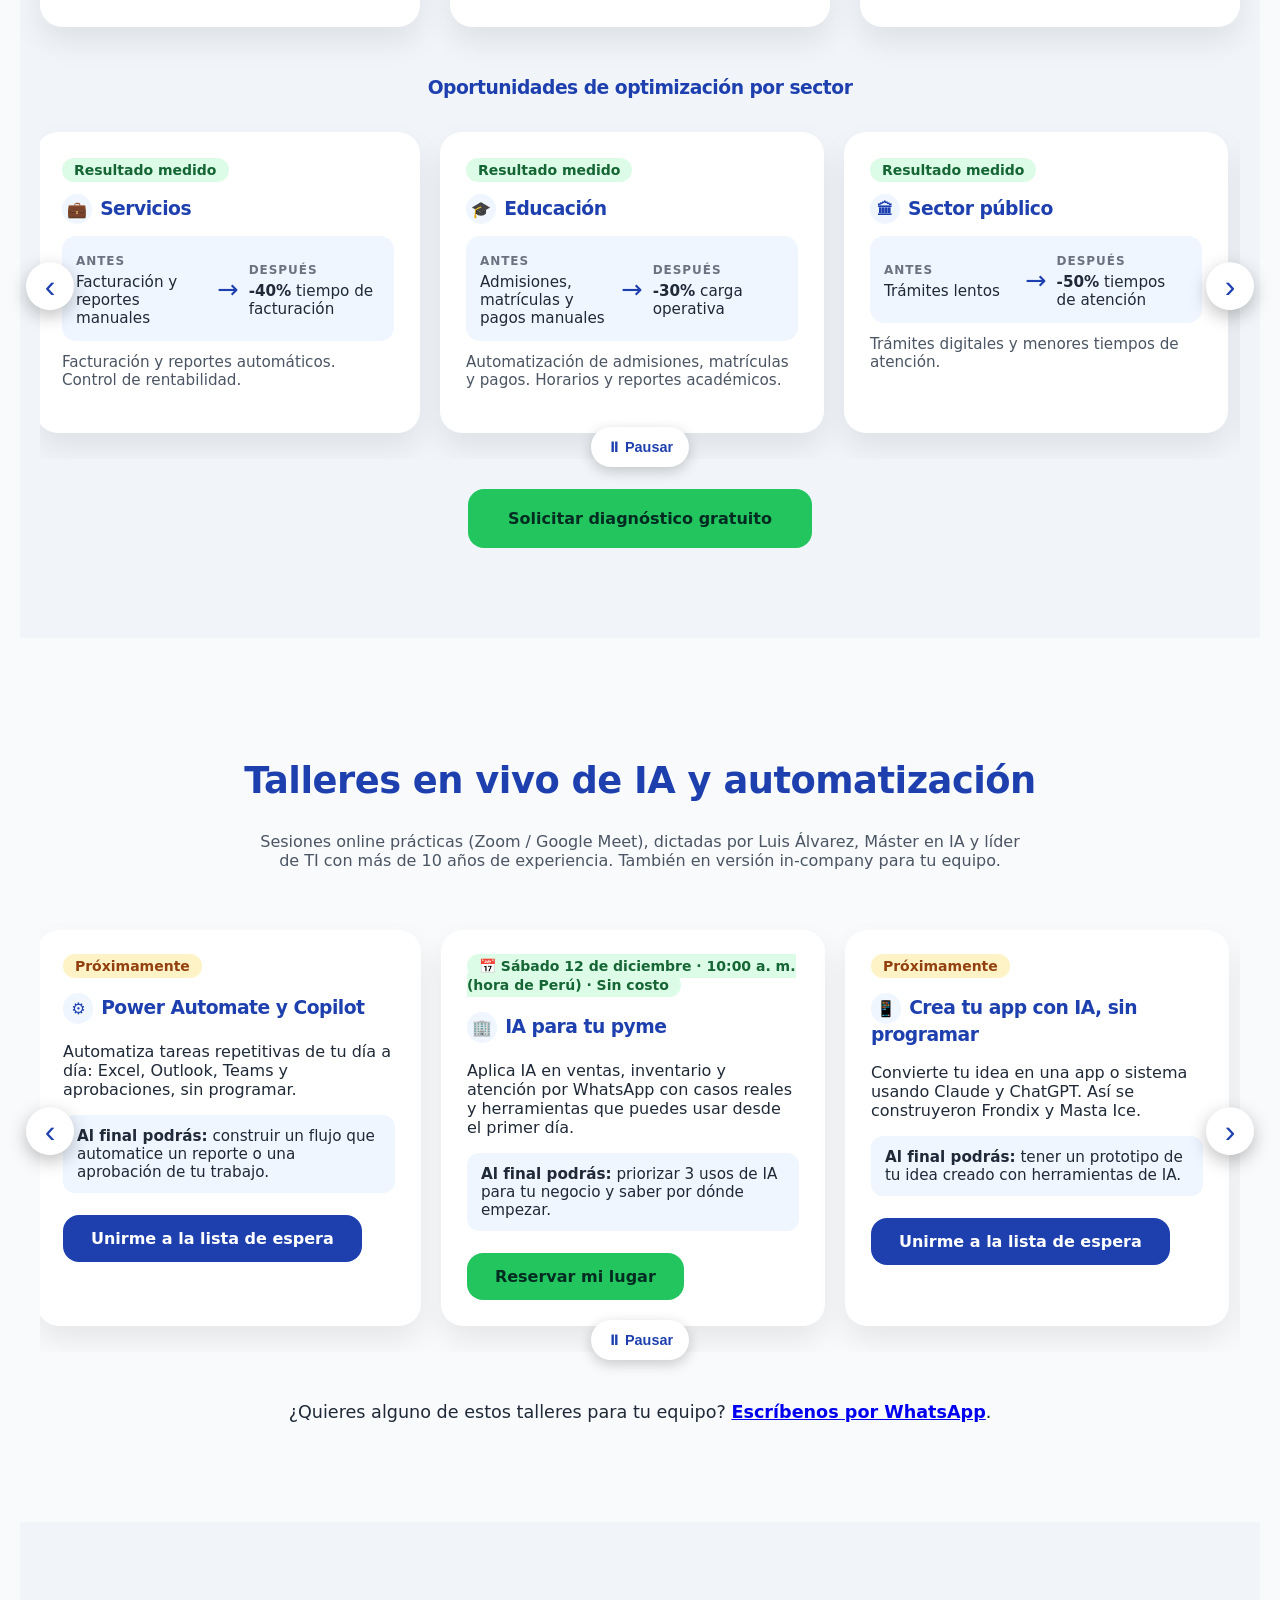
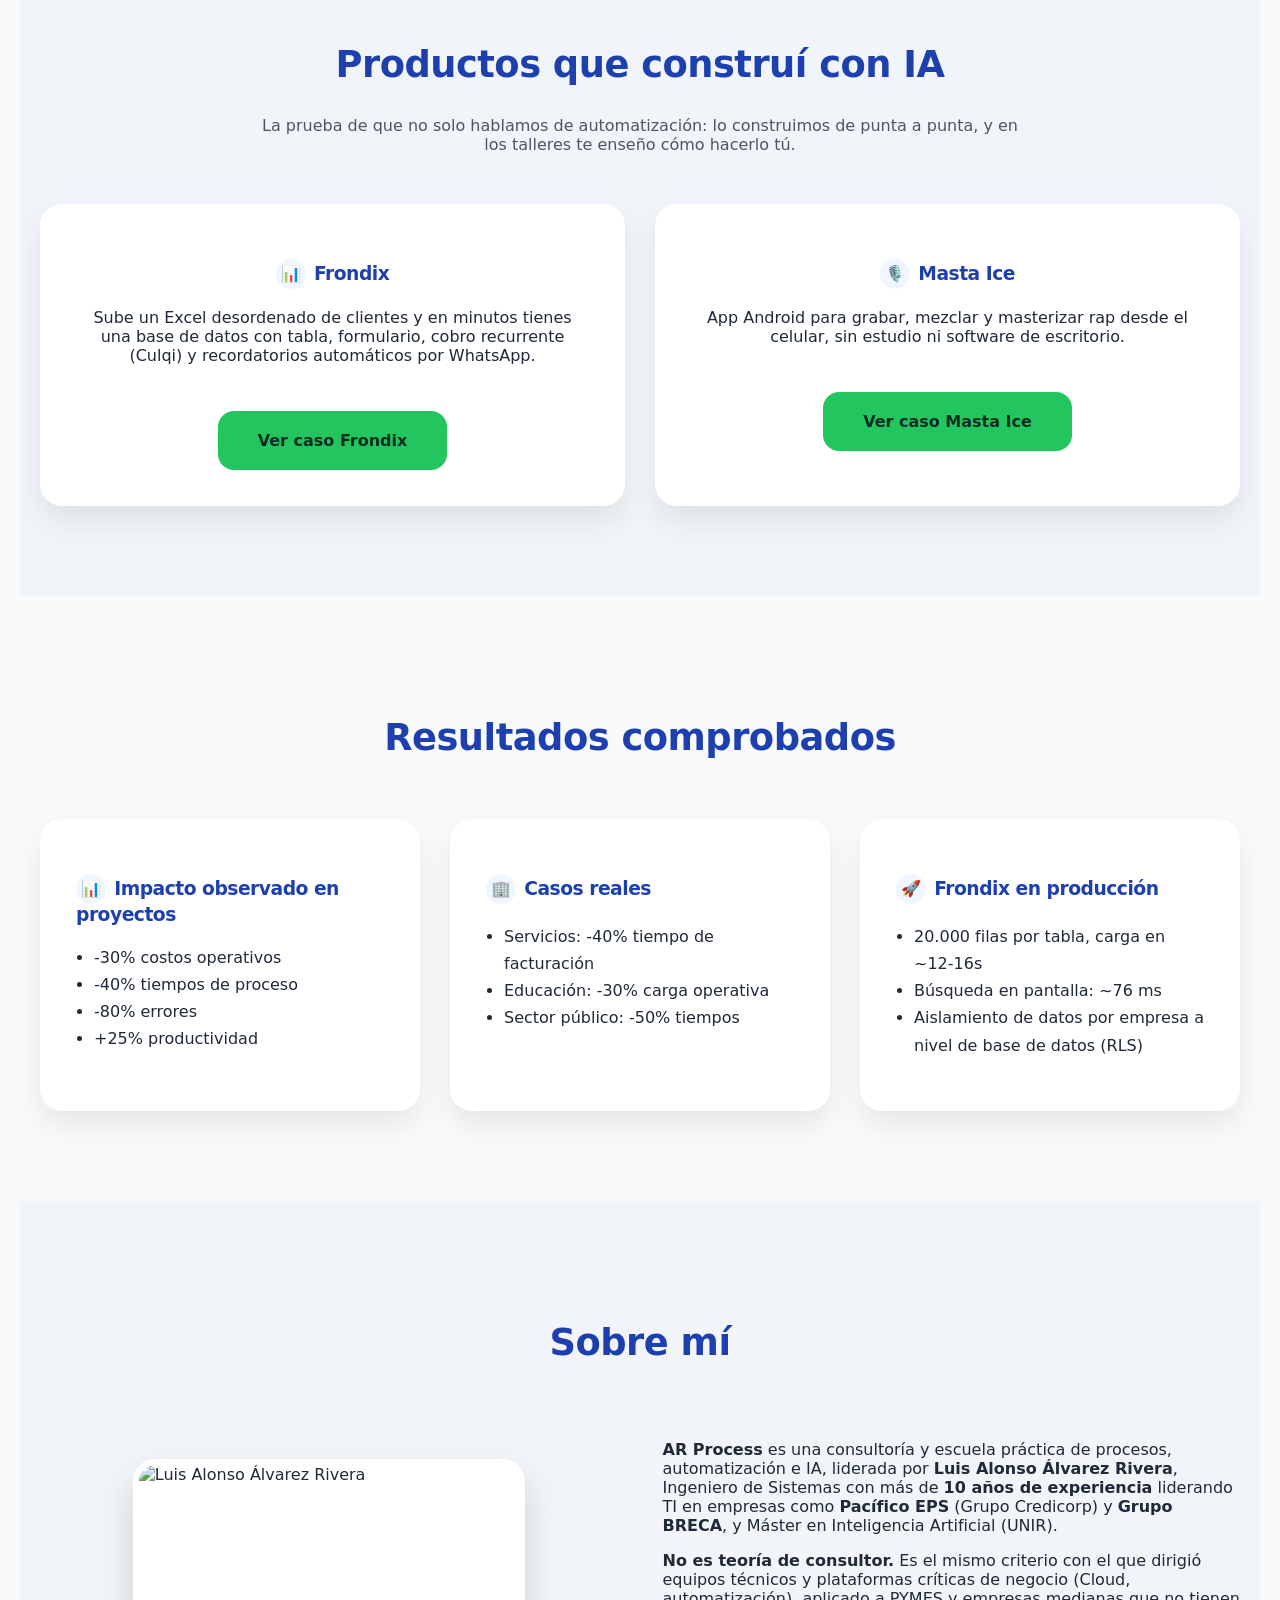
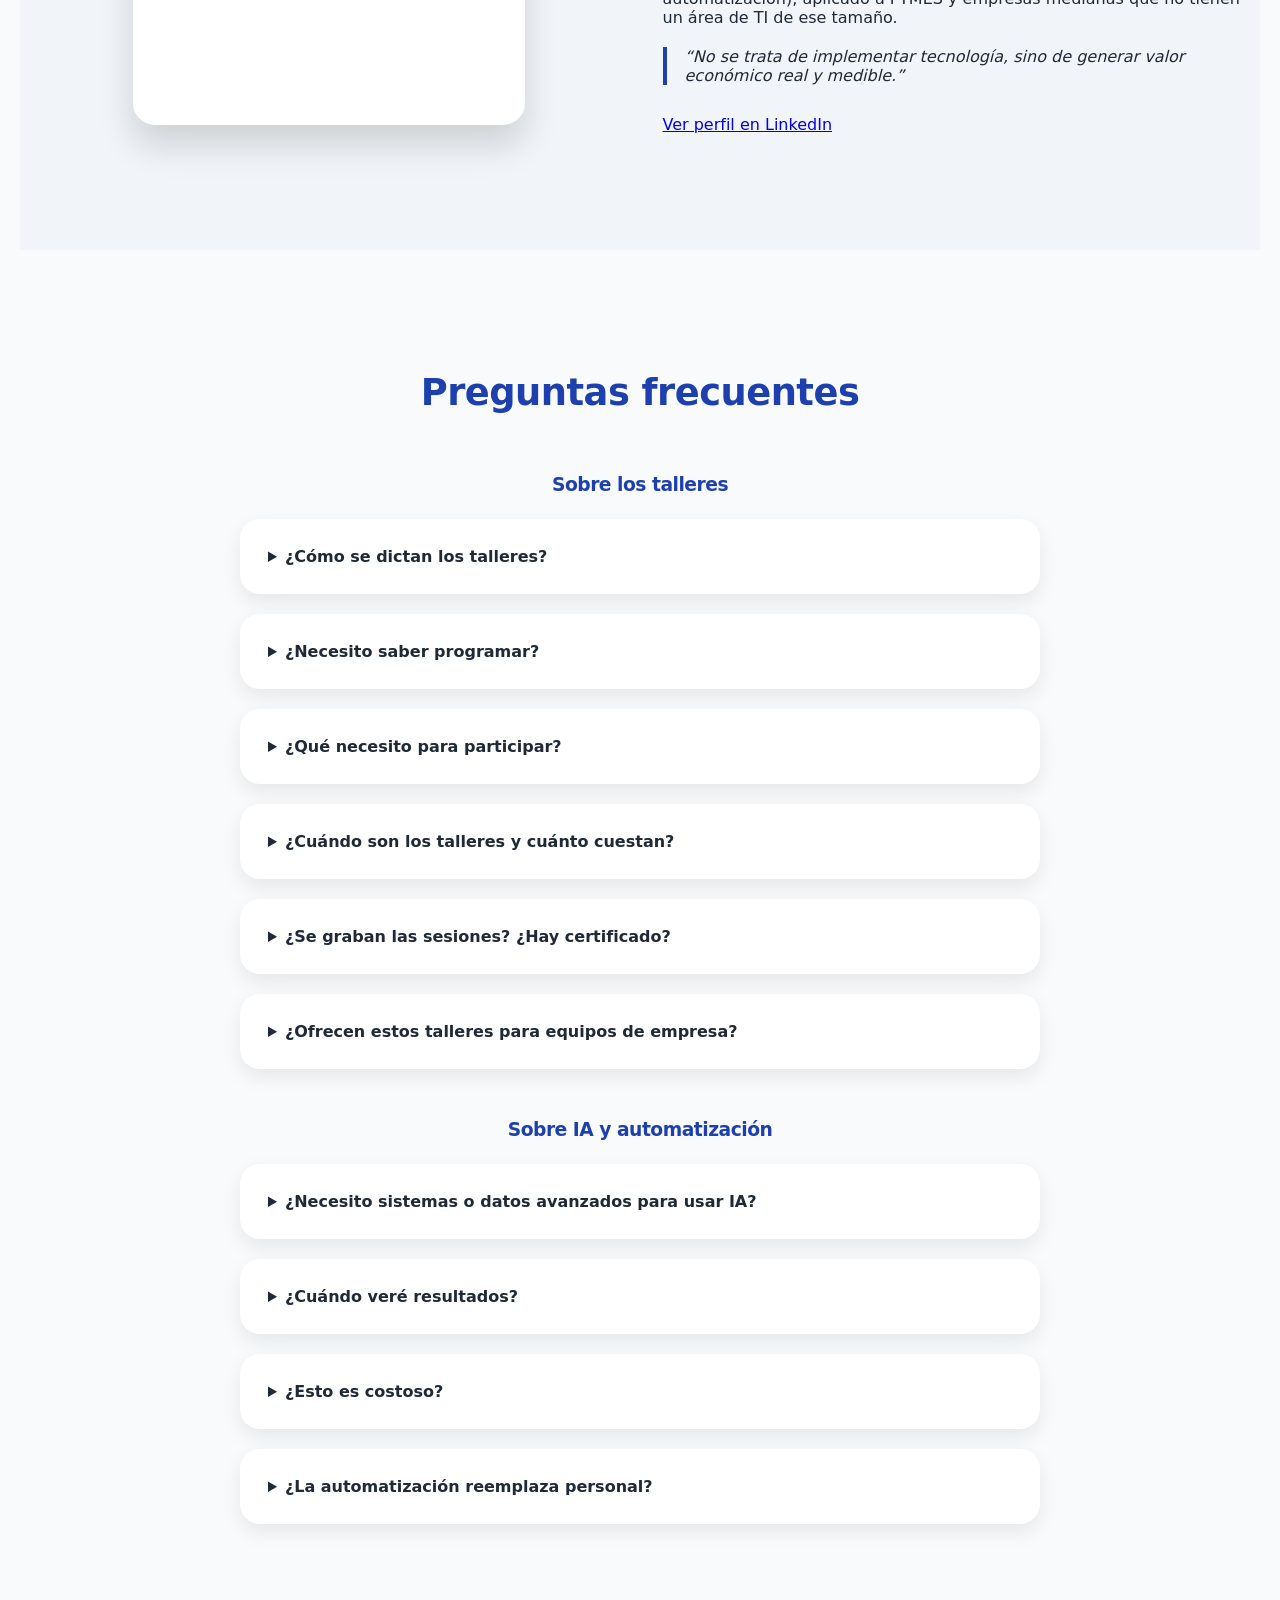
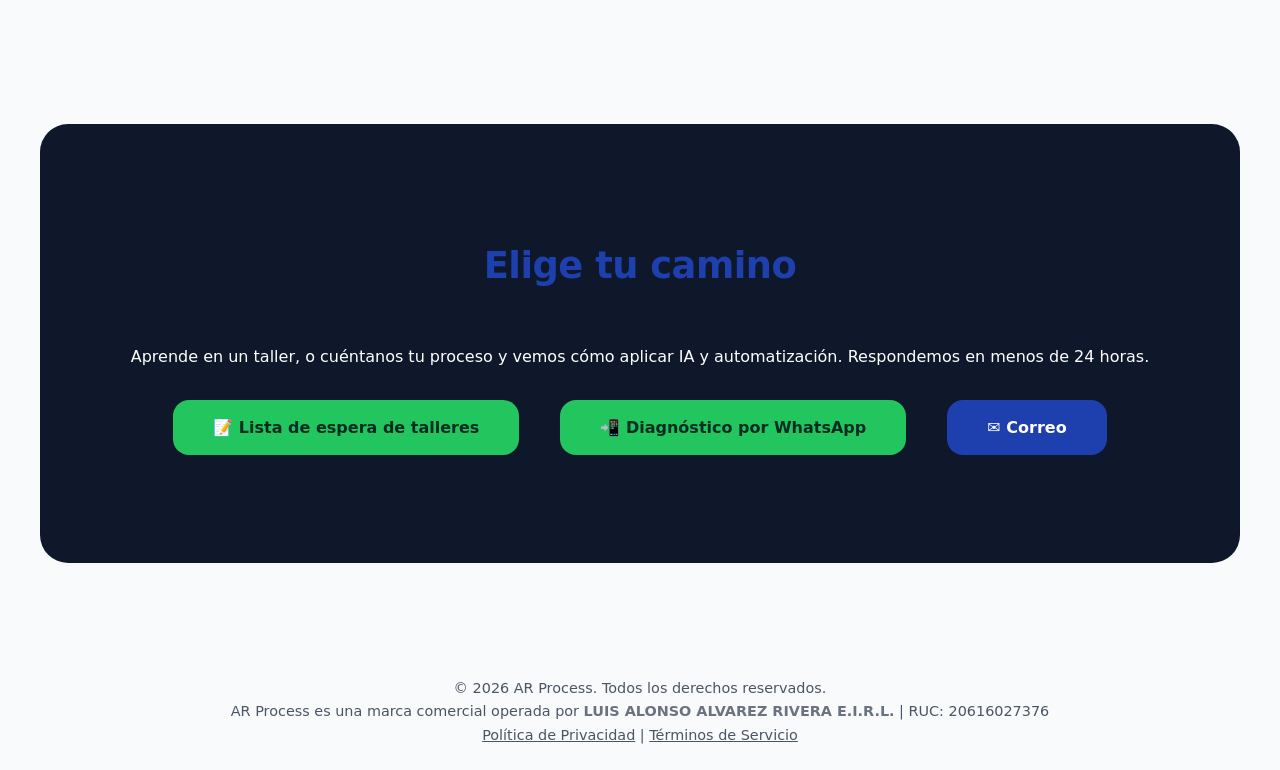
==== commit 42580f34: "Cifras en carrusel; carruseles con movimiento lento, bucle infinito y boton de pausa Co-Authored-By:" ====
--- a/index.html
+++ b/index.html
@@ -467,6 +467,12 @@
 .ba2 p{margin:4px 0 0;font-size:.95rem}
 .ba2 .arrow{font-size:1.6rem;color:#1e40af}
 .opp .how{margin:0;color:#4b5563;font-size:.95rem}
+.carousel.is-js .carousel-track{scroll-snap-type:none}
+.carousel.small .carousel-track>.card{flex-basis:calc((100% - 60px)/4);padding:22px}
+.car-pause{display:none;position:absolute;left:50%;bottom:-8px;transform:translateX(-50%);z-index:2;border:0;border-radius:99px;background:#fff;color:#1e40af;font-weight:700;font-size:.9rem;padding:8px 16px;min-height:40px;box-shadow:0 4px 14px rgba(0,0,0,.2);cursor:pointer}
+.carousel.is-js .car-pause{display:inline-block}
+@media(max-width:1100px){.carousel.small .carousel-track>.card{flex-basis:calc((100% - 20px)/2)}}
+@media(max-width:700px){.carousel.small .carousel-track>.card{flex-basis:70%}}
 /* CARRUSEL */
 .carousel{position:relative}
 .carousel-track{display:flex;gap:20px;overflow-x:auto;scroll-snap-type:x mandatory;scrollbar-width:none;padding:10px 4px 26px}
@@ -545,7 +551,9 @@
 
 <!-- 2. CIFRAS: datos duros + prueba personal -->
 <section class="stats">
-<div class="grid">
+<div class="carousel small" data-carousel>
+<button type="button" class="car-btn prev" aria-label="Anterior">‹</button>
+<div class="carousel-track" tabindex="0" role="region" aria-label="Cifras clave">
 <div class="card" style="text-align:center;">
 <p class="stat">10+</p>
 <p>años liderando TI en empresas grandes (seguros, holding BRECA)</p>
@@ -562,6 +570,8 @@
 <p class="stat">99.9%</p>
 <p>disponibilidad en plataformas Cloud bajo su gestión</p>
 </div>
+</div>
+<button type="button" class="car-btn next" aria-label="Siguiente">›</button>
 </div>
 </section>
 
@@ -600,7 +610,7 @@
 </div>
 <h3 class="sub">Oportunidades de optimización por sector</h3>
 <div class="carousel" data-carousel>
-<button type="button" class="car-btn prev" aria-label="Anterior" disabled>‹</button>
+<button type="button" class="car-btn prev" aria-label="Anterior">‹</button>
 <div class="carousel-track" tabindex="0" role="region" aria-label="Oportunidades de optimización por sector">
 <div class="card opp"><span class="tag real">Resultado medido</span>
 <h3><span class="ico" aria-hidden="true">💼</span>Servicios</h3>
@@ -639,7 +649,7 @@
 <h2>Talleres en vivo de IA y automatización</h2>
 <p class="lead">Sesiones online prácticas (Zoom / Google Meet), dictadas por Luis Álvarez, Máster en IA y líder de TI con más de 10 años de experiencia. También en versión in-company para tu equipo.</p>
 <div class="carousel" data-carousel>
-<button type="button" class="car-btn prev" aria-label="Anterior" disabled>‹</button>
+<button type="button" class="car-btn prev" aria-label="Anterior">‹</button>
 <div class="carousel-track" tabindex="0" role="region" aria-label="Talleres">
 <div class="card"><span class="badge">Próximamente</span>
 <h3><span class="ico" aria-hidden="true">⚙️</span>Power Automate y Copilot</h3>
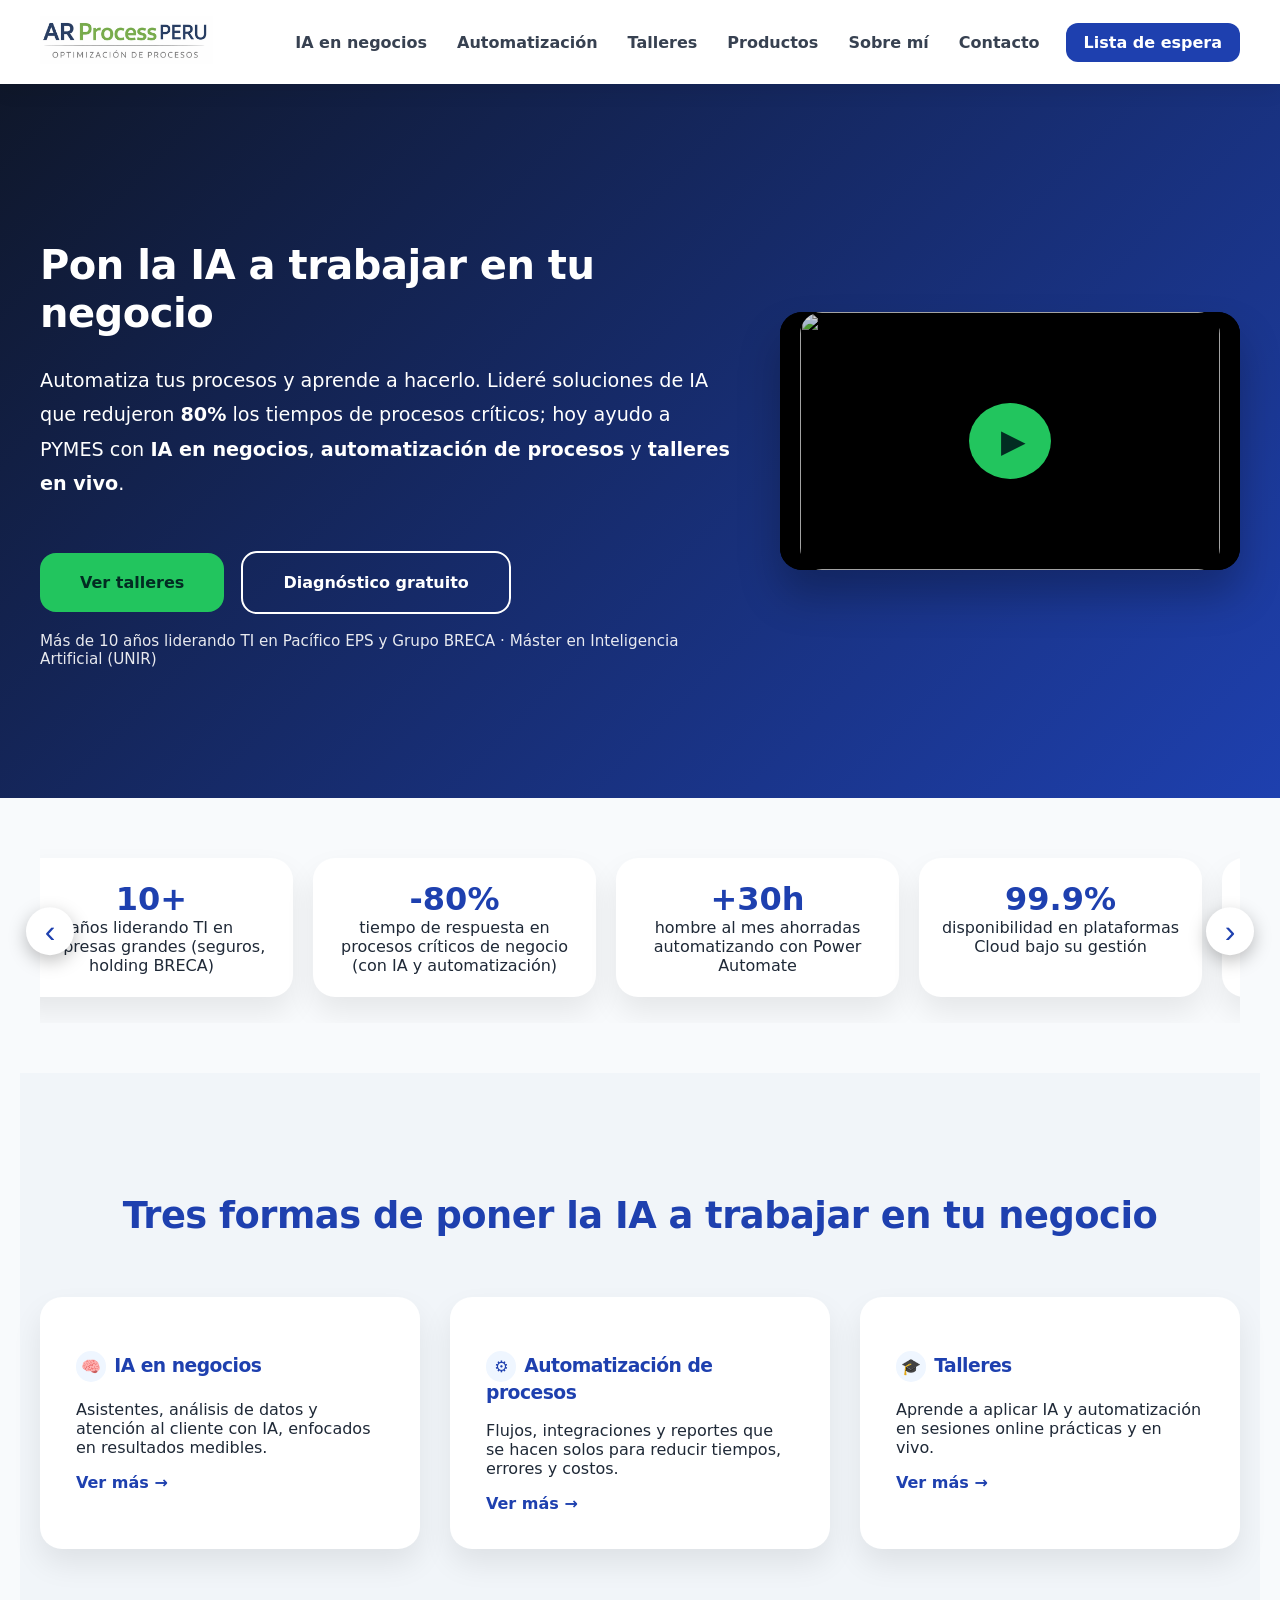
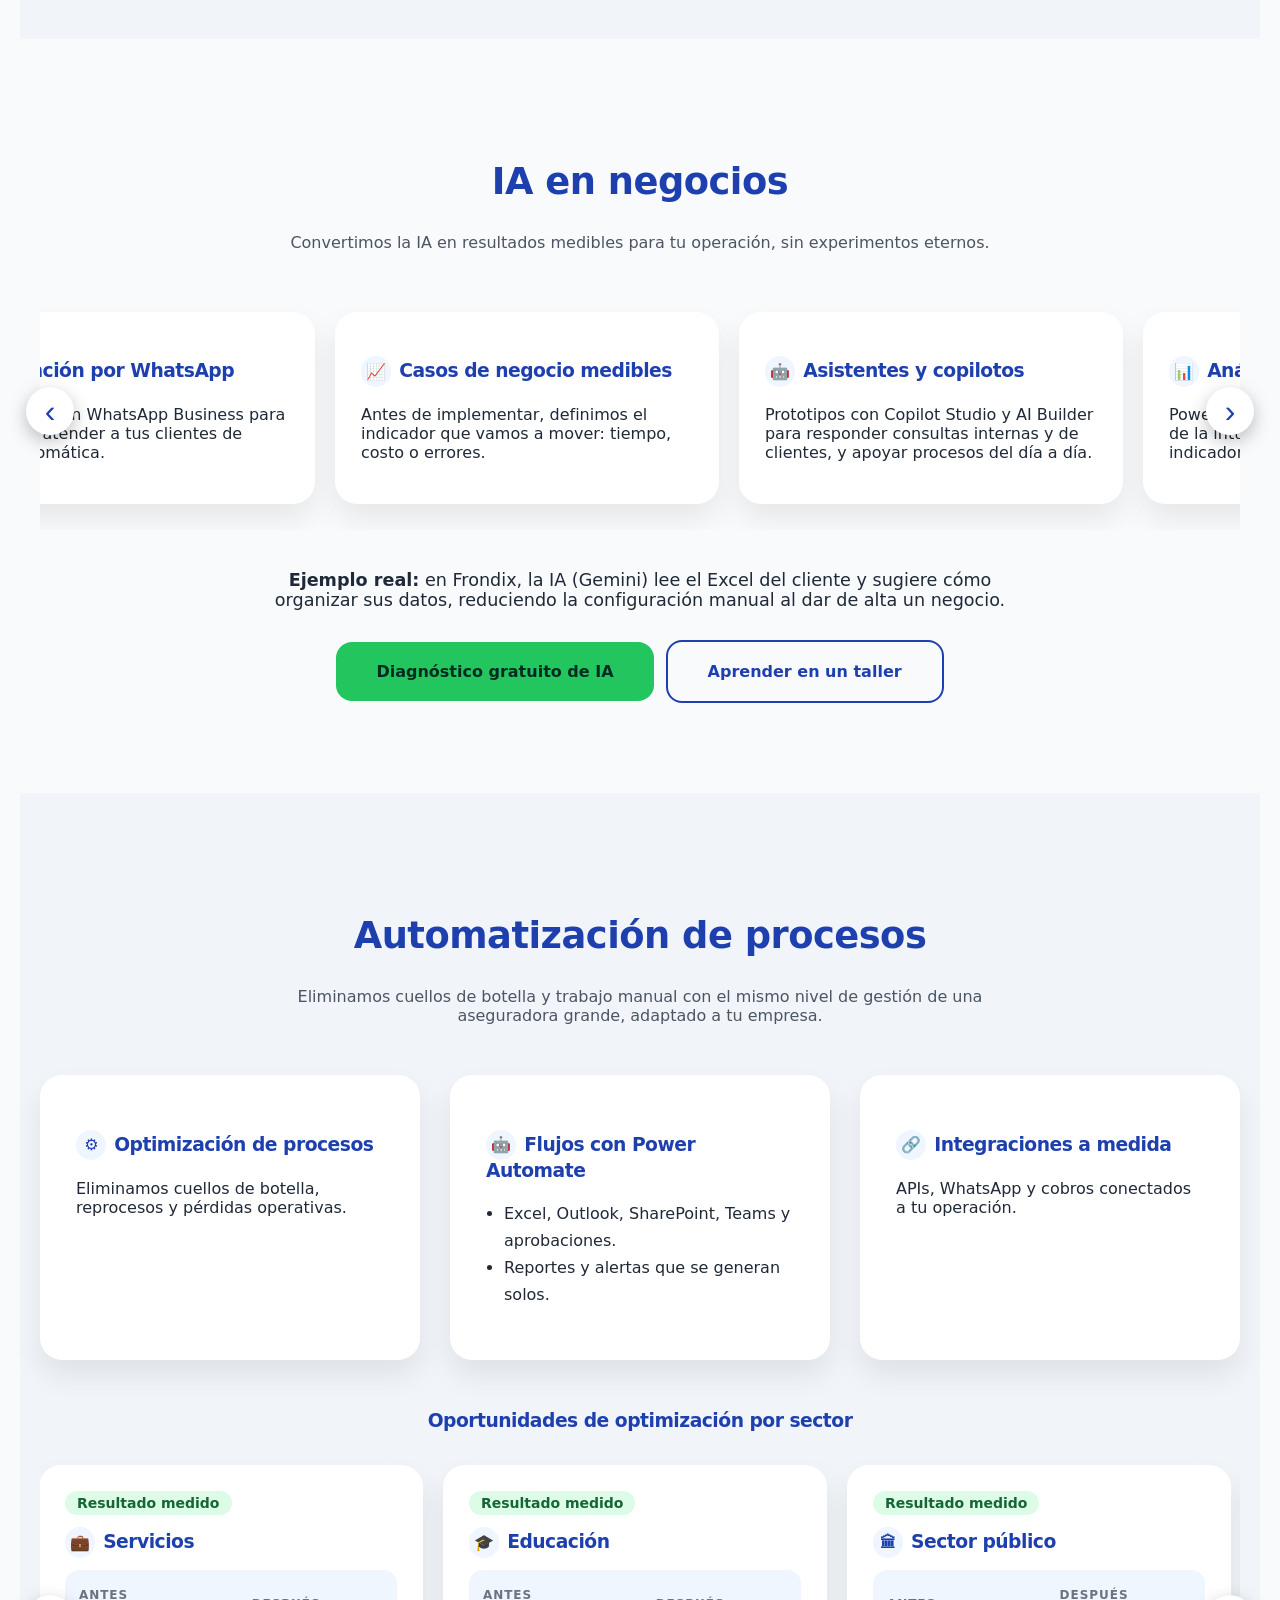
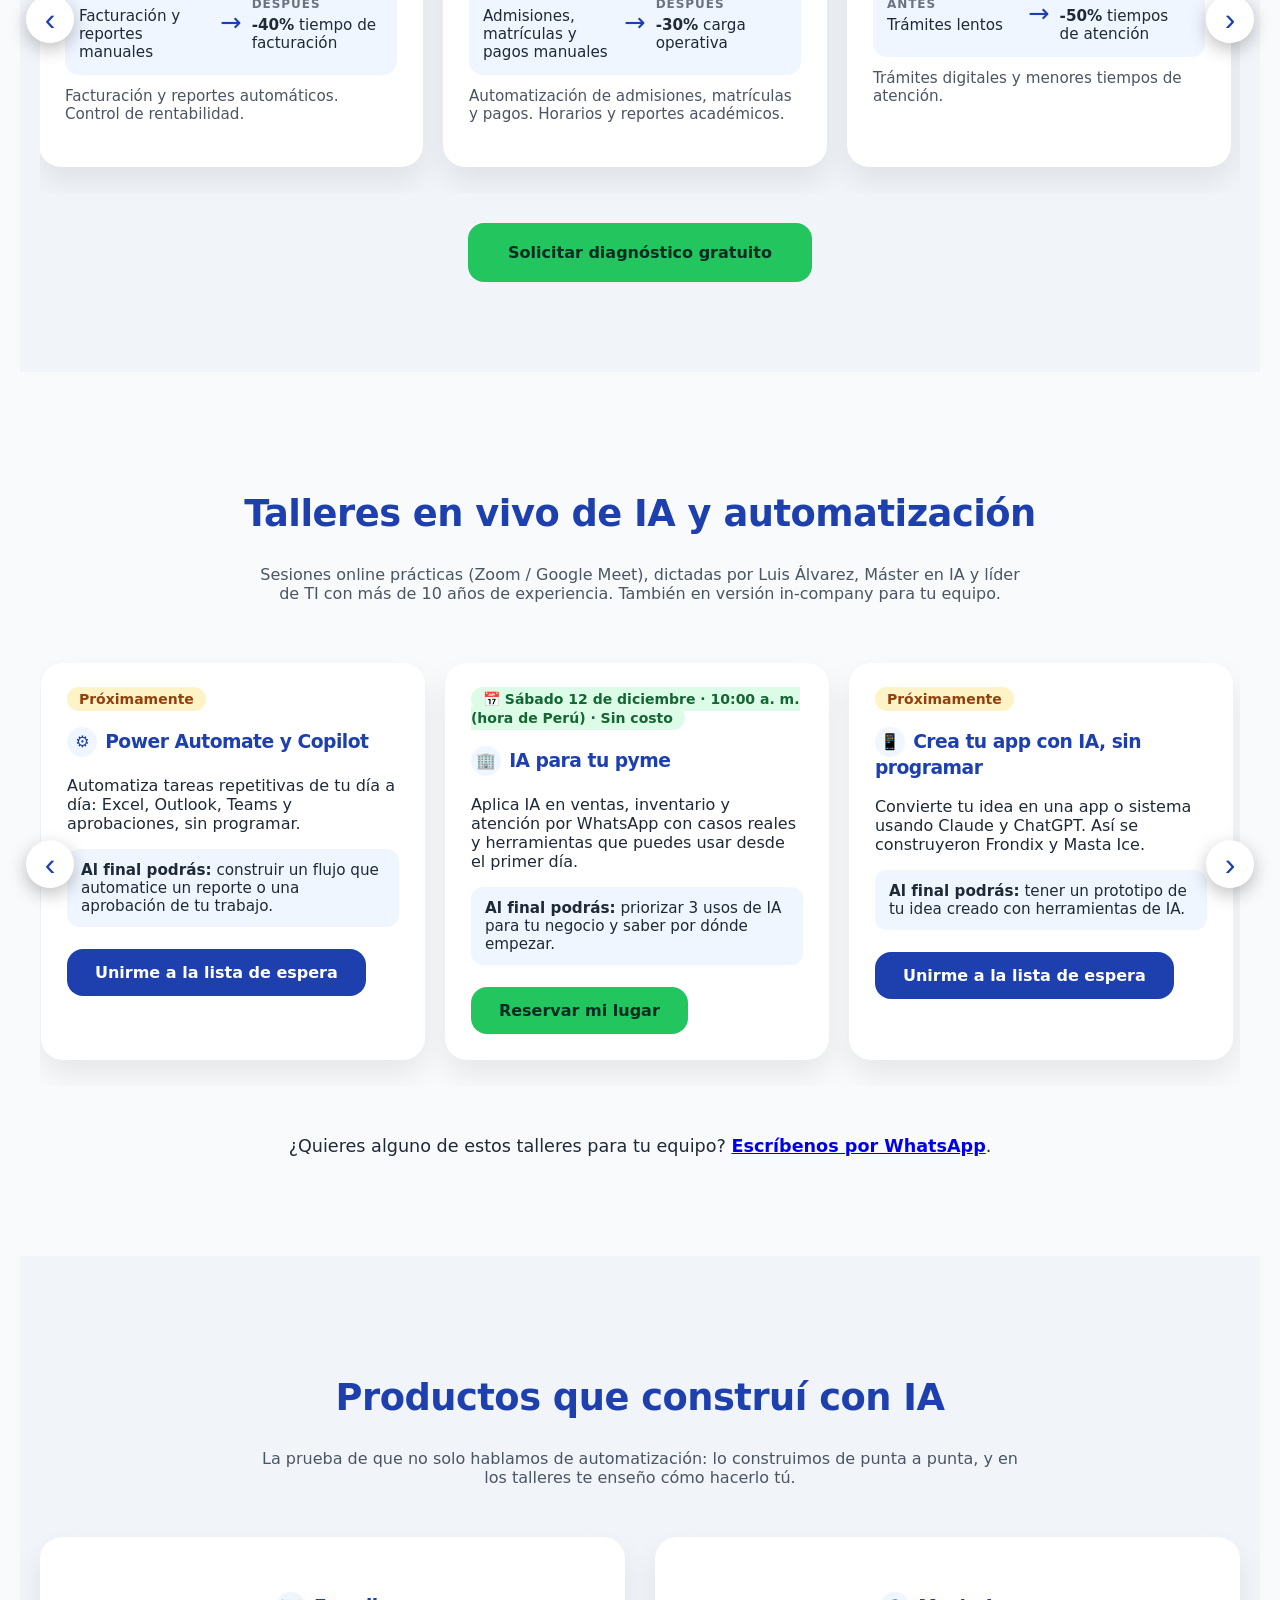
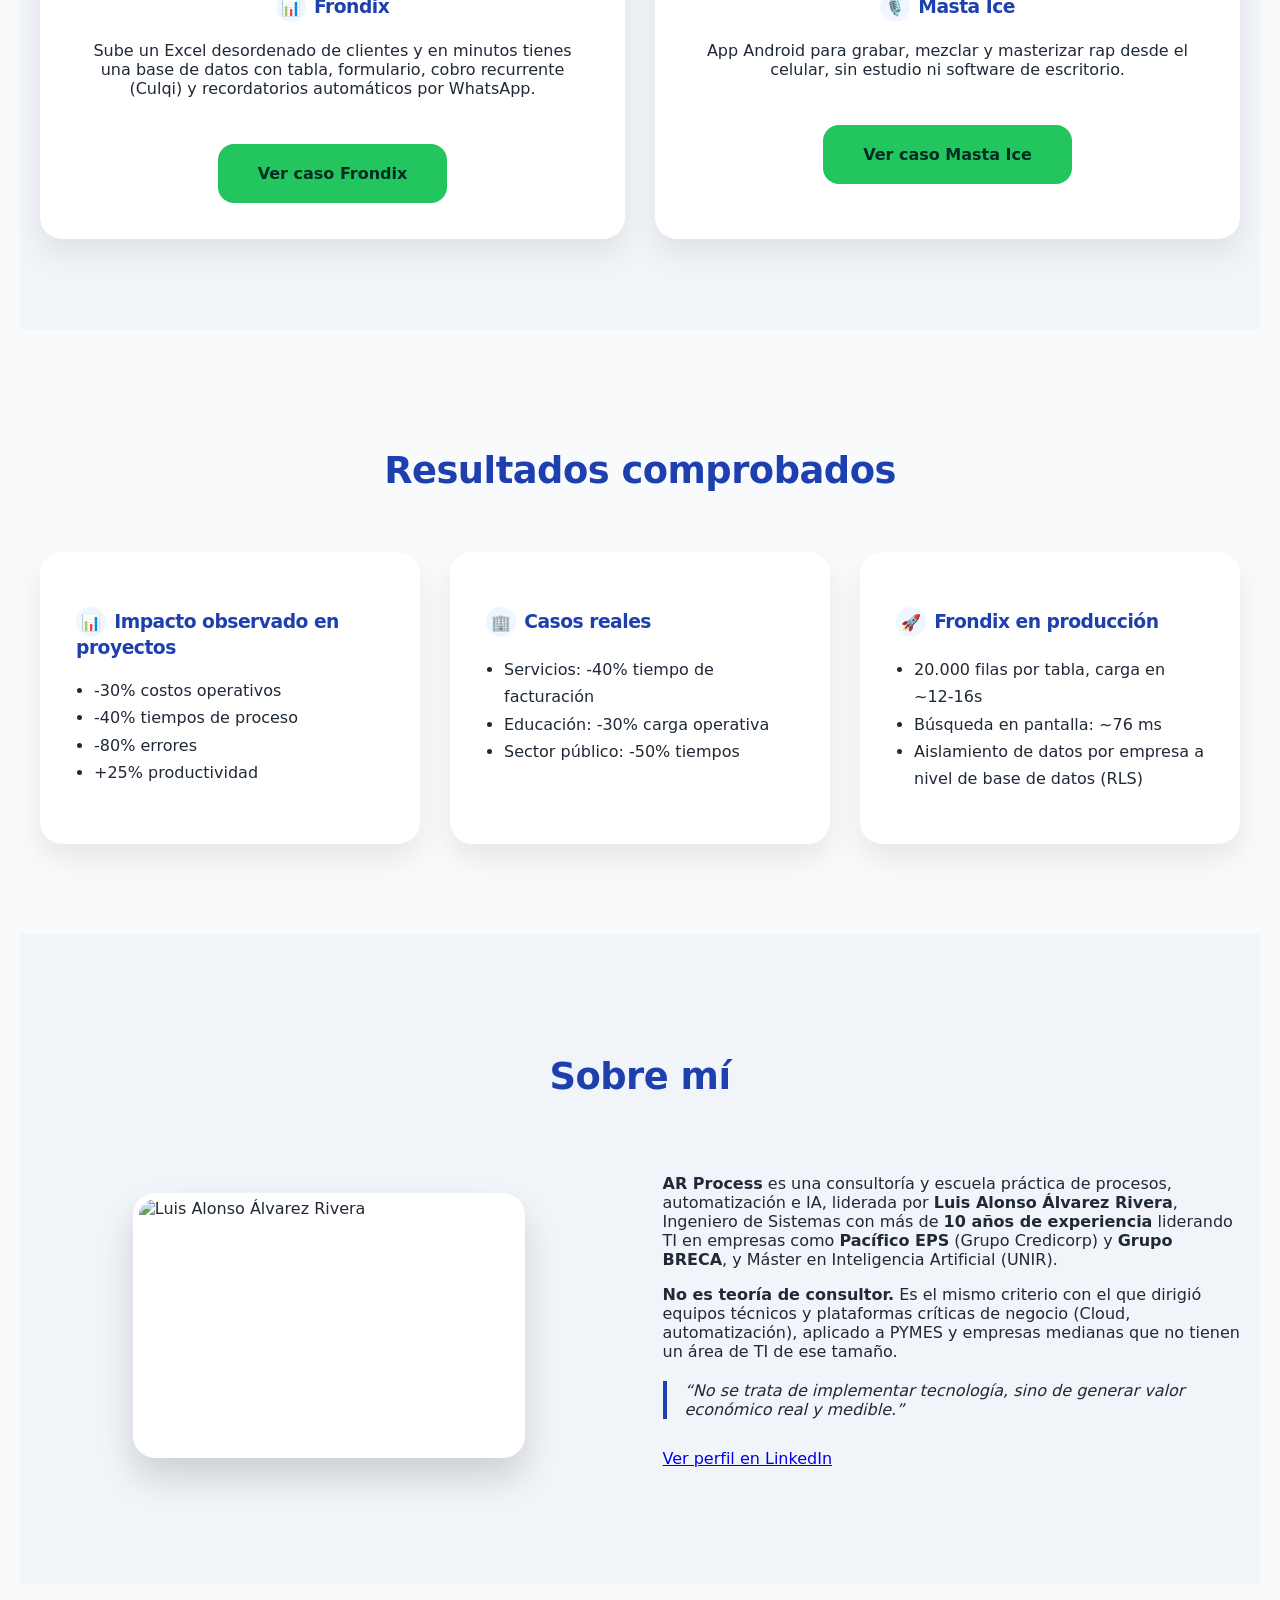
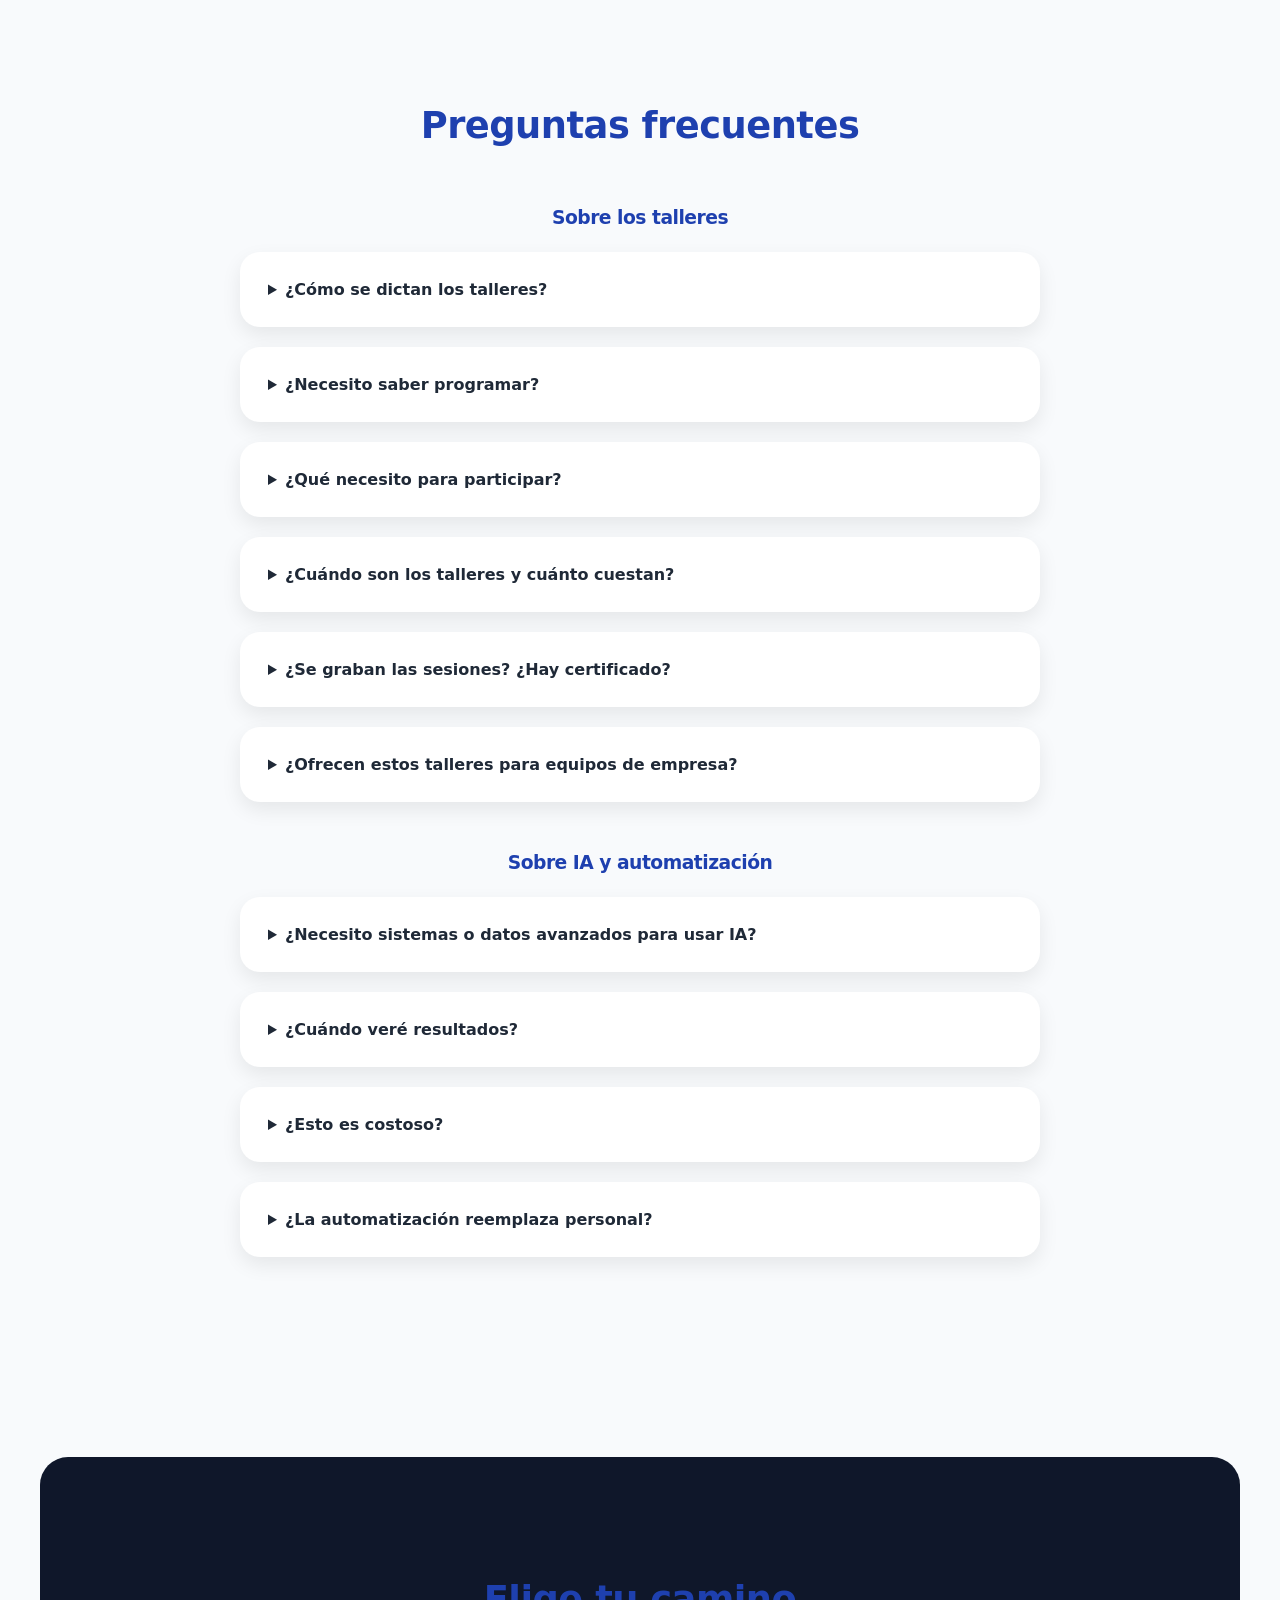
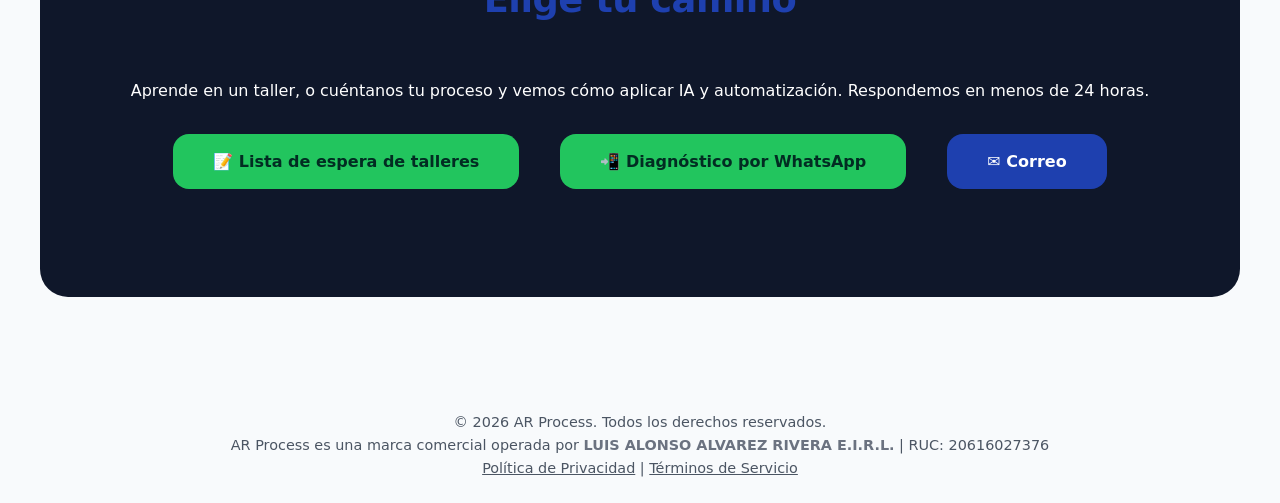
==== commit fc44dc3e: "IA en negocios como carrusel; quita boton de pausa; retoma 3 s despues de quitar el mouse Co-Authore" ====
--- a/index.html
+++ b/index.html
@@ -469,8 +469,6 @@
 .opp .how{margin:0;color:#4b5563;font-size:.95rem}
 .carousel.is-js .carousel-track{scroll-snap-type:none}
 .carousel.small .carousel-track>.card{flex-basis:calc((100% - 60px)/4);padding:22px}
-.car-pause{display:none;position:absolute;left:50%;bottom:-8px;transform:translateX(-50%);z-index:2;border:0;border-radius:99px;background:#fff;color:#1e40af;font-weight:700;font-size:.9rem;padding:8px 16px;min-height:40px;box-shadow:0 4px 14px rgba(0,0,0,.2);cursor:pointer}
-.carousel.is-js .car-pause{display:inline-block}
 @media(max-width:1100px){.carousel.small .carousel-track>.card{flex-basis:calc((100% - 20px)/2)}}
 @media(max-width:700px){.carousel.small .carousel-track>.card{flex-basis:70%}}
 /* CARRUSEL */
@@ -589,11 +587,15 @@
 <section id="ia">
 <h2>IA en negocios</h2>
 <p class="lead">Convertimos la IA en resultados medibles para tu operación, sin experimentos eternos.</p>
-<div class="grid">
+<div class="carousel" data-carousel>
+<button type="button" class="car-btn prev" aria-label="Anterior">‹</button>
+<div class="carousel-track" tabindex="0" role="region" aria-label="IA en negocios">
 <div class="card"><h3><span class="ico" aria-hidden="true">🤖</span>Asistentes y copilotos</h3><p>Prototipos con Copilot Studio y AI Builder para responder consultas internas y de clientes, y apoyar procesos del día a día.</p></div>
 <div class="card"><h3><span class="ico" aria-hidden="true">📊</span>Análisis de datos con IA</h3><p>Power BI, Excel avanzado e IA para pasar de la intuición a decisiones con indicadores confiables.</p></div>
 <div class="card"><h3><span class="ico" aria-hidden="true">💬</span>Atención por WhatsApp</h3><p>Integración con WhatsApp Business para notificar y atender a tus clientes de forma automática.</p></div>
 <div class="card"><h3><span class="ico" aria-hidden="true">📈</span>Casos de negocio medibles</h3><p>Antes de implementar, definimos el indicador que vamos a mover: tiempo, costo o errores.</p></div>
+</div>
+<button type="button" class="car-btn next" aria-label="Siguiente">›</button>
 </div>
 <p class="bridge"><strong>Ejemplo real:</strong> en Frondix, la IA (Gemini) lee el Excel del cliente y sugiere cómo organizar sus datos, reduciendo la configuración manual al dar de alta un negocio.</p>
 <div class="cta" style="text-align:center;"><a href="#contacto">Diagnóstico gratuito de IA</a><a href="#talleres" class="ghost">Aprender en un taller</a></div>
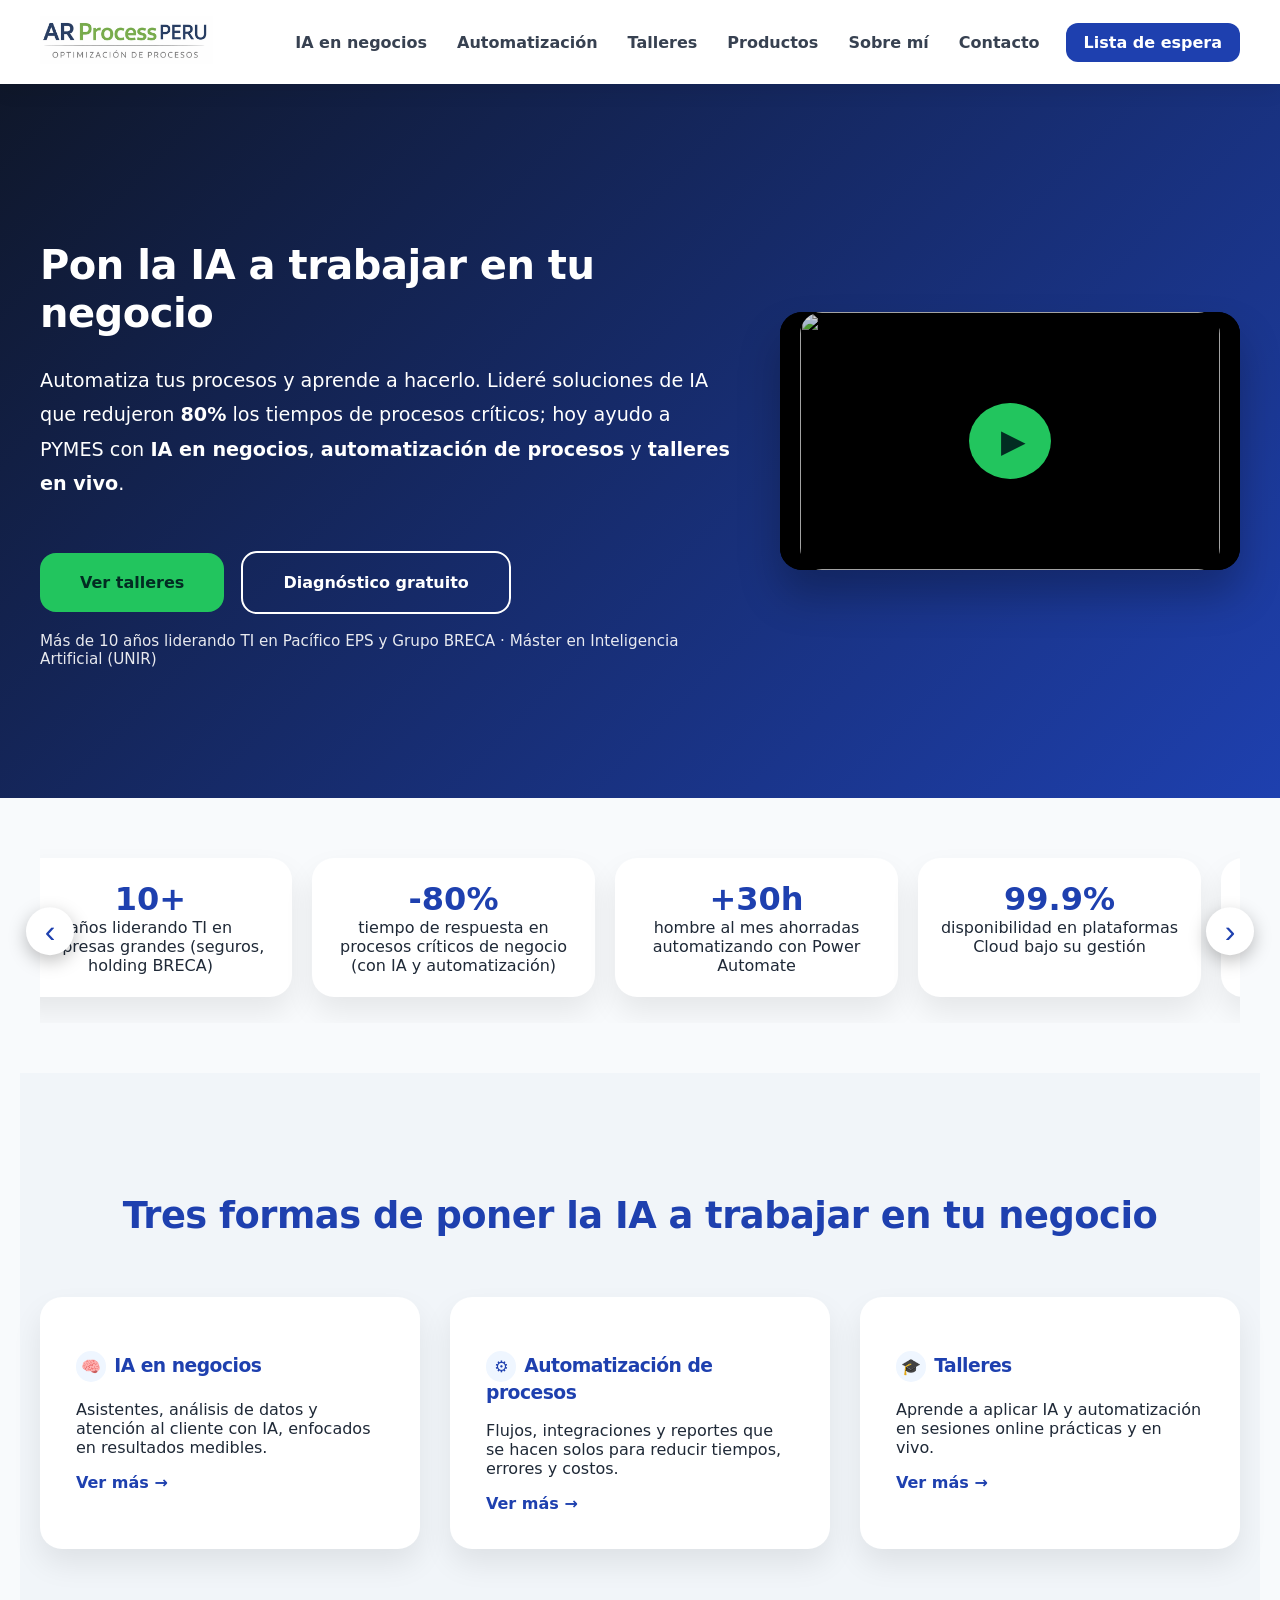
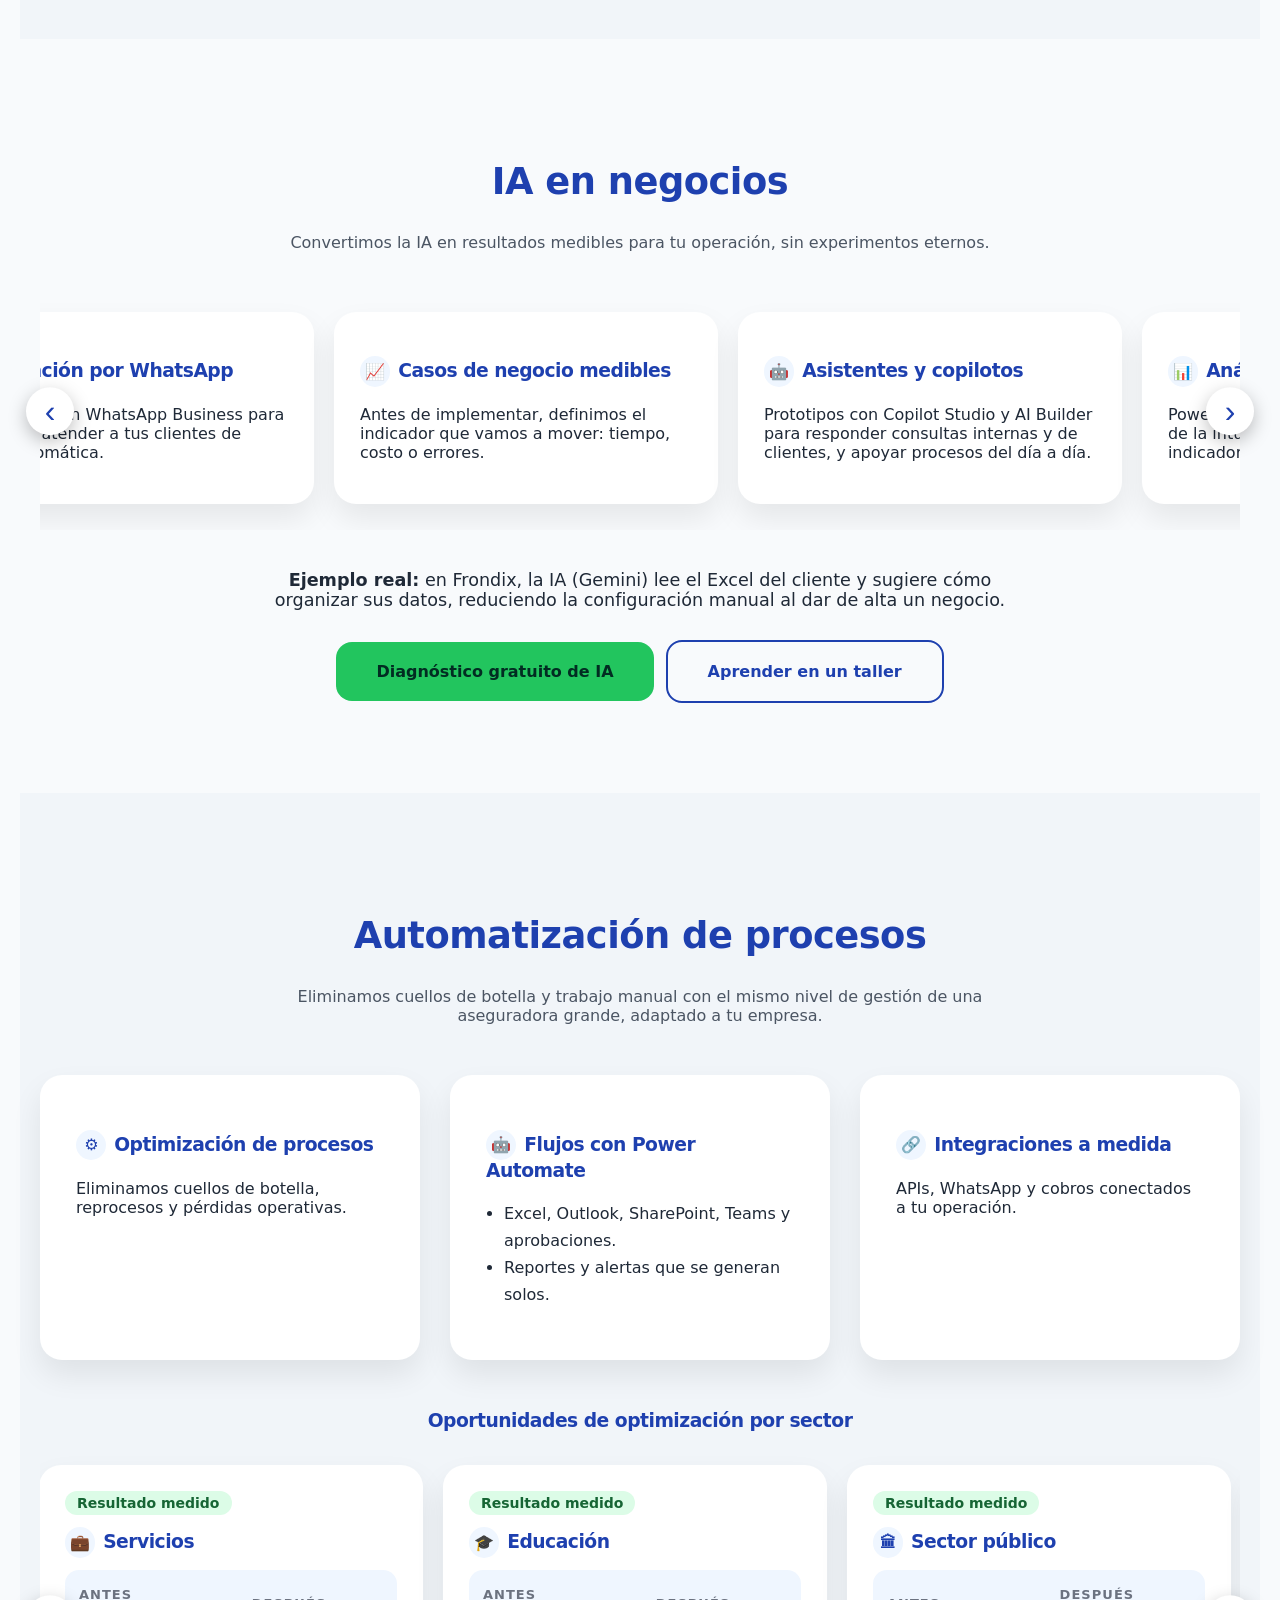
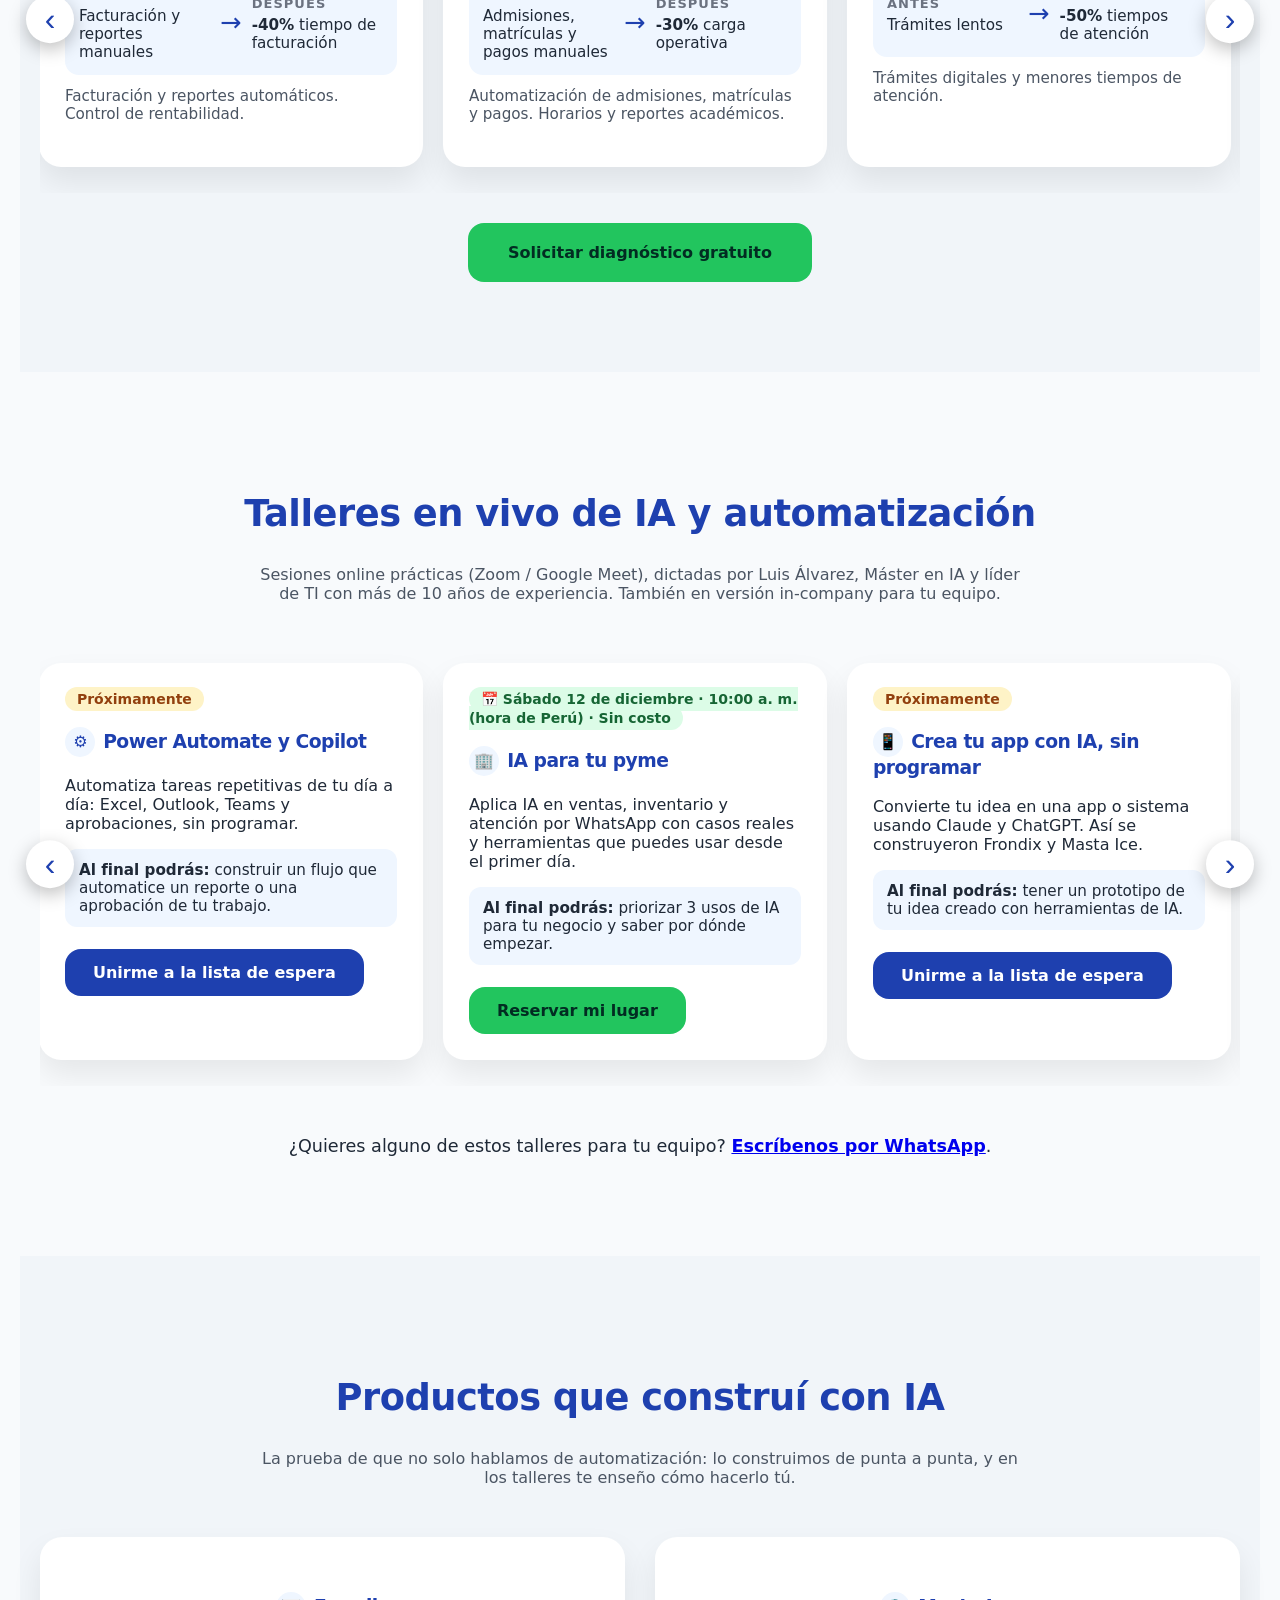
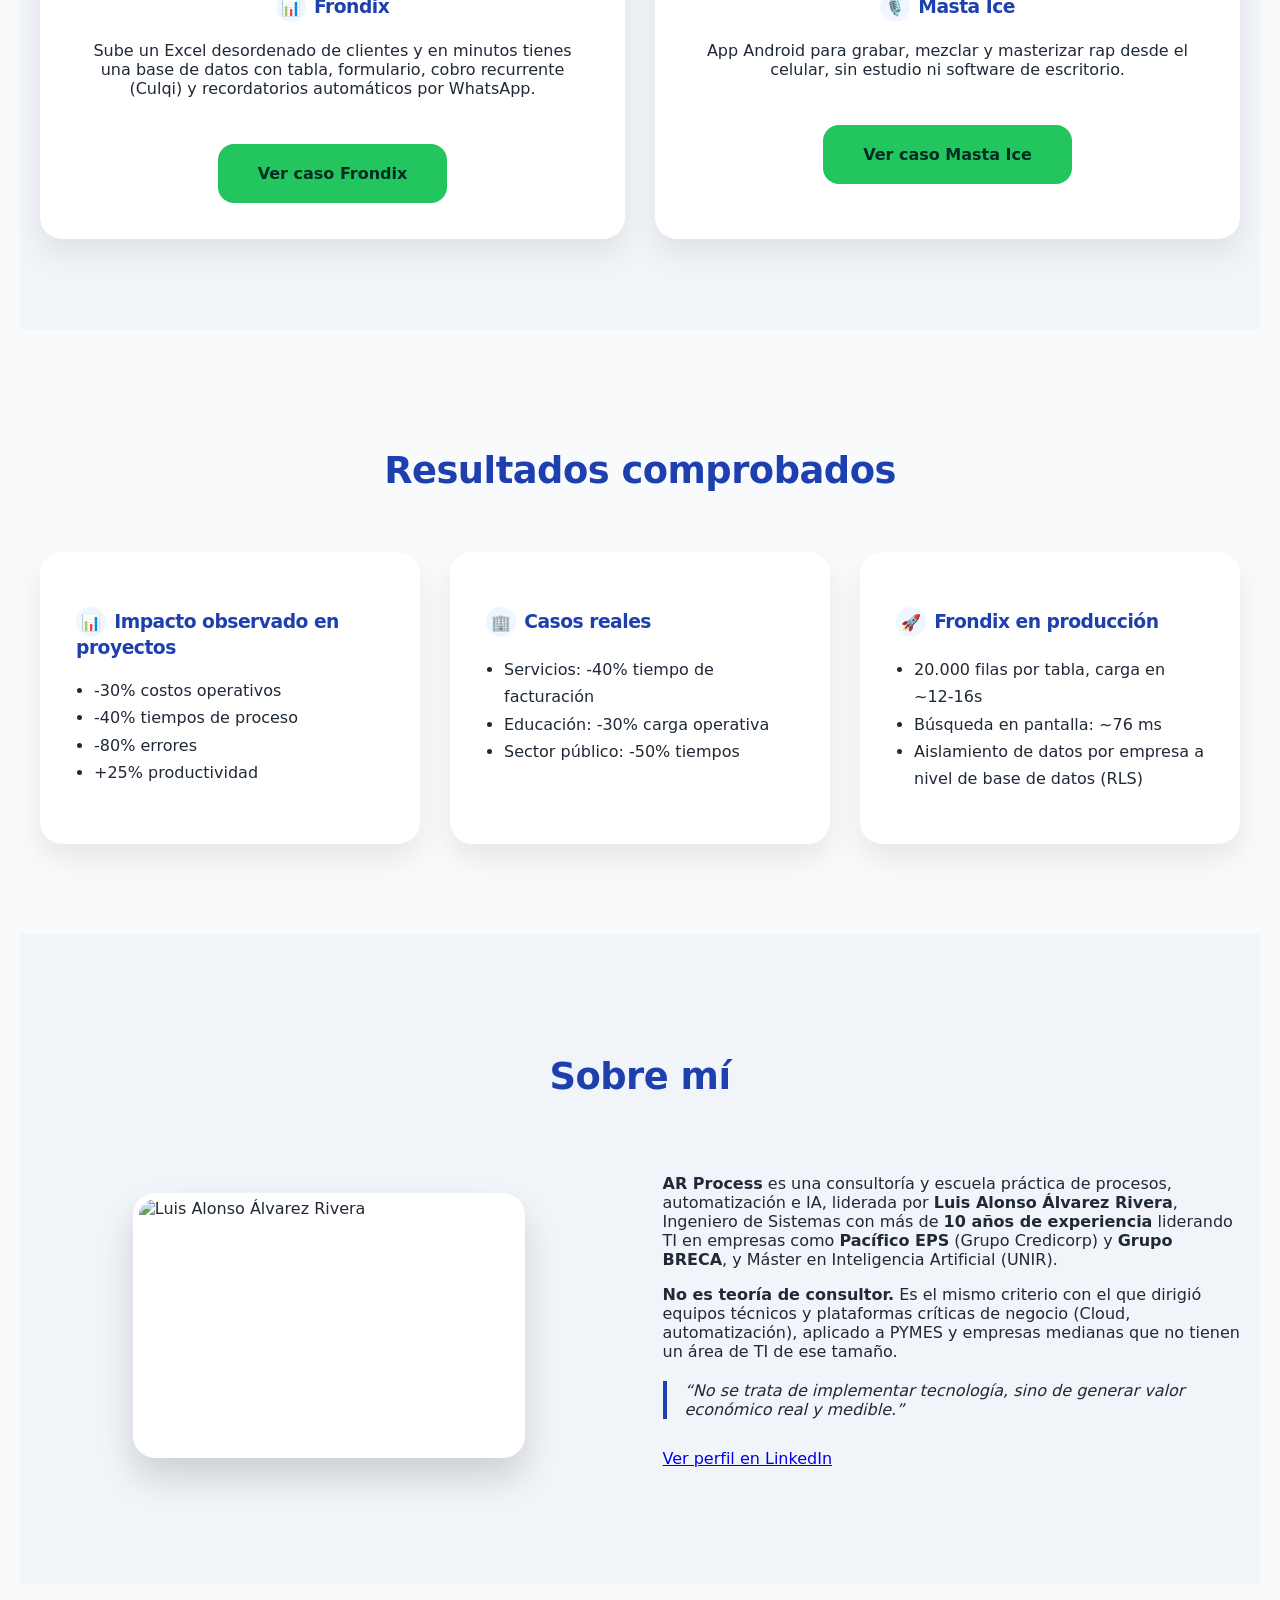
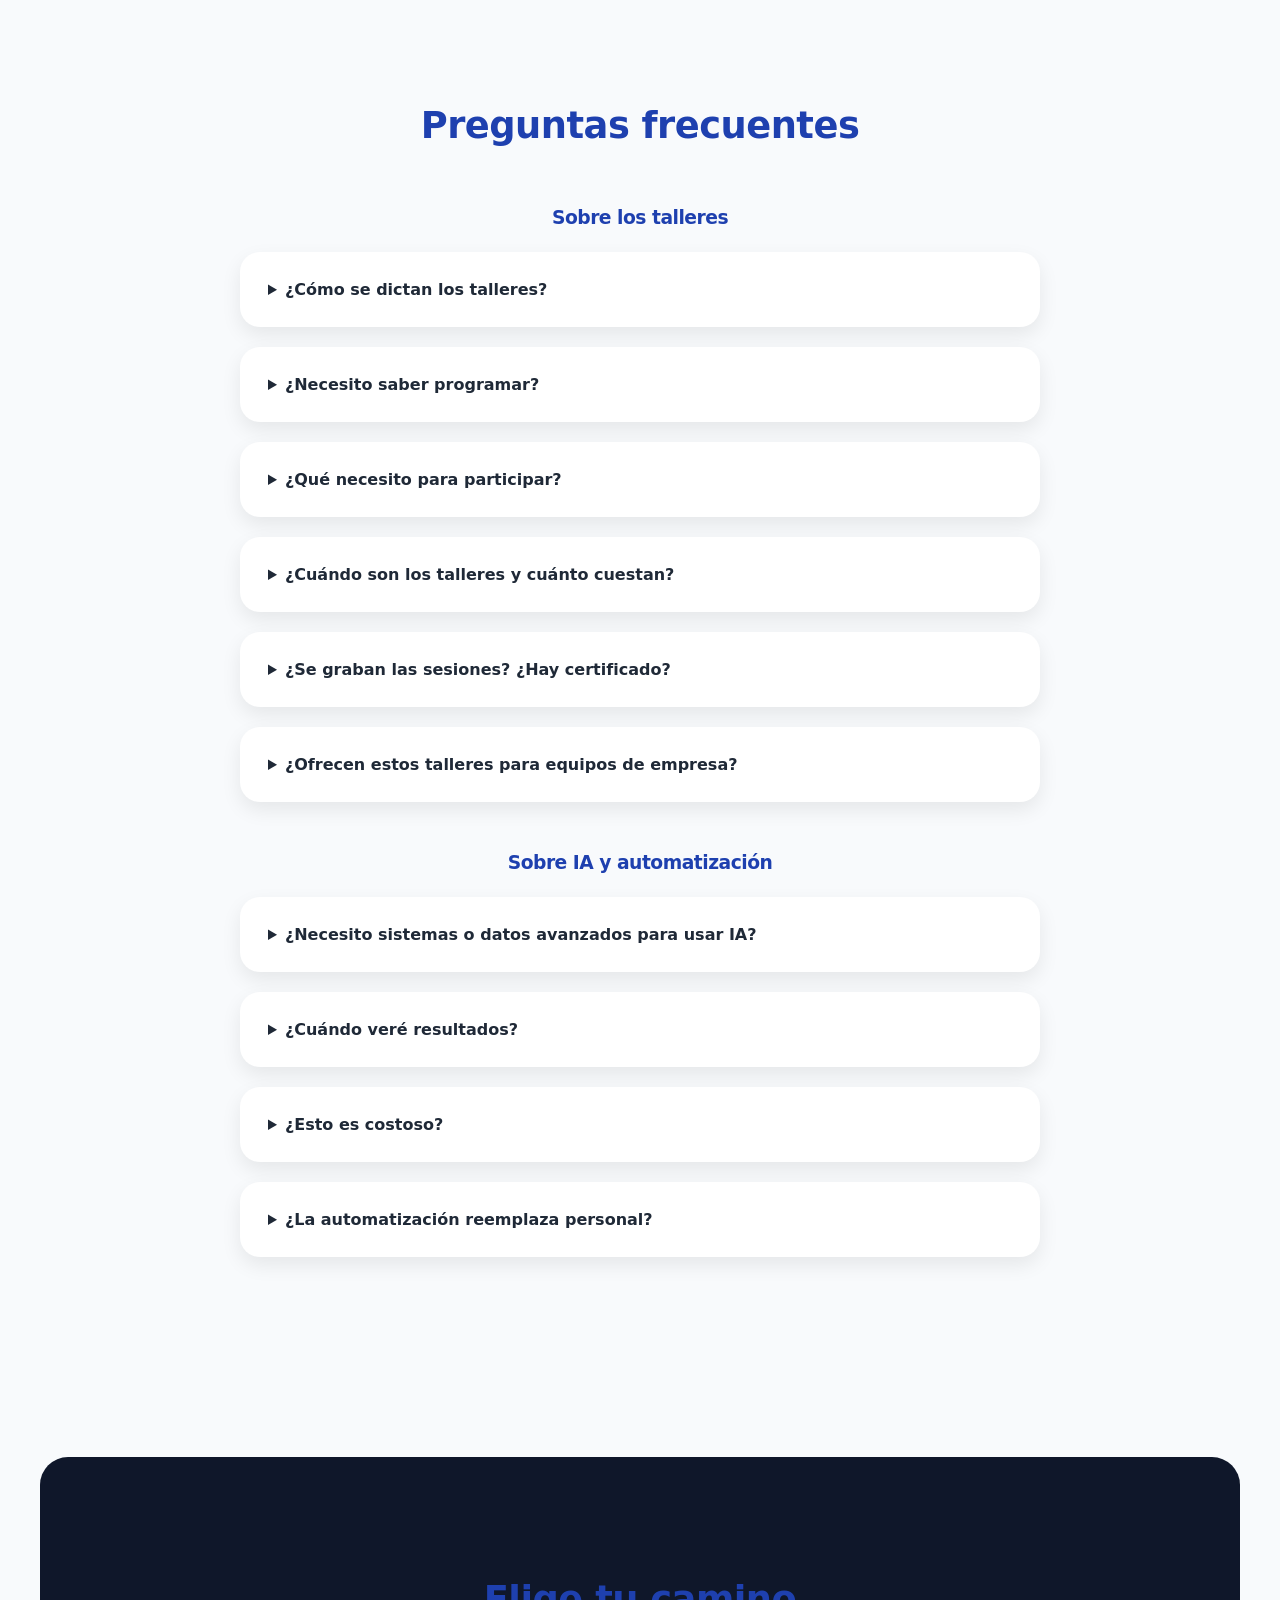
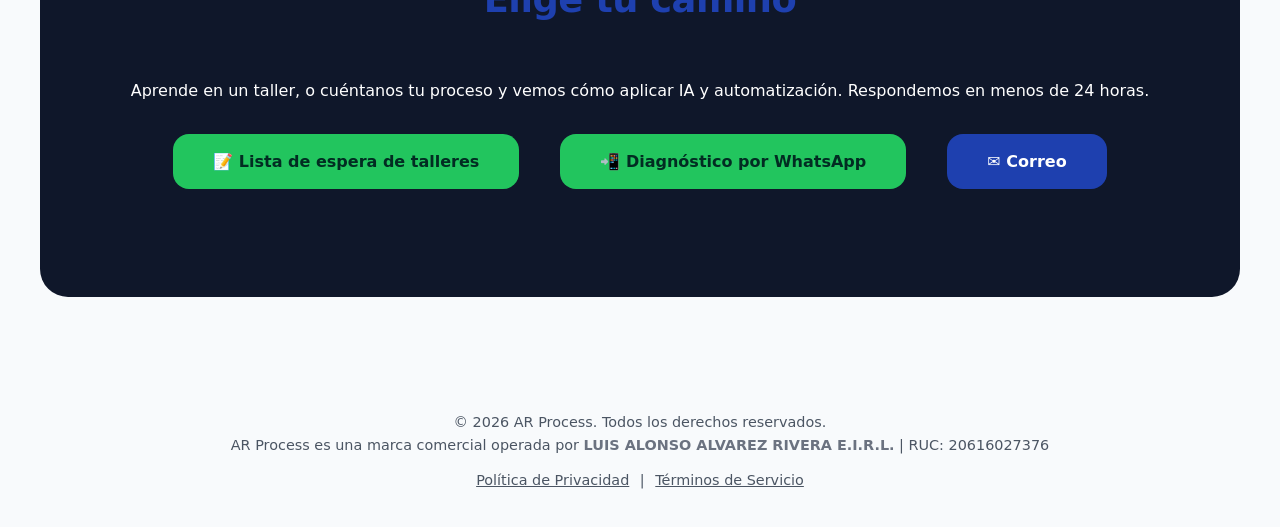
==== commit 6dc83d16: "Responsive: zonas tactiles del pie y texto pequeno mas legible Co-Authored-By: Claude Sonnet 5.5 <no" ====
--- a/index.html
+++ b/index.html
@@ -484,6 +484,8 @@
 .car-btn:hover:not(:disabled){background:#1e40af;color:#fff}
 @media(max-width:1100px){.carousel-track>.card{flex-basis:calc((100% - 20px)/2)}}
 @media(max-width:700px){.carousel-track>.card{flex-basis:85%}.car-btn.prev{left:-8px}.car-btn.next{right:-8px}}
+footer a{display:inline-block;padding:12px 6px}
+.ba small,.ba2 small{font-size:.8125rem}
 </style>
 
 </head>
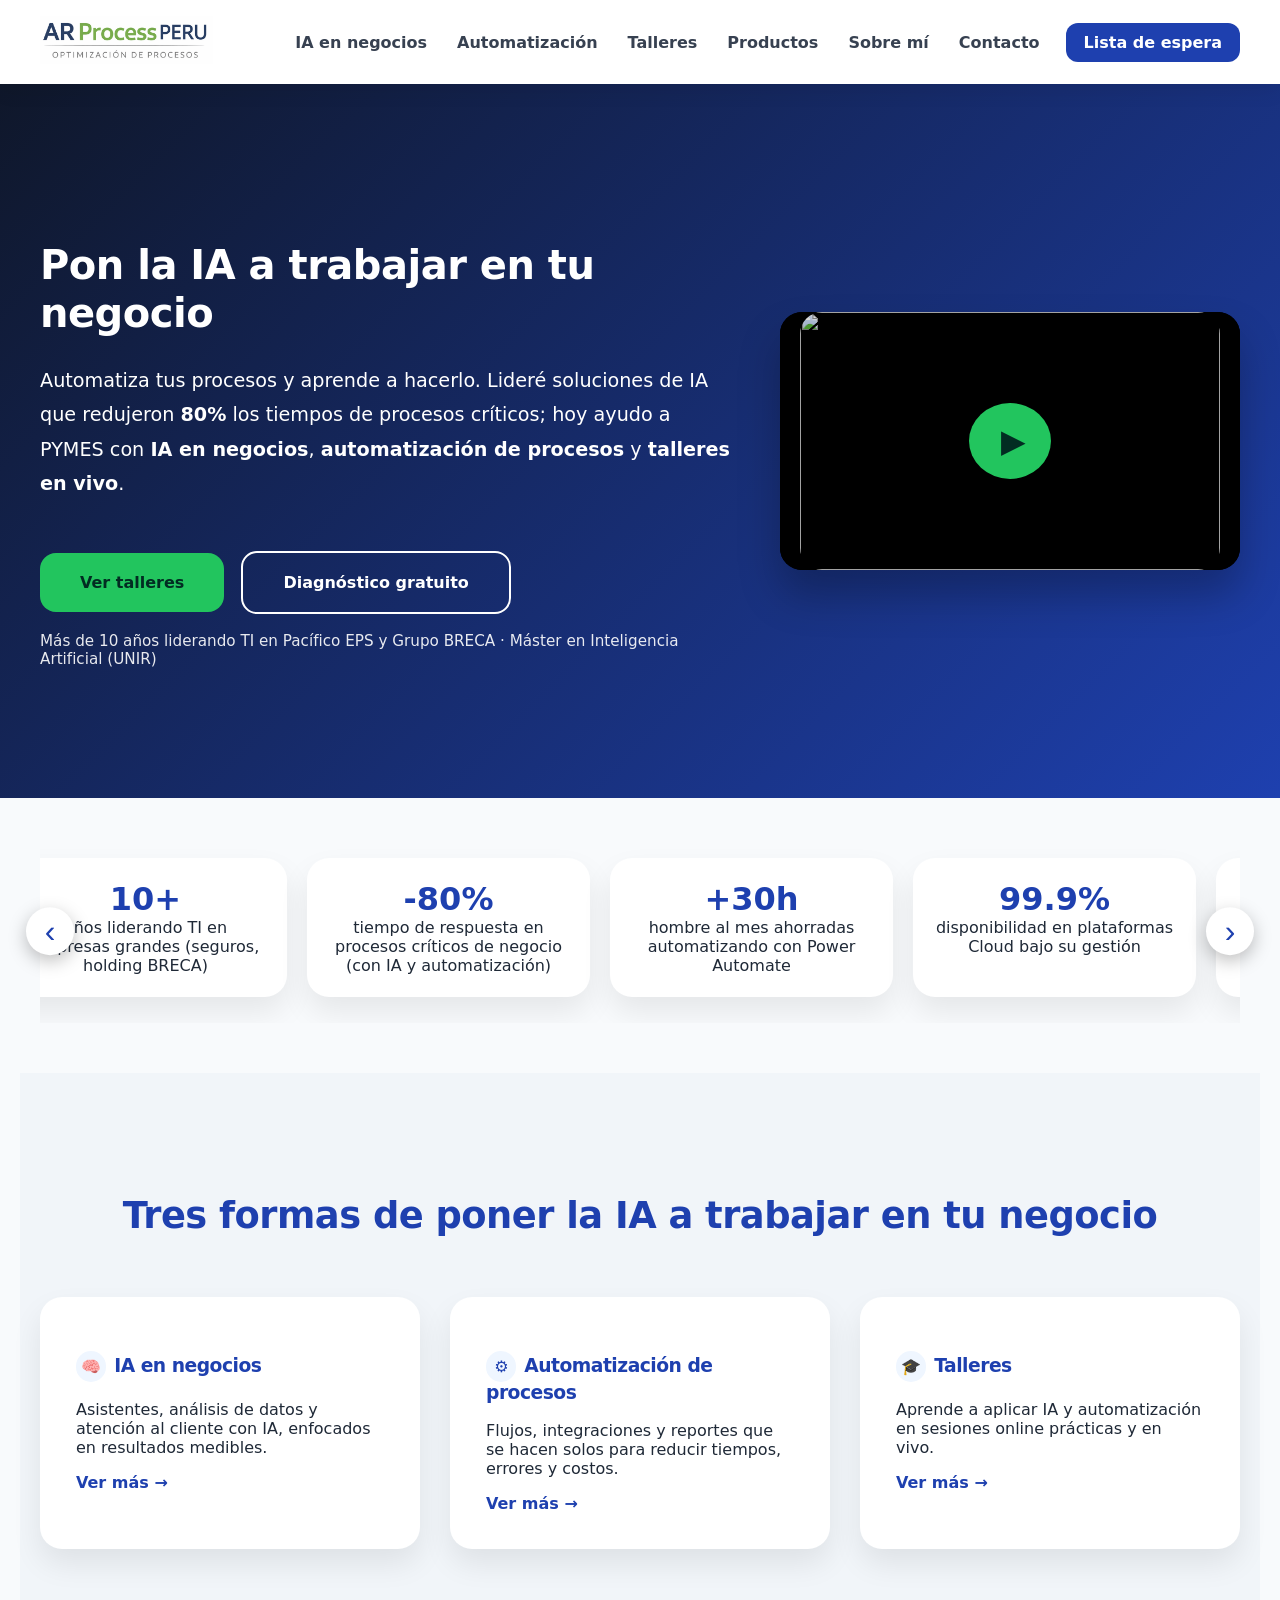
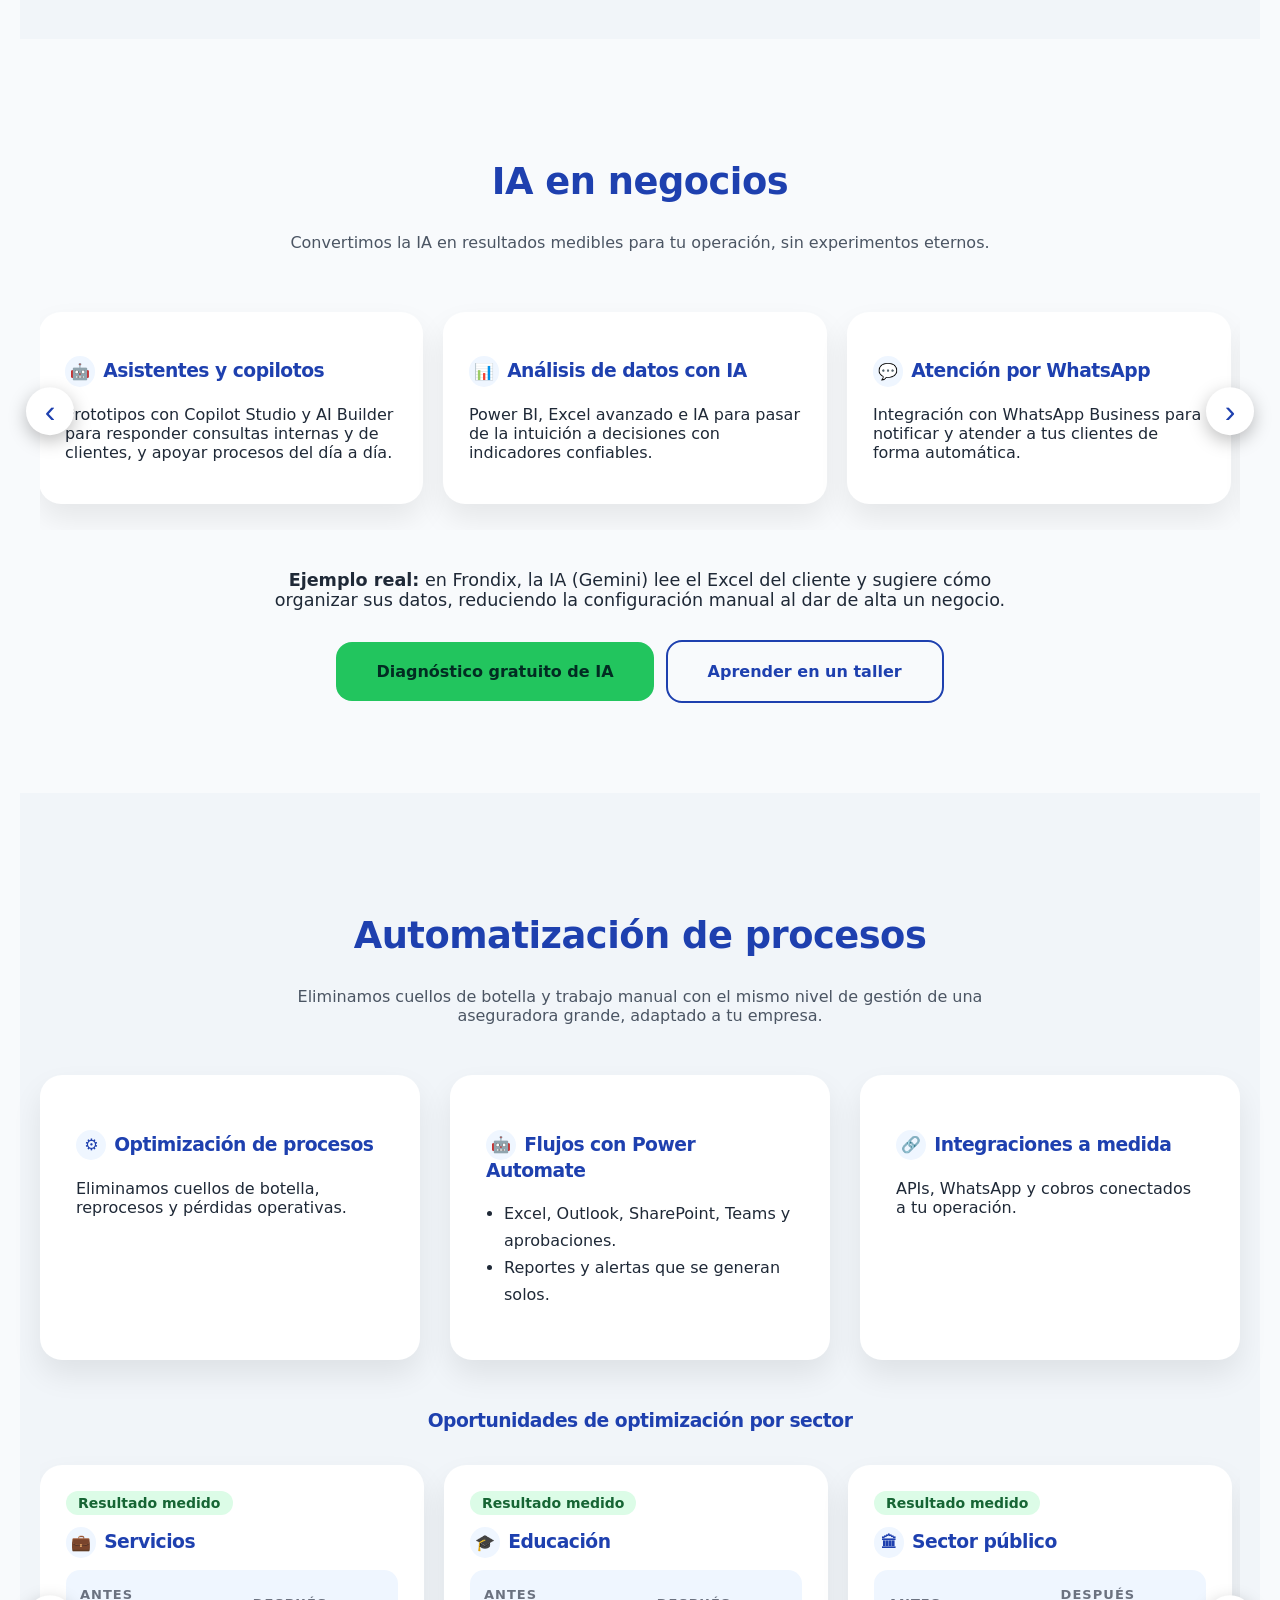
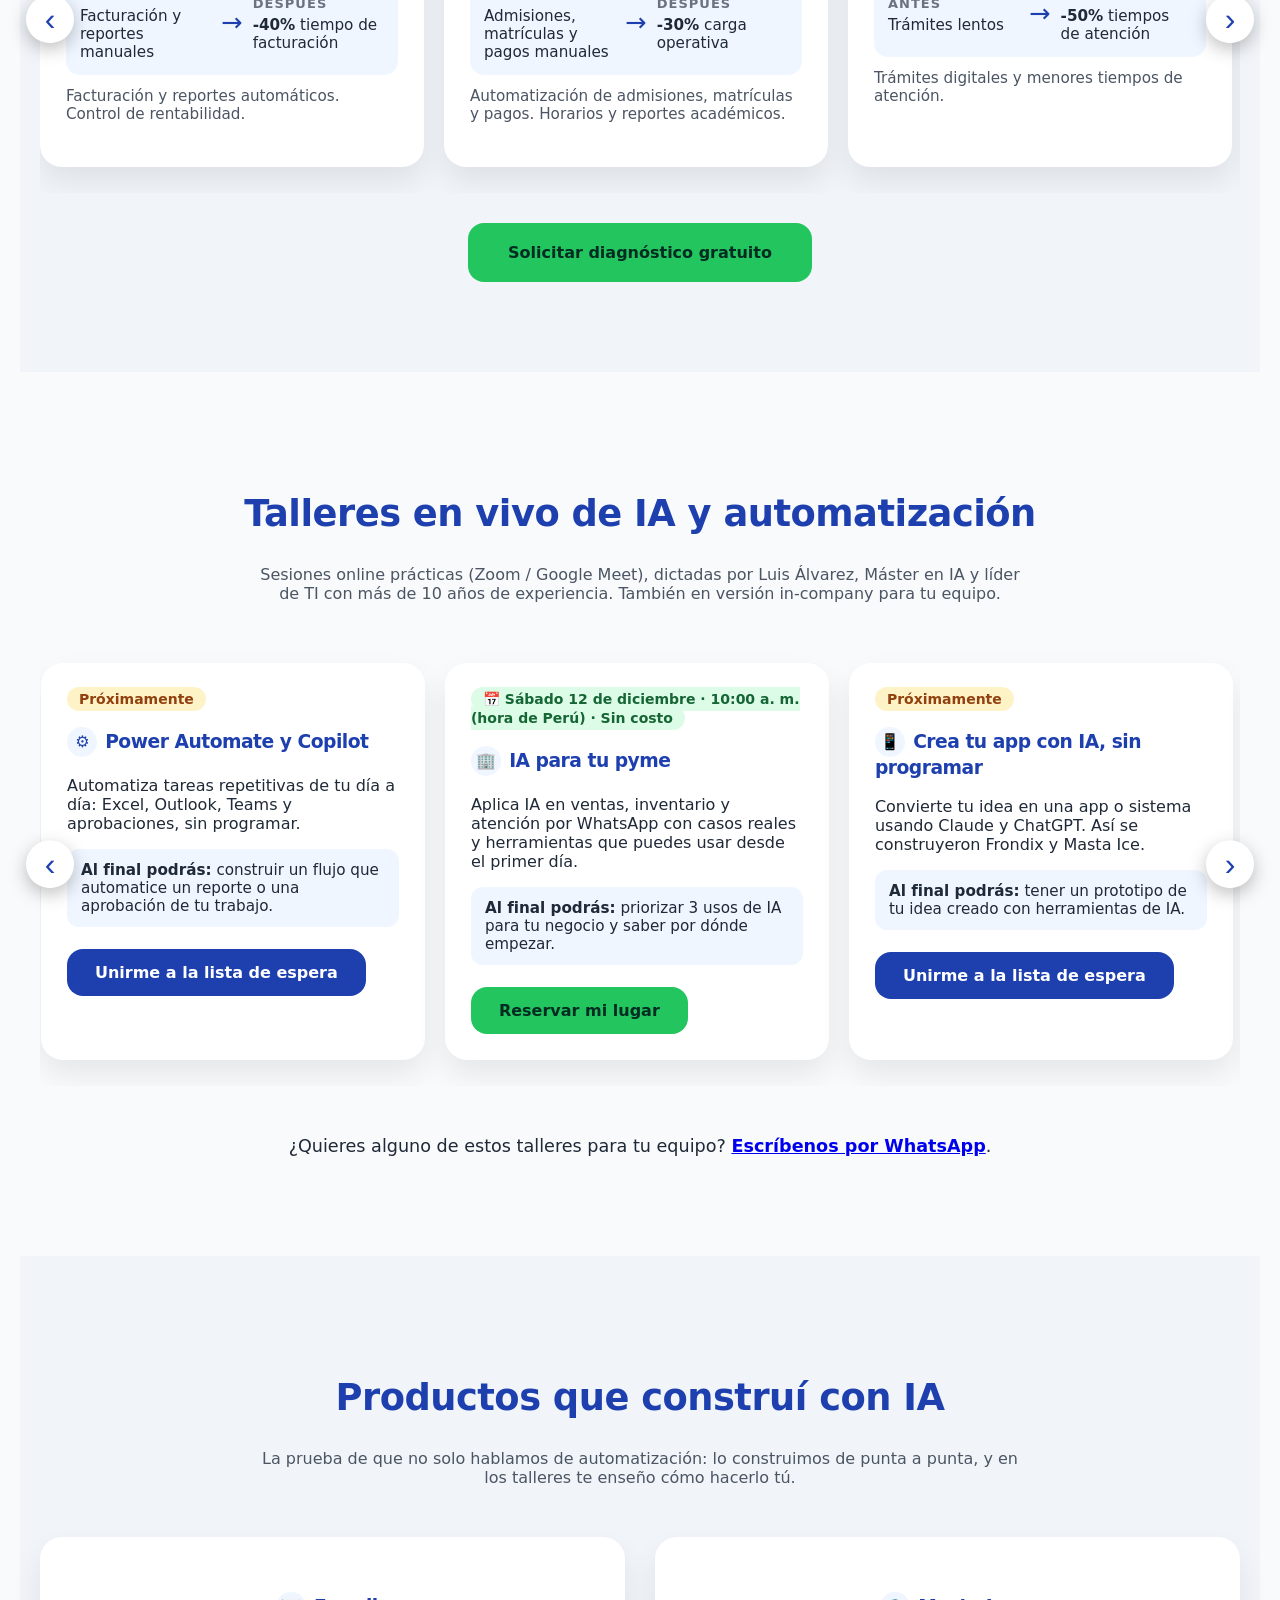
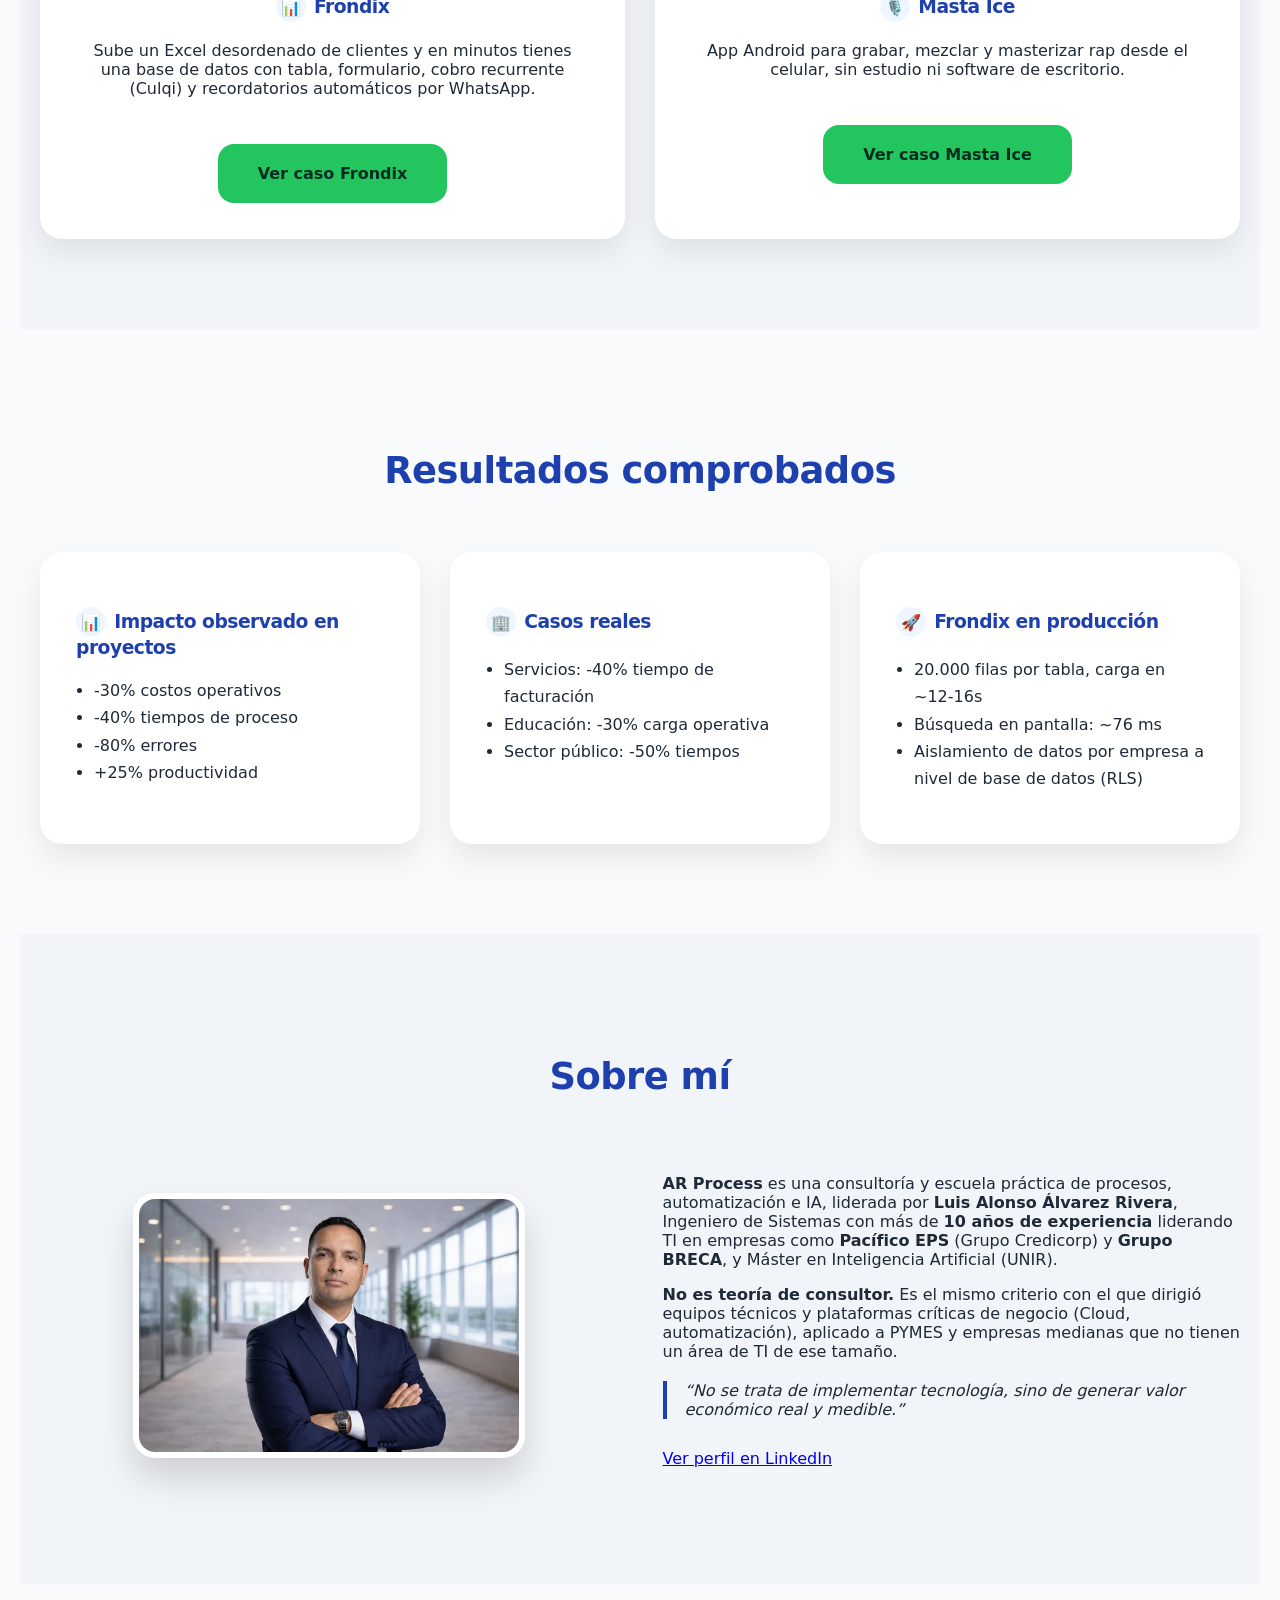
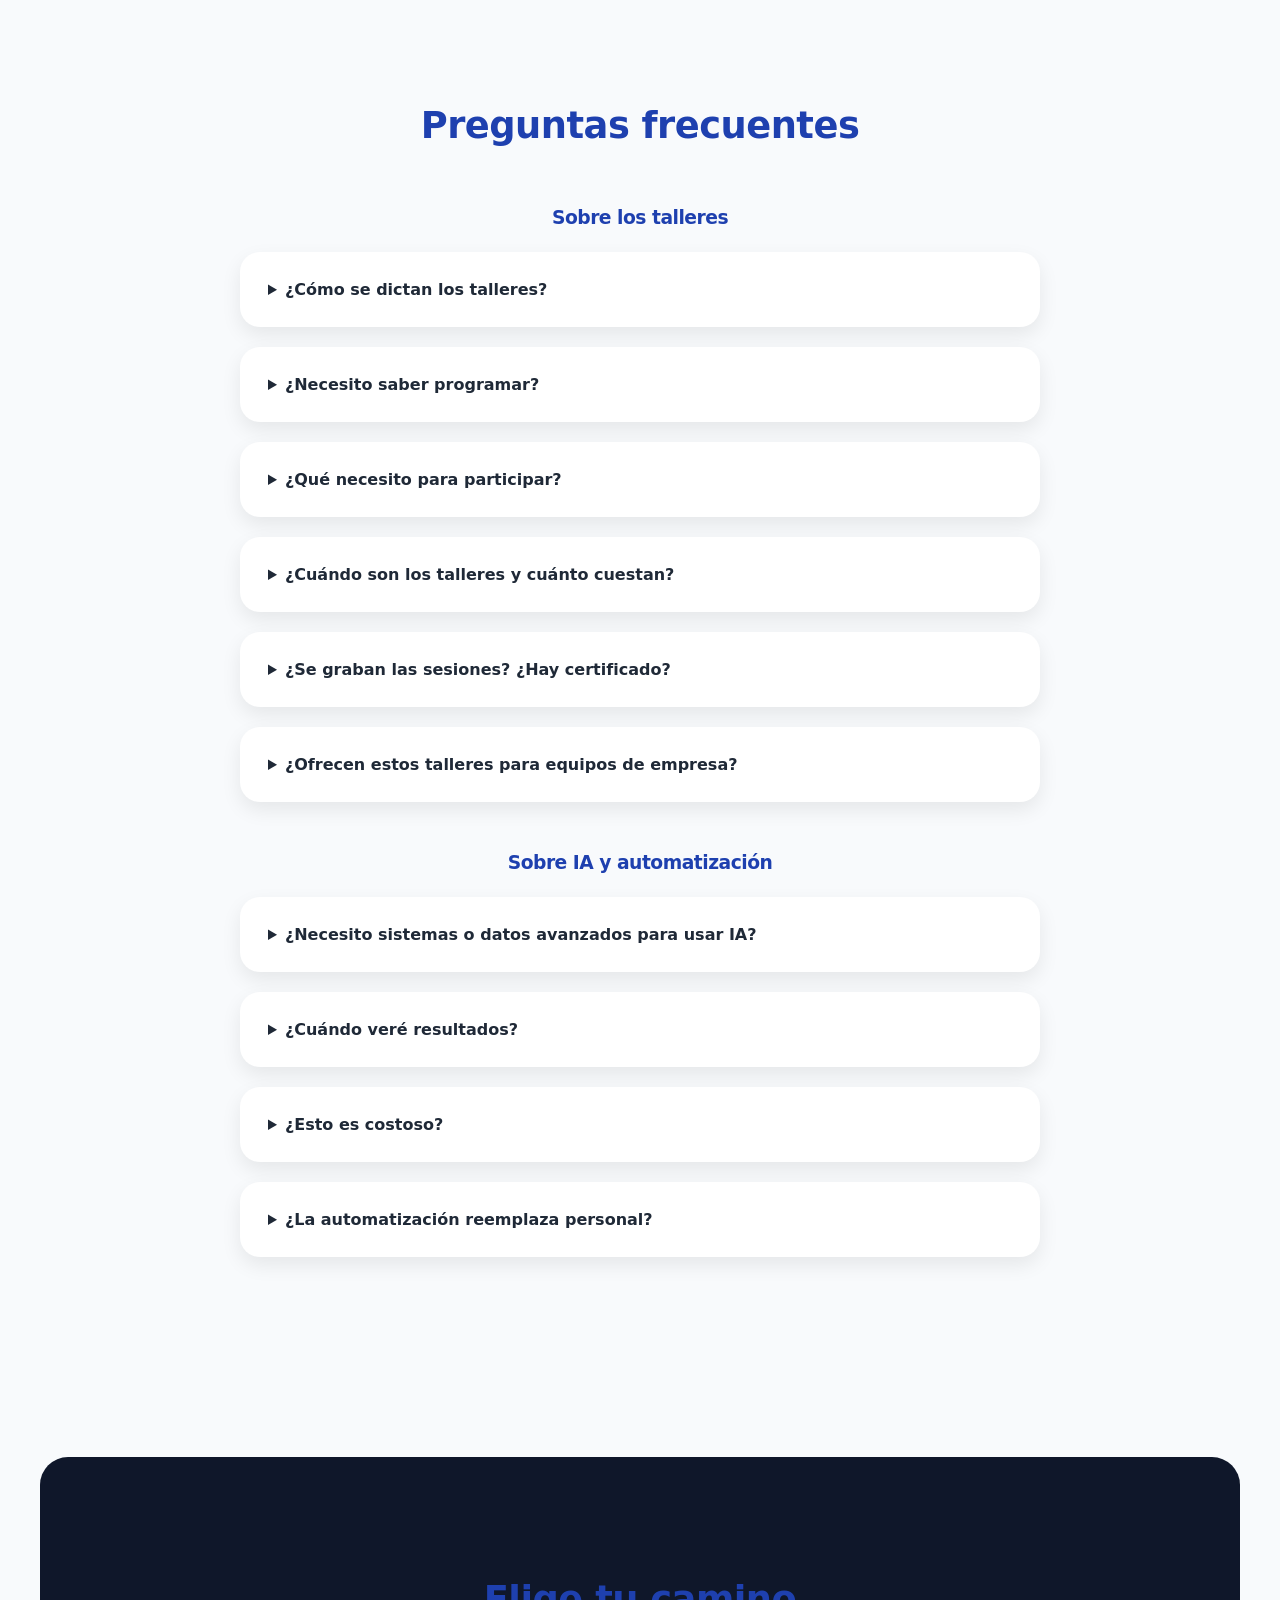
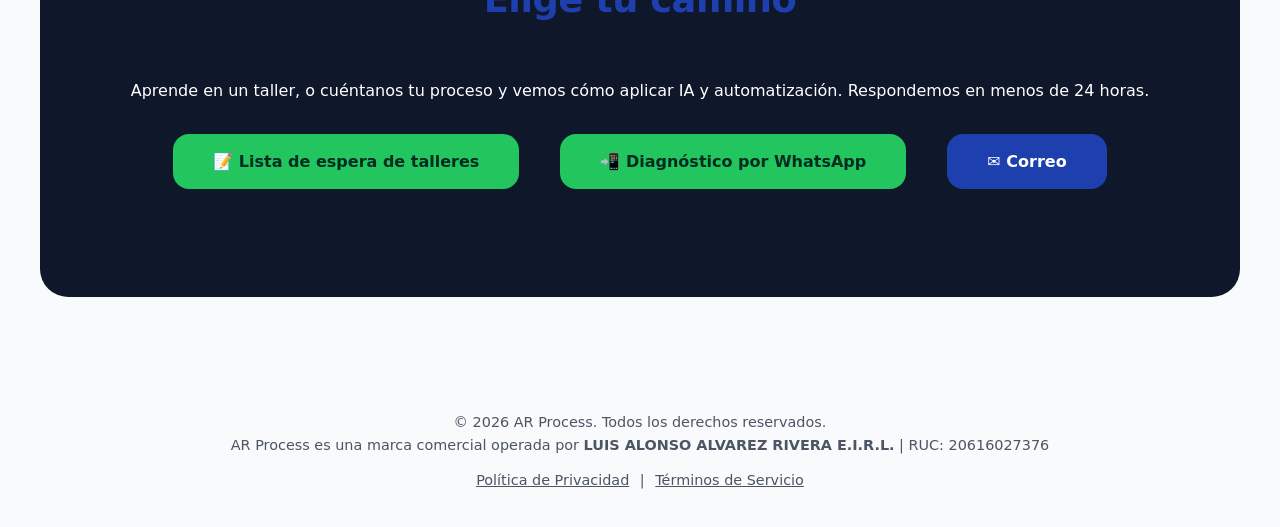
==== commit 5258a115: "SEO (robots, sitemap, JSON-LD), pagina 404, CSS externo sin estilos en linea, foto local en WebP Co-" ====
--- a/index.html
+++ b/index.html
@@ -31,462 +31,12 @@
 <meta property="og:image:height" content="630">
 <meta name="twitter:card" content="summary_large_image">
 <meta name="theme-color" content="#1e40af">
-<style>
-
-body{
-
-margin:0;
-
-font-family:'Segoe UI',Tahoma,sans-serif;
-
-background:#f8fafc;
-
-color:#1f2937;
-
-}
-
-section{
-
-max-width:1200px;
-
-margin:auto;
-
-padding:90px 20px;
-
-}
-
-h1,h2,h3{letter-spacing:-0.5px}
-
-
-
-/* NAV */
-
-nav{
-
-position:sticky;
-
-top:0;
-
-z-index:1000;
-
-background:white;
-
-box-shadow:0 6px 20px rgba(0,0,0,.08);
-
-}
-
-.nav-container{
-
-max-width:1200px;
-
-margin:auto;
-
-padding:16px 20px;
-
-display:flex;
-
-justify-content:space-between;
-
-align-items:center;
-
-}
-
-.nav-logo img{height:48px;}
-
-.nav-links a{
-
-margin-left:22px;
-
-text-decoration:none;
-
-font-weight:600;
-
-color:#374151;
-
-}
-
-.nav-links a:hover{color:#1e40af}
-
-
-
-/* HERO */
-
-header{
-
-background:linear-gradient(135deg,#0f172a,#1e40af);
-
-color:white;
-
-padding:130px 20px;
-
-}
-
-.hero{
-
-max-width:1200px;
-
-margin:auto;
-
-display:grid;
-
-grid-template-columns:1.2fr .8fr;
-
-gap:50px;
-
-align-items:center;
-
-}
-
-.hero h1{font-size:3rem}
-
-.hero p{font-size:1.2rem;line-height:1.8}
-
-.hero img{
-
-width:100%;
-
-max-width:420px;
-
-border-radius:22px;
-
-box-shadow:0 25px 40px rgba(0,0,0,.25);
-
-}
-
-.cta a{
-
-display:inline-block;
-
-background:#22c55e;
-
-color:#022c22;
-
-padding:20px 40px;
-
-border-radius:16px;
-
-font-weight:800;
-
-text-decoration:none;
-
-margin-top:30px;
-
-}
-
-.social-proof{
-
-margin-top:18px;
-
-font-size:.95rem;
-
-opacity:.9;
-
-}
-
-
-
-/* TITLES */
-
-h2{
-
-text-align:center;
-
-margin-bottom:60px;
-
-font-size:2.3rem;
-
-color:#1e40af;
-
-}
-
-
-
-/* ABOUT */
-
-.about{
-
-display:grid;
-
-grid-template-columns:1fr 1fr;
-
-gap:45px;
-
-align-items:center;
-
-}
-
-.profile-image{
-
-display:flex;
-
-justify-content:center;
-
-}
-
-.profile-image img{
-
-max-width:380px;
-
-width:100%;
-
-border-radius:22px;
-
-background:white;
-
-padding:6px;
-
-box-shadow:0 20px 35px rgba(0,0,0,.15);
-
-}
-
-blockquote{
-
-margin:20px 0;
-
-padding-left:18px;
-
-border-left:4px solid #1e40af;
-
-font-style:italic;
-
-}
-
-
-
-/* GRID */
-
-.grid{
-
-display:grid;
-
-grid-template-columns:repeat(auto-fit,minmax(280px,1fr));
-
-gap:30px;
-
-}
-
-.card{
-
-background:white;
-
-padding:36px;
-
-border-radius:22px;
-
-box-shadow:0 15px 30px rgba(0,0,0,.08);
-
-}
-
-.card h3{color:#1e40af}
-
-.card ul{padding-left:18px;line-height:1.7;}
-
-
-
-.alt{background:#f1f5f9}
-
-
-
-/* FAQ */
-
-details{
-
-background:white;
-
-padding:28px;
-
-border-radius:20px;
-
-margin-bottom:20px;
-
-box-shadow:0 8px 20px rgba(0,0,0,.08);
-
-}
-
-summary{
-
-font-weight:700;
-
-cursor:pointer;
-
-}
-
-
-
-/* CONTACT */
-
-.contact{
-
-background:#0f172a;
-
-color:white;
-
-padding:90px 30px;
-
-border-radius:28px;
-
-text-align:center;
-
-}
-
-.contact a{
-
-display:inline-block;
-
-margin:18px;
-
-padding:18px 40px;
-
-border-radius:16px;
-
-font-weight:800;
-
-text-decoration:none;
-
-}
-
-.whatsapp{background:#22c55e;color:#022c22}
-
-.email{background:#1e40af;color:white}
-
-
-
-form{
-
-max-width:420px;
-
-margin:30px auto 0;
-
-}
-
-input,textarea{
-
-width:100%;
-
-padding:14px;
-
-margin-bottom:14px;
-
-border-radius:10px;
-
-border:none;
-
-}
-
-
-
-footer{
-
-text-align:center;
-
-padding:30px;
-
-color:#6b7280;
-
-}
-
-
-
-@media(max-width:900px){
-
-.hero,.about{grid-template-columns:1fr;text-align:center}
-
-.nav-links{display:none}
-
-}
-
-
-/* REDISENO */
-.hero h1{font-size:2.5rem;line-height:1.2}
-.nav-links{display:flex;align-items:center}
-.nav-links a.nav-cta{background:#22c55e;color:#022c22;padding:10px 18px;border-radius:12px;font-weight:800}
-.cta a.ghost{background:transparent;color:#1e40af;border:2px solid #1e40af;margin-left:12px}
-header .cta a.ghost{color:white;border-color:white}
-.cta a.sm{padding:14px 28px;margin-top:10px}
-.video{position:relative;aspect-ratio:16/9;border-radius:22px;overflow:hidden;box-shadow:0 25px 40px rgba(0,0,0,.25);background:#000}
-.video iframe{position:absolute;inset:0;width:100%;height:100%;border:0}
-.lead{text-align:center;max-width:760px;margin:-30px auto 50px;color:#4b5563}
-.bridge{text-align:center;max-width:760px;margin:40px auto 0;font-size:1.1rem}
-.badge{background:#fef3c7;color:#92400e;padding:4px 12px;border-radius:99px;font-size:.8rem;font-weight:700}
-.outcome{background:#eff6ff;border-radius:12px;padding:12px 14px;font-size:.95rem;margin:12px 0}
-.sub{text-align:center;color:#1e40af;margin:50px 0 24px}
-.stats{padding-top:50px;padding-bottom:50px}
-.ba{display:grid;grid-template-columns:1fr auto 1fr;gap:10px;align-items:center;text-align:center}
-.ba p{margin:0}.ba .arrow{font-size:1.8rem;color:#1e40af}.ba small{grid-column:1/-1;color:#6b7280}
-@media(max-width:900px){.nav-links a:not(.nav-cta){display:none}.nav-links{display:flex}.hero h1{font-size:2rem}.cta a.ghost{margin-left:0}}
-.pillar{display:block;text-decoration:none;color:inherit;transition:transform .15s}.pillar:hover{transform:translateY(-4px)}.pillar strong{color:#1e40af}
-
-/* MEJORAS FRONTEND */
-.nav-links a{white-space:nowrap}
-@media(max-width:1100px){.nav-links a{margin-left:12px;font-size:.92rem}.nav-links a.nav-cta{padding:10px 12px}}
-.nav-logo img{width:auto;max-width:100%}
-.profile-image img{height:auto}
-body{font-family:system-ui,'Segoe UI',Roboto,Tahoma,sans-serif}
-a:focus-visible,summary:focus-visible,button:focus-visible{outline:3px solid #f59e0b;outline-offset:3px;border-radius:6px}
-.skip{position:absolute;left:-999px;top:0;background:#1e40af;color:#fff;padding:12px 18px;z-index:2000;border-radius:0 0 10px 0}
-.skip:focus{left:0}
-footer,footer p,footer a{color:#4b5563!important;font-size:.9rem!important}
-.nav-links a{padding:12px 4px}
-.badge{font-size:.875rem}
-.ba small{font-size:.875rem}
-.card p a,.bridge a,.about a,.faq a{display:inline-block;padding:10px 0}
-.ico{display:inline-flex;align-items:center;justify-content:center;width:1.9em;height:1.9em;border-radius:50%;background:#eff6ff;margin-right:8px;font-size:.85em}
-.stat{font-size:2rem;font-weight:700;color:#1e40af;margin:0 0 6px}
-.stats .card p{margin:0}
-.nav-links a.nav-cta{background:#1e40af;color:#fff;padding:10px 18px}
-.cta a.sm{background:#1e40af;color:#fff}
-.cta a.sm.go{background:#22c55e;color:#022c22}
-.hero p.sub-h{margin-top:18px}
-details.mobile-menu{display:none;position:relative;padding:0;margin:0;background:none;box-shadow:none;border-radius:0}
-.mobile-menu summary{list-style:none;cursor:pointer;font-weight:700;color:#1e40af;padding:12px 16px;border:2px solid #1e40af;border-radius:12px;min-height:20px}
-.mobile-menu summary::-webkit-details-marker{display:none}
-.mm-links{position:absolute;right:0;top:56px;background:#fff;box-shadow:0 12px 30px rgba(0,0,0,.18);border-radius:14px;padding:8px;min-width:230px;display:flex;flex-direction:column}
-.mm-links a{padding:14px 16px;color:#1f2937;text-decoration:none;font-weight:600;border-radius:10px}
-.mm-links a:hover{background:#eff6ff}
-.video-facade{position:absolute;inset:0;width:100%;height:100%;border:0;padding:0;cursor:pointer;background:#000}
-.video-facade img{width:100%;height:100%;object-fit:cover;opacity:.85}
-.video-facade span{position:absolute;left:50%;top:50%;transform:translate(-50%,-50%);width:76px;height:76px;border-radius:50%;background:#22c55e;color:#022c22;font-size:2rem;display:flex;align-items:center;justify-content:center;padding-left:6px}
-@media(prefers-reduced-motion:reduce){*{transition:none!important;animation:none!important}.pillar:hover{transform:none}}
-@media(max-width:900px){
-section{padding:56px 20px}
-header{padding:70px 20px}
-.nav-links{display:none!important}
-details.mobile-menu{display:block}
-.nav-container{padding:12px 20px}
-.hero h1{font-size:2rem}
-h2{font-size:1.9rem;margin-bottom:40px}
-.lead{margin:-20px auto 36px}
-}
-
-.opp{display:flex;flex-direction:column;gap:12px}
-.opp h3{margin:0}
-.tag{align-self:flex-start;background:#fef3c7;color:#92400e;padding:4px 12px;border-radius:99px;font-size:.875rem;font-weight:700}
-.tag.real{background:#dcfce7;color:#166534}
-.ba2{display:grid;grid-template-columns:1fr auto 1fr;gap:10px;align-items:center;background:#eff6ff;border-radius:14px;padding:14px}
-.ba2 small{font-size:.75rem;letter-spacing:.08em;color:#6b7280;font-weight:700}
-.ba2 p{margin:4px 0 0;font-size:.95rem}
-.ba2 .arrow{font-size:1.6rem;color:#1e40af}
-.opp .how{margin:0;color:#4b5563;font-size:.95rem}
-.carousel.is-js .carousel-track{scroll-snap-type:none}
-.carousel.small .carousel-track>.card{flex-basis:calc((100% - 60px)/4);padding:22px}
-@media(max-width:1100px){.carousel.small .carousel-track>.card{flex-basis:calc((100% - 20px)/2)}}
-@media(max-width:700px){.carousel.small .carousel-track>.card{flex-basis:70%}}
-/* CARRUSEL */
-.carousel{position:relative}
-.carousel-track{display:flex;gap:20px;overflow-x:auto;scroll-snap-type:x mandatory;scrollbar-width:none;padding:10px 4px 26px}
-.carousel-track::-webkit-scrollbar{display:none}
-.carousel-track>.card{flex:0 0 calc((100% - 40px)/3);scroll-snap-align:start;padding:26px;box-sizing:border-box}
-.carousel-track>.card:last-child{scroll-snap-align:end}
-.car-btn{display:none;position:absolute;top:50%;transform:translateY(-60%);z-index:2;width:48px;height:48px;border-radius:50%;border:0;background:#fff;color:#1e40af;font-size:2rem;line-height:1;cursor:pointer;box-shadow:0 6px 18px rgba(0,0,0,.25)}
-.carousel.is-js .car-btn{display:flex;align-items:center;justify-content:center}
-.car-btn.prev{left:-14px}.car-btn.next{right:-14px}
-.car-btn:disabled{opacity:.35;cursor:default}
-.car-btn:hover:not(:disabled){background:#1e40af;color:#fff}
-@media(max-width:1100px){.carousel-track>.card{flex-basis:calc((100% - 20px)/2)}}
-@media(max-width:700px){.carousel-track>.card{flex-basis:85%}.car-btn.prev{left:-8px}.car-btn.next{right:-8px}}
-footer a{display:inline-block;padding:12px 6px}
-.ba small,.ba2 small{font-size:.8125rem}
-</style>
+<script type="application/ld+json">
+{"@context":"https://schema.org","@graph":[
+{"@type":"Organization","@id":"https://www.arprocessperu.com/#org","name":"AR Process","url":"https://www.arprocessperu.com/","logo":"https://www.arprocessperu.com/logo.png","email":"lalvarezr@arprocessperu.com","telephone":"+51998235775","founder":{"@type":"Person","name":"Luis Alonso Álvarez Rivera"},"sameAs":["https://www.linkedin.com/in/luis-alonso-alvarez-rivera-b9b53193/"]},
+{"@type":"Event","name":"Taller en vivo: IA para tu pyme","startDate":"2026-12-12T10:00:00-05:00","endDate":"2026-12-12T12:00:00-05:00","eventStatus":"https://schema.org/EventScheduled","eventAttendanceMode":"https://schema.org/OnlineEventAttendanceMode","location":{"@type":"VirtualLocation","url":"https://www.arprocessperu.com/#talleres"},"description":"Taller práctico y gratuito sobre cómo aplicar IA en una pyme.","image":"https://www.arprocessperu.com/og-image.png","inLanguage":"es-PE","isAccessibleForFree":true,"offers":{"@type":"Offer","price":"0","priceCurrency":"PEN","url":"https://forms.gle/fkG6rGJYyRoypvyz8","availability":"https://schema.org/InStock"},"organizer":{"@id":"https://www.arprocessperu.com/#org"}}]}
+</script>
+<link rel="stylesheet" href="styles.css">
 
 </head>
 
@@ -542,7 +92,7 @@
 </div>
 <div class="video">
 <button class="video-facade" data-yt="DBdC5Y5vNuo" aria-label="Reproducir video de presentación"><img src="https://i.ytimg.com/vi/DBdC5Y5vNuo/hqdefault.jpg" alt="" width="480" height="360"><span aria-hidden="true">▶</span></button>
-<noscript><iframe src="https://www.youtube-nocookie.com/embed/DBdC5Y5vNuo" title="AR Process: presentación" allowfullscreen style="position:absolute;inset:0;width:100%;height:100%;border:0"></iframe></noscript>
+<noscript><iframe src="https://www.youtube-nocookie.com/embed/DBdC5Y5vNuo" title="AR Process: presentación" allowfullscreen class="nsframe"></iframe></noscript>
 </div>
 </div>
 </header>
@@ -554,19 +104,19 @@
 <div class="carousel small" data-carousel>
 <button type="button" class="car-btn prev" aria-label="Anterior">‹</button>
 <div class="carousel-track" tabindex="0" role="region" aria-label="Cifras clave">
-<div class="card" style="text-align:center;">
+<div class="card tc">
 <p class="stat">10+</p>
 <p>años liderando TI en empresas grandes (seguros, holding BRECA)</p>
 </div>
-<div class="card" style="text-align:center;">
+<div class="card tc">
 <p class="stat">-80%</p>
 <p>tiempo de respuesta en procesos críticos de negocio (con IA y automatización)</p>
 </div>
-<div class="card" style="text-align:center;">
+<div class="card tc">
 <p class="stat">+30h</p>
 <p>hombre al mes ahorradas automatizando con Power Automate</p>
 </div>
-<div class="card" style="text-align:center;">
+<div class="card tc">
 <p class="stat">99.9%</p>
 <p>disponibilidad en plataformas Cloud bajo su gestión</p>
 </div>
@@ -600,7 +150,7 @@
 <button type="button" class="car-btn next" aria-label="Siguiente">›</button>
 </div>
 <p class="bridge"><strong>Ejemplo real:</strong> en Frondix, la IA (Gemini) lee el Excel del cliente y sugiere cómo organizar sus datos, reduciendo la configuración manual al dar de alta un negocio.</p>
-<div class="cta" style="text-align:center;"><a href="#contacto">Diagnóstico gratuito de IA</a><a href="#talleres" class="ghost">Aprender en un taller</a></div>
+<div class="cta tc"><a href="#contacto">Diagnóstico gratuito de IA</a><a href="#talleres" class="ghost">Aprender en un taller</a></div>
 </section>
 
 <!-- 5. AUTOMATIZACION DE PROCESOS -->
@@ -645,7 +195,7 @@
 <button type="button" class="car-btn next" aria-label="Siguiente">›</button>
 </div>
 
-<div class="cta" style="text-align:center;"><a href="#contacto">Solicitar diagnóstico gratuito</a></div>
+<div class="cta tc"><a href="#contacto">Solicitar diagnóstico gratuito</a></div>
 </section>
 
 <!-- 6. TALLERES: AIDA / 4P (promesa, imagen, prueba, empuje) -->
@@ -660,7 +210,7 @@
 <p>Automatiza tareas repetitivas de tu día a día: Excel, Outlook, Teams y aprobaciones, sin programar.</p>
 <div class="outcome"><strong>Al final podrás:</strong> construir un flujo que automatice un reporte o una aprobación de tu trabajo.</div>
 <div class="cta"><a href="https://forms.gle/fkG6rGJYyRoypvyz8" target="_blank" rel="noopener" class="sm">Unirme a la lista de espera</a></div></div>
-<div class="card"><span class="badge" style="background:#dcfce7;color:#166534">📅 Sábado 12 de diciembre · 10:00 a. m. (hora de Perú) · Sin costo</span>
+<div class="card"><span class="badge free">📅 Sábado 12 de diciembre · 10:00 a. m. (hora de Perú) · Sin costo</span>
 <h3><span class="ico" aria-hidden="true">🏢</span>IA para tu pyme</h3>
 <p>Aplica IA en ventas, inventario y atención por WhatsApp con casos reales y herramientas que puedes usar desde el primer día.</p>
 <div class="outcome"><strong>Al final podrás:</strong> priorizar 3 usos de IA para tu negocio y saber por dónde empezar.</div>
@@ -686,14 +236,14 @@
 <h2>Productos que construí con IA</h2>
 <p class="lead">La prueba de que no solo hablamos de automatización: lo construimos de punta a punta, y en los talleres te enseño cómo hacerlo tú.</p>
 <div class="grid">
-<div class="card" style="text-align:center;">
+<div class="card tc">
 <h3><span class="ico" aria-hidden="true">📊</span>Frondix</h3>
 <p>Sube un Excel desordenado de clientes y en minutos tienes una base de datos con tabla, formulario, cobro recurrente (Culqi) y recordatorios automáticos por WhatsApp.</p>
 <div class="cta">
 <a href="frondix.html">Ver caso Frondix</a>
 </div>
 </div>
-<div class="card" style="text-align:center;">
+<div class="card tc">
 <h3><span class="ico" aria-hidden="true">🎙️</span>Masta Ice</h3>
 <p>App Android para grabar, mezclar y masterizar rap desde el celular, sin estudio ni software de escritorio.</p>
 <div class="cta">
@@ -740,7 +290,7 @@
 <h2>Sobre mí</h2>
 <div class="about">
 <div class="profile-image">
-<img src="https://i.ibb.co/1fVqdZwp/Chat-GPT-Image-10-ene-2026-19-16-47.png" alt="Luis Alonso Álvarez Rivera" width="640" height="427" loading="lazy">
+<img src="luis.webp" alt="Luis Alonso Álvarez Rivera" width="640" height="427" loading="lazy">
 </div>
 <div>
 <p>
@@ -768,7 +318,7 @@
 <!-- 9. PREGUNTAS FRECUENTES: objeciones -->
 <section id="faq">
 <h2>Preguntas frecuentes</h2>
-<div style="max-width:800px;margin:0 auto">
+<div class="wrap800">
 <h3 class="sub">Sobre los talleres</h3>
 <details><summary>¿Cómo se dictan los talleres?</summary><p>Son online y en vivo, por Zoom o Google Meet. Recibirás el enlace por correo al inscribirte.</p></details>
 <details><summary>¿Necesito saber programar?</summary><p>No. Los talleres están pensados para profesionales y emprendedores sin experiencia técnica; todo se explica paso a paso y con ejemplos reales.</p></details>
@@ -789,7 +339,7 @@
 <div class="contact">
 <h2>Elige tu camino</h2>
 <p>Aprende en un taller, o cuéntanos tu proceso y vemos cómo aplicar IA y automatización. Respondemos en menos de 24 horas.</p>
-<a href="https://forms.gle/fkG6rGJYyRoypvyz8" target="_blank" rel="noopener" style="background:#22c55e;color:#022c22">📝 Lista de espera de talleres</a>
+<a href="https://forms.gle/fkG6rGJYyRoypvyz8" target="_blank" rel="noopener" class="go">📝 Lista de espera de talleres</a>
 <a class="whatsapp" href="https://wa.me/51998235775?text=Hola%2C%20quiero%20un%20diagn%C3%B3stico%20gratuito%20de%20procesos">📲 Diagnóstico por WhatsApp</a>
 <a class="email" href="mailto:lalvarezr@arprocessperu.com">✉ Correo</a>
 </div>
@@ -797,21 +347,21 @@
 
 </main>
 
-<footer style="text-align: center; padding: 25px 20px; color: #9ca3af; font-size: 0.85rem; line-height: 1.4;">
-
-<p style="margin: 0 0 3px 0;">© 2026 AR Process. Todos los derechos reservados.</p>
-
-<p style="margin: 0 0 3px 0;">
-
-AR Process es una marca comercial operada por <strong style="color: #6b7280;">LUIS ALONSO ALVAREZ RIVERA E.I.R.L.</strong> | RUC: 20616027376
-
-</p>
-
-<p style="margin: 0;">
-
-<a href="/politica-de-privacidad" style="color: #9ca3af; text-decoration: underline;">Política de Privacidad</a> |
-
-<a href="/terminos-y-condiciones" style="color: #9ca3af; text-decoration: underline;">Términos de Servicio</a>
+<footer>
+
+<p>© 2026 AR Process. Todos los derechos reservados.</p>
+
+<p>
+
+AR Process es una marca comercial operada por <strong>LUIS ALONSO ALVAREZ RIVERA E.I.R.L.</strong> | RUC: 20616027376
+
+</p>
+
+<p>
+
+<a href="/politica-de-privacidad">Política de Privacidad</a> |
+
+<a href="/terminos-y-condiciones">Términos de Servicio</a>
 
 </p>
 
--- a/styles.css
+++ b/styles.css
@@ -0,0 +1,466 @@
+
+body{
+
+margin:0;
+
+font-family:'Segoe UI',Tahoma,sans-serif;
+
+background:#f8fafc;
+
+color:#1f2937;
+
+}
+
+section{
+
+max-width:1200px;
+
+margin:auto;
+
+padding:90px 20px;
+
+}
+
+h1,h2,h3{letter-spacing:-0.5px}
+
+
+
+/* NAV */
+
+nav{
+
+position:sticky;
+
+top:0;
+
+z-index:1000;
+
+background:white;
+
+box-shadow:0 6px 20px rgba(0,0,0,.08);
+
+}
+
+.nav-container{
+
+max-width:1200px;
+
+margin:auto;
+
+padding:16px 20px;
+
+display:flex;
+
+justify-content:space-between;
+
+align-items:center;
+
+}
+
+.nav-logo img{height:48px;}
+
+.nav-links a{
+
+margin-left:22px;
+
+text-decoration:none;
+
+font-weight:600;
+
+color:#374151;
+
+}
+
+.nav-links a:hover{color:#1e40af}
+
+
+
+/* HERO */
+
+header{
+
+background:linear-gradient(135deg,#0f172a,#1e40af);
+
+color:white;
+
+padding:130px 20px;
+
+}
+
+.hero{
+
+max-width:1200px;
+
+margin:auto;
+
+display:grid;
+
+grid-template-columns:1.2fr .8fr;
+
+gap:50px;
+
+align-items:center;
+
+}
+
+.hero h1{font-size:3rem}
+
+.hero p{font-size:1.2rem;line-height:1.8}
+
+.hero img{
+
+width:100%;
+
+max-width:420px;
+
+border-radius:22px;
+
+box-shadow:0 25px 40px rgba(0,0,0,.25);
+
+}
+
+.cta a{
+
+display:inline-block;
+
+background:#22c55e;
+
+color:#022c22;
+
+padding:20px 40px;
+
+border-radius:16px;
+
+font-weight:800;
+
+text-decoration:none;
+
+margin-top:30px;
+
+}
+
+.social-proof{
+
+margin-top:18px;
+
+font-size:.95rem;
+
+opacity:.9;
+
+}
+
+
+
+/* TITLES */
+
+h2{
+
+text-align:center;
+
+margin-bottom:60px;
+
+font-size:2.3rem;
+
+color:#1e40af;
+
+}
+
+
+
+/* ABOUT */
+
+.about{
+
+display:grid;
+
+grid-template-columns:1fr 1fr;
+
+gap:45px;
+
+align-items:center;
+
+}
+
+.profile-image{
+
+display:flex;
+
+justify-content:center;
+
+}
+
+.profile-image img{
+
+max-width:380px;
+
+width:100%;
+
+border-radius:22px;
+
+background:white;
+
+padding:6px;
+
+box-shadow:0 20px 35px rgba(0,0,0,.15);
+
+}
+
+blockquote{
+
+margin:20px 0;
+
+padding-left:18px;
+
+border-left:4px solid #1e40af;
+
+font-style:italic;
+
+}
+
+
+
+/* GRID */
+
+.grid{
+
+display:grid;
+
+grid-template-columns:repeat(auto-fit,minmax(280px,1fr));
+
+gap:30px;
+
+}
+
+.card{
+
+background:white;
+
+padding:36px;
+
+border-radius:22px;
+
+box-shadow:0 15px 30px rgba(0,0,0,.08);
+
+}
+
+.card h3{color:#1e40af}
+
+.card ul{padding-left:18px;line-height:1.7;}
+
+
+
+.alt{background:#f1f5f9}
+
+
+
+/* FAQ */
+
+details{
+
+background:white;
+
+padding:28px;
+
+border-radius:20px;
+
+margin-bottom:20px;
+
+box-shadow:0 8px 20px rgba(0,0,0,.08);
+
+}
+
+summary{
+
+font-weight:700;
+
+cursor:pointer;
+
+}
+
+
+
+/* CONTACT */
+
+.contact{
+
+background:#0f172a;
+
+color:white;
+
+padding:90px 30px;
+
+border-radius:28px;
+
+text-align:center;
+
+}
+
+.contact a{
+
+display:inline-block;
+
+margin:18px;
+
+padding:18px 40px;
+
+border-radius:16px;
+
+font-weight:800;
+
+text-decoration:none;
+
+}
+
+.whatsapp{background:#22c55e;color:#022c22}
+
+.email{background:#1e40af;color:white}
+
+
+
+form{
+
+max-width:420px;
+
+margin:30px auto 0;
+
+}
+
+input,textarea{
+
+width:100%;
+
+padding:14px;
+
+margin-bottom:14px;
+
+border-radius:10px;
+
+border:none;
+
+}
+
+
+
+footer{
+
+text-align:center;
+
+padding:30px;
+
+color:#6b7280;
+
+}
+
+
+
+@media(max-width:900px){
+
+.hero,.about{grid-template-columns:1fr;text-align:center}
+
+.nav-links{display:none}
+
+}
+
+
+/* REDISENO */
+.hero h1{font-size:2.5rem;line-height:1.2}
+.nav-links{display:flex;align-items:center}
+.nav-links a.nav-cta{background:#22c55e;color:#022c22;padding:10px 18px;border-radius:12px;font-weight:800}
+.cta a.ghost{background:transparent;color:#1e40af;border:2px solid #1e40af;margin-left:12px}
+header .cta a.ghost{color:white;border-color:white}
+.cta a.sm{padding:14px 28px;margin-top:10px}
+.video{position:relative;aspect-ratio:16/9;border-radius:22px;overflow:hidden;box-shadow:0 25px 40px rgba(0,0,0,.25);background:#000}
+.video iframe{position:absolute;inset:0;width:100%;height:100%;border:0}
+.lead{text-align:center;max-width:760px;margin:-30px auto 50px;color:#4b5563}
+.bridge{text-align:center;max-width:760px;margin:40px auto 0;font-size:1.1rem}
+.badge{background:#fef3c7;color:#92400e;padding:4px 12px;border-radius:99px;font-size:.8rem;font-weight:700}
+.outcome{background:#eff6ff;border-radius:12px;padding:12px 14px;font-size:.95rem;margin:12px 0}
+.sub{text-align:center;color:#1e40af;margin:50px 0 24px}
+.stats{padding-top:50px;padding-bottom:50px}
+.ba{display:grid;grid-template-columns:1fr auto 1fr;gap:10px;align-items:center;text-align:center}
+.ba p{margin:0}.ba .arrow{font-size:1.8rem;color:#1e40af}.ba small{grid-column:1/-1;color:#6b7280}
+@media(max-width:900px){.nav-links a:not(.nav-cta){display:none}.nav-links{display:flex}.hero h1{font-size:2rem}.cta a.ghost{margin-left:0}}
+.pillar{display:block;text-decoration:none;color:inherit;transition:transform .15s}.pillar:hover{transform:translateY(-4px)}.pillar strong{color:#1e40af}
+
+/* MEJORAS FRONTEND */
+.nav-links a{white-space:nowrap}
+@media(max-width:1100px){.nav-links a{margin-left:12px;font-size:.92rem}.nav-links a.nav-cta{padding:10px 12px}}
+.nav-logo img{width:auto;max-width:100%}
+.profile-image img{height:auto}
+body{font-family:system-ui,'Segoe UI',Roboto,Tahoma,sans-serif}
+a:focus-visible,summary:focus-visible,button:focus-visible{outline:3px solid #f59e0b;outline-offset:3px;border-radius:6px}
+.skip{position:absolute;left:-999px;top:0;background:#1e40af;color:#fff;padding:12px 18px;z-index:2000;border-radius:0 0 10px 0}
+.skip:focus{left:0}
+footer,footer p,footer a{color:#4b5563!important;font-size:.9rem!important}
+.nav-links a{padding:12px 4px}
+.badge{font-size:.875rem}
+.ba small{font-size:.875rem}
+.card p a,.bridge a,.about a,.faq a{display:inline-block;padding:10px 0}
+.ico{display:inline-flex;align-items:center;justify-content:center;width:1.9em;height:1.9em;border-radius:50%;background:#eff6ff;margin-right:8px;font-size:.85em}
+.stat{font-size:2rem;font-weight:700;color:#1e40af;margin:0 0 6px}
+.stats .card p{margin:0}
+.nav-links a.nav-cta{background:#1e40af;color:#fff;padding:10px 18px}
+.cta a.sm{background:#1e40af;color:#fff}
+.cta a.sm.go{background:#22c55e;color:#022c22}
+.hero p.sub-h{margin-top:18px}
+details.mobile-menu{display:none;position:relative;padding:0;margin:0;background:none;box-shadow:none;border-radius:0}
+.mobile-menu summary{list-style:none;cursor:pointer;font-weight:700;color:#1e40af;padding:12px 16px;border:2px solid #1e40af;border-radius:12px;min-height:20px}
+.mobile-menu summary::-webkit-details-marker{display:none}
+.mm-links{position:absolute;right:0;top:56px;background:#fff;box-shadow:0 12px 30px rgba(0,0,0,.18);border-radius:14px;padding:8px;min-width:230px;display:flex;flex-direction:column}
+.mm-links a{padding:14px 16px;color:#1f2937;text-decoration:none;font-weight:600;border-radius:10px}
+.mm-links a:hover{background:#eff6ff}
+.video-facade{position:absolute;inset:0;width:100%;height:100%;border:0;padding:0;cursor:pointer;background:#000}
+.video-facade img{width:100%;height:100%;object-fit:cover;opacity:.85}
+.video-facade span{position:absolute;left:50%;top:50%;transform:translate(-50%,-50%);width:76px;height:76px;border-radius:50%;background:#22c55e;color:#022c22;font-size:2rem;display:flex;align-items:center;justify-content:center;padding-left:6px}
+@media(prefers-reduced-motion:reduce){*{transition:none!important;animation:none!important}.pillar:hover{transform:none}}
+@media(max-width:900px){
+section{padding:56px 20px}
+header{padding:70px 20px}
+.nav-links{display:none!important}
+details.mobile-menu{display:block}
+.nav-container{padding:12px 20px}
+.hero h1{font-size:2rem}
+h2{font-size:1.9rem;margin-bottom:40px}
+.lead{margin:-20px auto 36px}
+}
+
+.opp{display:flex;flex-direction:column;gap:12px}
+.opp h3{margin:0}
+.tag{align-self:flex-start;background:#fef3c7;color:#92400e;padding:4px 12px;border-radius:99px;font-size:.875rem;font-weight:700}
+.tag.real{background:#dcfce7;color:#166534}
+.ba2{display:grid;grid-template-columns:1fr auto 1fr;gap:10px;align-items:center;background:#eff6ff;border-radius:14px;padding:14px}
+.ba2 small{font-size:.75rem;letter-spacing:.08em;color:#6b7280;font-weight:700}
+.ba2 p{margin:4px 0 0;font-size:.95rem}
+.ba2 .arrow{font-size:1.6rem;color:#1e40af}
+.opp .how{margin:0;color:#4b5563;font-size:.95rem}
+.carousel.is-js .carousel-track{scroll-snap-type:none}
+.carousel.small .carousel-track>.card{flex-basis:calc((100% - 60px)/4);padding:22px}
+@media(max-width:1100px){.carousel.small .carousel-track>.card{flex-basis:calc((100% - 20px)/2)}}
+@media(max-width:700px){.carousel.small .carousel-track>.card{flex-basis:70%}}
+/* CARRUSEL */
+.carousel{position:relative}
+.carousel-track{display:flex;gap:20px;overflow-x:auto;scroll-snap-type:x mandatory;scrollbar-width:none;padding:10px 4px 26px}
+.carousel-track::-webkit-scrollbar{display:none}
+.carousel-track>.card{flex:0 0 calc((100% - 40px)/3);scroll-snap-align:start;padding:26px;box-sizing:border-box}
+.carousel-track>.card:last-child{scroll-snap-align:end}
+.car-btn{display:none;position:absolute;top:50%;transform:translateY(-60%);z-index:2;width:48px;height:48px;border-radius:50%;border:0;background:#fff;color:#1e40af;font-size:2rem;line-height:1;cursor:pointer;box-shadow:0 6px 18px rgba(0,0,0,.25)}
+.carousel.is-js .car-btn{display:flex;align-items:center;justify-content:center}
+.car-btn.prev{left:-14px}.car-btn.next{right:-14px}
+.car-btn:disabled{opacity:.35;cursor:default}
+.car-btn:hover:not(:disabled){background:#1e40af;color:#fff}
+@media(max-width:1100px){.carousel-track>.card{flex-basis:calc((100% - 20px)/2)}}
+@media(max-width:700px){.carousel-track>.card{flex-basis:85%}.car-btn.prev{left:-8px}.car-btn.next{right:-8px}}
+footer a{display:inline-block;padding:12px 6px}
+.ba small,.ba2 small{font-size:.8125rem}
+
+/* utilidades (antes estilos en linea) */
+.tc{text-align:center}
+.nsframe{position:absolute;inset:0;width:100%;height:100%;border:0}
+.badge.free{background:#dcfce7;color:#166534}
+.wrap800{max-width:800px;margin:0 auto}
+a.go{background:#22c55e;color:#022c22}
+footer{text-align:center;padding:25px 20px;line-height:1.4}
+footer p{margin:0 0 3px}
+footer p:last-child{margin:0}
+footer a{text-decoration:underline}
+.nf{padding:80px 20px}
